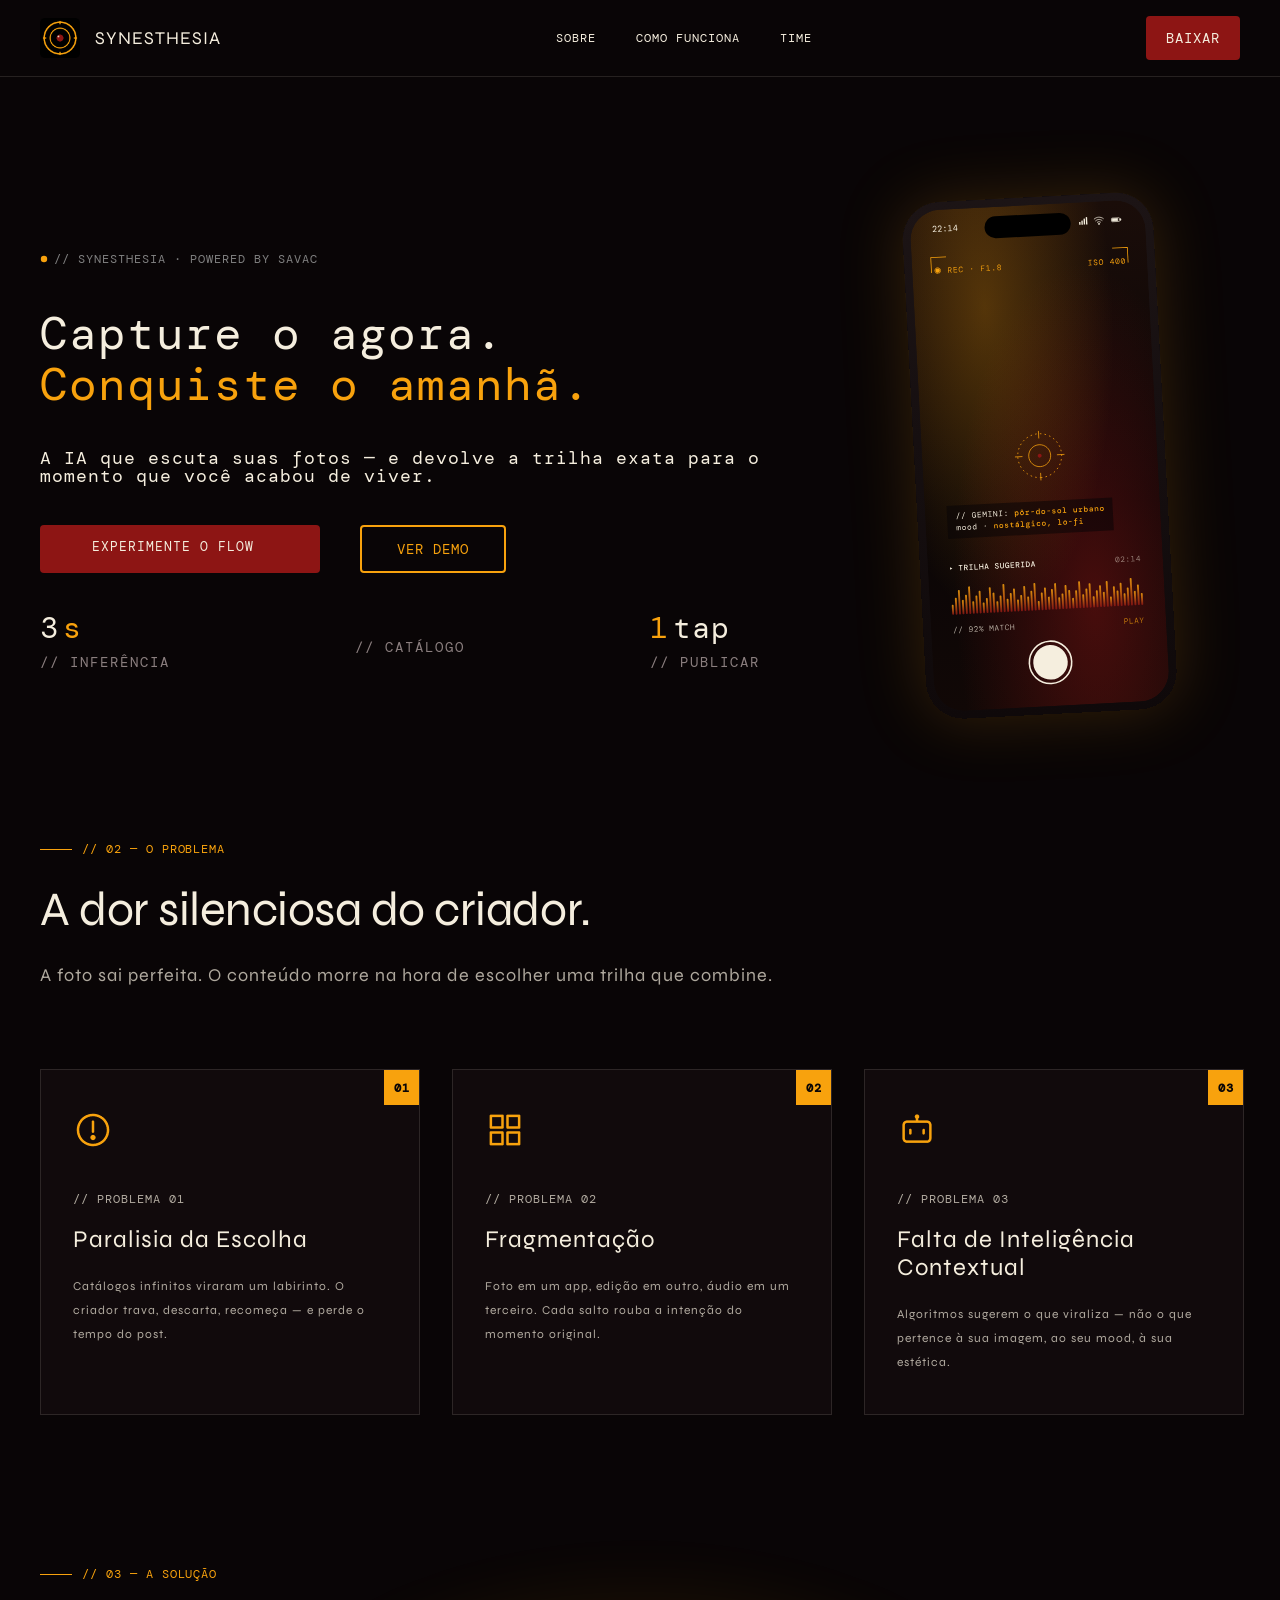
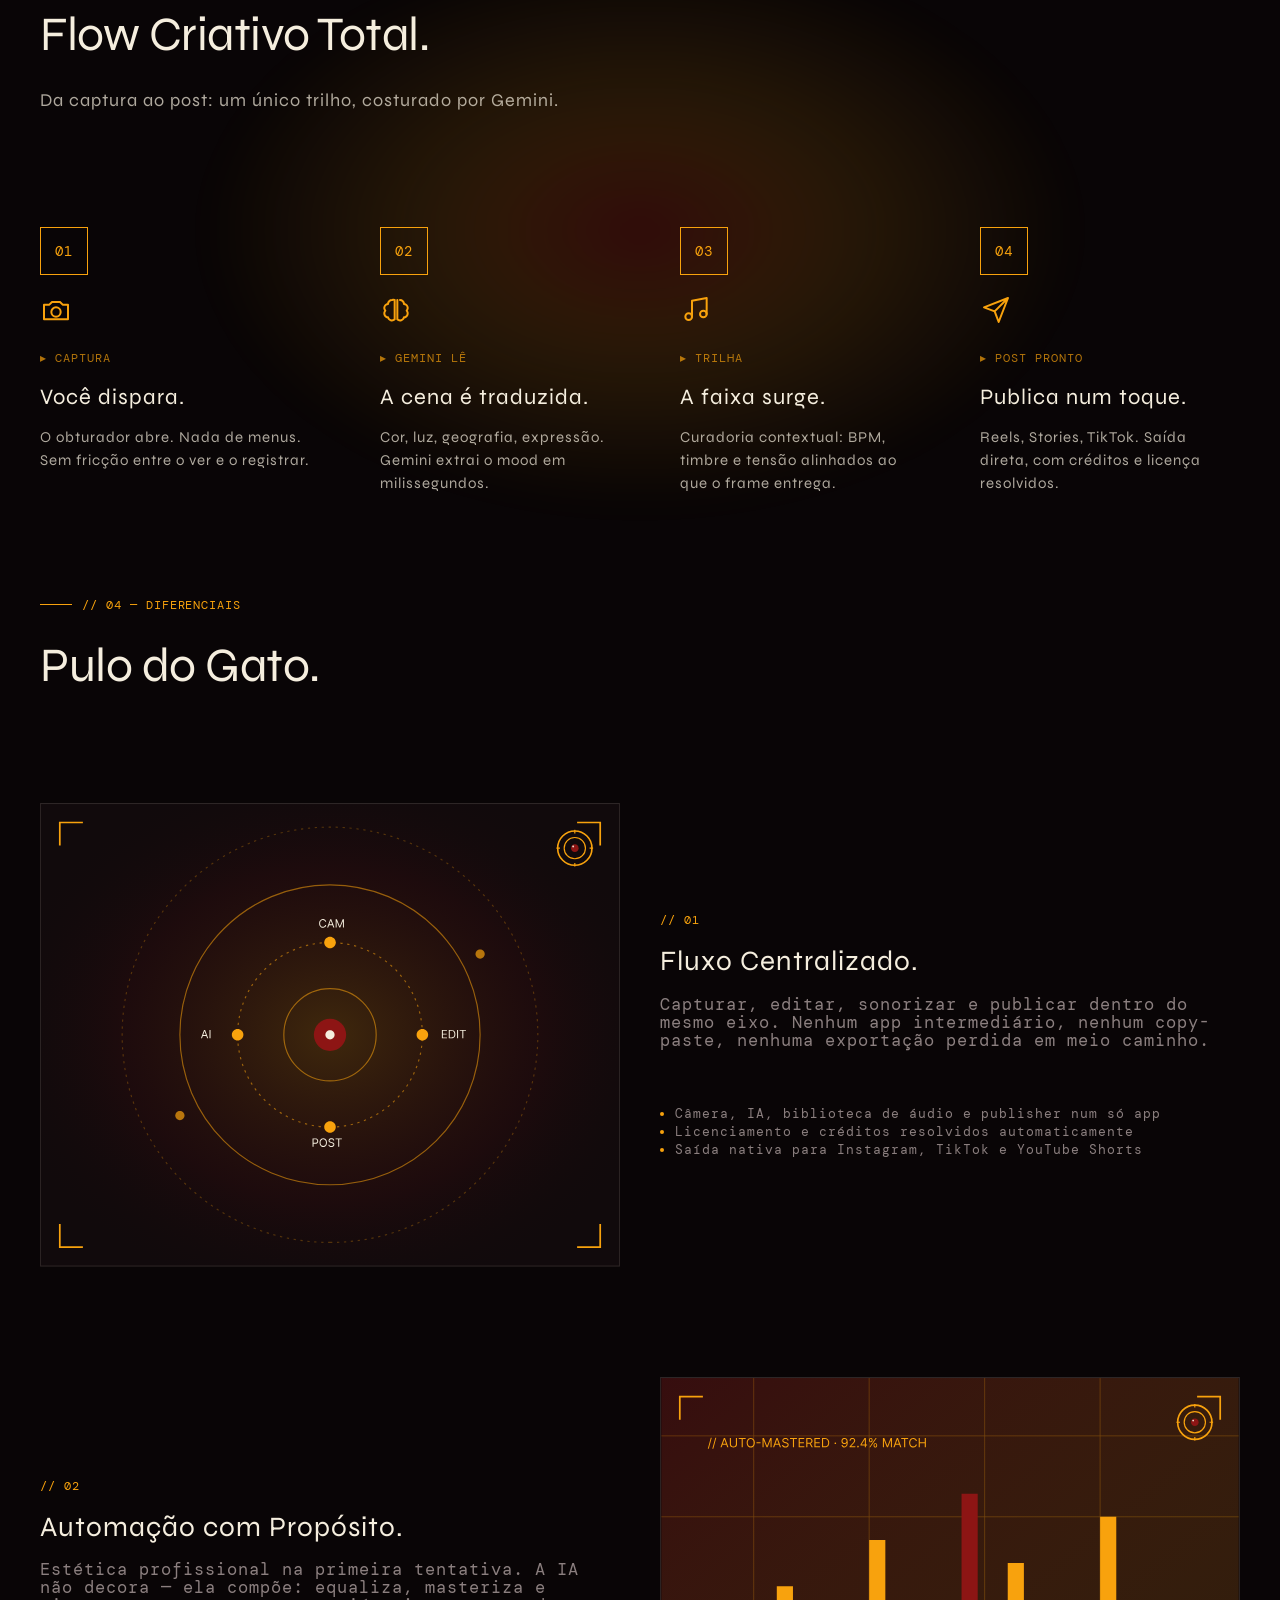
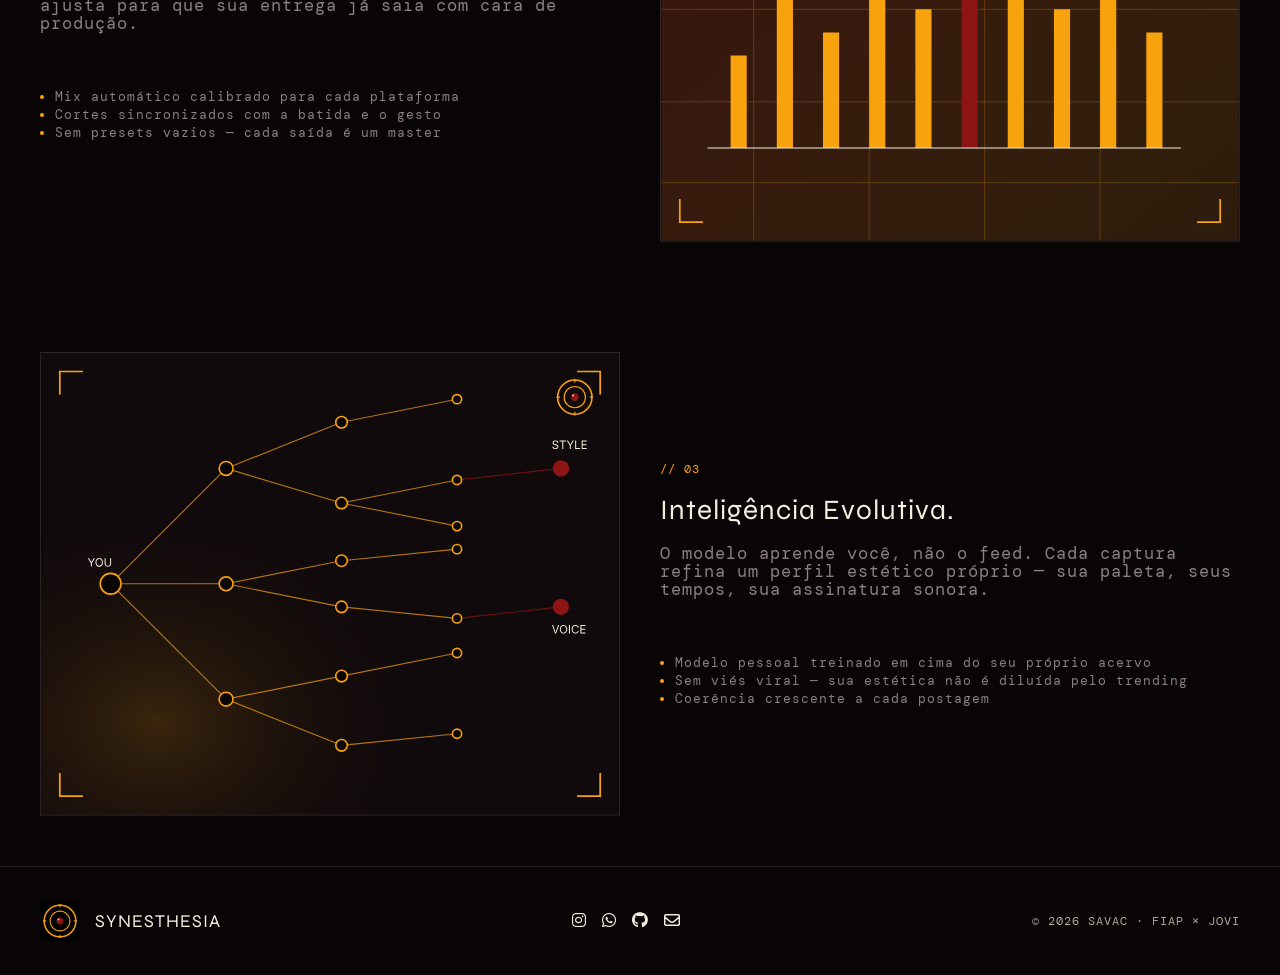
==== index.html @ b2ab94f3 "feat: criação section-2" ====
<!DOCTYPE html>
<html lang="pt-BR">

<head>
    <meta charset="UTF-8">
    <meta name="viewport" content="width=device-width, initial-scale=1.0">
    <link rel="stylesheet" href="./css/fonts.css">
    <link rel="stylesheet" href="./css/style.css">
    <link rel="stylesheet" href="./css/section-1.css">
    <link rel="stylesheet" href="./css/section-2.css">
    <link rel="stylesheet" href="./css/section-3.css">
    <link rel="stylesheet" href="./css/section-4.css">

    <link rel="shortcut icon" href="./imgs/favicon.ico" type="image/x-icon">


    <link rel="stylesheet" href="https://cdnjs.cloudflare.com/ajax/libs/font-awesome/6.0.0/css/all.min.css">

    <!-- Basic Icons -->
    <link href="https://cdn.boxicons.com/3.0.8/fonts/basic/boxicons.min.css" rel="stylesheet">
    <!-- Filled Icons -->
    <link href="https://cdn.boxicons.com/3.0.8/fonts/filled/boxicons-filled.min.css" rel="stylesheet">
    <!-- Brand Icons -->
    <link href="https://cdn.boxicons.com/3.0.8/fonts/brands/boxicons-brands.min.css" rel="stylesheet">

    <title>Synesthesia</title>

</head>

<body>

    <header class="cabecalho">
        <div class="navbar">
            <div class="synesthesia">
                <img src="./imgs/favicon.png" alt="Logo da Synesthesia" class="icon-target">
                <P>SYNESTHESIA</P>
            </div>
            <div class="alinhamento-meio">
                <a href="#">SOBRE</a>
                <a href="#">COMO FUNCIONA</a>
                <a href="#">TIME</a>
            </div>
            <div class="btn-vermelho">
                <p>BAIXAR</p>
            </div>
        </div>
    </header>

    <main class="principal">
        <section class="section section-1" id="sobre">
            <div class="container">
                <div class="home">
                    <div class="text">
                        <div class="texto-pequeno">
                            <p>
                                <svg class="dot-svg" viewBox="0 0 10 10">
                                    <circle class="center-dot2" cx="5" cy="5" r="4" />
                                </svg>
                                // SYNESTHESIA · POWERED BY SAVAC
                            </p>
                        </div>
                        <div class="texto-principal">
                            <p>Capture o agora.</p>
                            <p id="alternativo">Conquiste o amanhã.</p>
                        </div>
                        <div class="texto-secundario">
                            <p>A IA que escuta suas fotos — e devolve a trilha exata para o momento que você acabou de
                                viver.
                            </p>
                        </div>

                        <div class="buttons">
                            <div class="btn-vermelho">
                                <p>EXPERIMENTE O FLOW</p>
                                <i class="bx bx-arrow-right-stroke"></i>
                            </div>
                            <div class="btn-amarelo">
                                VER DEMO
                            </div>
                        </div>

                        <div class="topicos">
                            <div>
                                <div>
                                    <p>3</p>
                                    <p class="texto-amarelo">s</p>
                                </div>
                                <p class="texto-pequeno">// inferência</p>
                            </div>
                            <div>
                                <i class="bx bx-infinite"></i>
                                <p class="texto-pequeno">// catálogo</p>
                            </div>
                            <div>
                                <div>
                                    <p class="texto-amarelo">1</p>
                                    <p>tap</p>
                                </div>
                                <p class="texto-pequeno">// publicar</p>
                            </div>
                        </div>

                    </div>

                    <img src="./imgs/section-1/Phone mockup.svg" alt="Telephone">
                </div>
            </div>
        </section>

        <section class="section section-2" id="problema">
            <div class="container">
                <div class="content">
                    <p class="title-flag">
                        <img src="./imgs/horizontal-divider.svg" alt="barra horizontal">
                        <span>// 02 — O PROBLEMA</span>
                    </p>
                    <h2 class="title">
                        A dor silenciosa do criador.
                    </h2>
                    <h3 class="subtitle">
                        A foto sai perfeita. O conteúdo morre na hora de escolher uma trilha
                        que combine.
                    </h3>
                </div>

                <div class="cards">
                    <div class="card" data-number="01">
                        <img src="./imgs/section-2/i-exclamation.png">
                        <p class="card-label">// PROBLEMA 01</p>
                        <p class="title-card">Paralisia da Escolha</p>
                        <p class="subtitle-card">Catálogos infinitos viraram um labirinto. O
                            criador trava, descarta, recomeça — e perde
                            o tempo do post.
                        </p>
                    </div>

                    <div class="card" data-number="02">
                        <img src="./imgs/section-2/i-squares.png">
                        <p class="card-label">// PROBLEMA 02</p>
                        <p class="title-card">Fragmentação</p>
                        <p class="subtitle-card">Foto em um app, edição em outro, áudio em um terceiro. Cada salto rouba a        intenção do momento original.
                        </p>
                    </div>

                    <div class="card" data-number="03">
                        <img src="./imgs/section-2/i-robot.png">
                        <p class="card-label">// PROBLEMA 03</p>
                        <p class="title-card">Falta de Inteligência Contextual</p>
                        <p class="subtitle-card">Algoritmos sugerem o que viraliza — não o
                            que pertence à sua imagem, ao seu mood, à
                            sua estética.
                        </p>
                    </div>
                </div>      
            </div>
        </section>

        <section class="section section-3" id="solucao">
            <div class="container">
                <div class="content">
                    <p class="title-flag">
                        <img src="./imgs/horizontal-divider.svg" alt="barra horizontal">
                        <span>// 03 — A SOLUÇÃO</span>
                    </p>
                    <h2 class="title">
                        Flow Criativo Total.
                    </h2>
                    <h3 class="subtitle">
                        Da captura ao post: um único trilho, costurado por Gemini.
                    </h3>
                </div>
                <ul class="list-solution">
                    <li class="card">
                        <div class="number-box">01</div>
                        <img src="./imgs/section-3/i-camera.svg" alt="ícone de câmera">
                        <p class="card-label">▸ CAPTURA</p>
                        <p class="title-card">Você dispara.</p>
                        <p class="subtitle-card">O obturador abre. Nada de menus. Sem fricção entre o ver e o registrar.</p>
                    </li>
                    <li class="card card-connector">
                        <div class="number-box">02</div>
                        <img src="./imgs/section-3/i-brain.svg" alt="ícone de cérebro">
                        <p class="card-label">▸ GEMINI LÊ</p>
                        <p class="title-card">A cena é traduzida.</p>
                        <p class="subtitle-card">Cor, luz, geografia, expressão. Gemini extrai o mood em milissegundos.</p>
                    </li>
                    <li class="card card-connector">
                        <div class="number-box">03</div>
                        <img src="./imgs/section-3/i-music.svg" alt="ícone de música">
                        <p class="card-label">▸ TRILHA</p>
                        <p class="title-card">A faixa surge.</p>
                        <p class="subtitle-card">Curadoria contextual: BPM, timbre e tensão alinhados ao que o frame entrega.</p>
                    </li>
                    <li class="card card-connector">
                        <div class="number-box">04</div>
                        <img src="./imgs/section-3/i-send.svg" alt="ícone de enviar">
                        <p class="card-label">▸ POST PRONTO</p>
                        <p class="title-card">Publica num toque.</p>
                        <p class="subtitle-card">Reels, Stories, TikTok. Saída direta, com créditos e licença resolvidos.</p>
                    </li>
                </ul>
                <img src="./imgs/section-3/gradient-blur.svg" alt="backgound de degradê" class="gradient-blur">
            </div>
        </section>

        <section class="section section-4" id="diferenciais">
            <div class="container">
                <div class="diferenciais">
                    <div class="content">
                        <p class="title-flag">
                            <img src="./imgs/horizontal-divider.svg" alt="barra horizontal">
                            <span>// 04 — DIFERENCIAIS</span>
                        </p>
                        <h2 class="title">Pulo do Gato.</h2>
                    </div>

                    <div class="subcontainer">
                        <img src="./imgs/section-4/centralizado.svg" alt="Grafico centralizado">
                        <div class="texto">
                            <p class="titulo-pequeno">// 01</p>
                            <p class="texto-principal">Fluxo Centralizado.</p>
                            <p class="texto-secundario">Capturar, editar, sonorizar e publicar dentro do mesmo eixo.
                                Nenhum app intermediário, nenhum copy-paste, nenhuma
                                exportação perdida em meio caminho.</p>
                            <ul class="lista-diferenciais">
                                <li>Câmera, IA, biblioteca de áudio e publisher num só app</li>
                                <li>Licenciamento e créditos resolvidos automaticamente</li>
                                <li>Saída nativa para Instagram, TikTok e YouTube Shorts</li>
                            </ul>
                        </div>
                    </div>

                    <div class="subcontainer">
                        <div class="texto">
                            <p class="titulo-pequeno">// 02</p>
                            <p class="texto-principal">Automação com Propósito.</p>
                            <p class="texto-secundario">Estética profissional na primeira tentativa. A IA não decora —
                                ela compõe: equaliza, masteriza e ajusta para que sua
                                entrega já saia com cara de produção.</p>
                            <ul class="lista-diferenciais">
                                <li>Mix automático calibrado para cada plataforma</li>
                                <li>Cortes sincronizados com a batida e o gesto</li>
                                <li>Sem presets vazios — cada saída é um master</li>
                            </ul>
                        </div>
                        <img src="./imgs/section-4/proposito.svg" alt="Grafico proposito">
                    </div>

                    <div class="subcontainer">
                        <img src="./imgs/section-4/evolutiva.svg" alt="">
                        <div class="texto">
                            <p class="titulo-pequeno">// 03</p>
                            <p class="texto-principal">Inteligência Evolutiva.</p>
                            <p class="texto-secundario">O modelo aprende você, não o feed. Cada captura refina um
                                perfil estético próprio — sua paleta, seus tempos, sua
                                assinatura sonora.</p>
                            <ul class="lista-diferenciais">
                                <li>Modelo pessoal treinado em cima do seu próprio acervo</li>
                                <li>Sem viés viral — sua estética não é diluída pelo trending</li>
                                <li>Coerência crescente a cada postagem</li>
                            </ul>
                        </div>
                    </div>
                </div>
            </div>
        </section>

        <section class="section section-5" id="impacto">
            <div class="container">

            </div>
        </section>

        <section class="section section-6" id="time">
            <div class="container">

            </div>
        </section>

        <section class="section section-7" id="download">
            <div class="container">

            </div>
        </section>
    </main>

    <footer class="rodape">
        <div class="nav-rodape">
            <div class="synesthesia">
                <img src="./imgs/favicon.png" alt="logo do synesthesia" class="icon-target">

                <P>SYNESTHESIA</P>
            </div>

            <div class="redes-sociais">

                <a href="#">
                    <i class="fa-brands fa-instagram"></i>
                </a>
                <a href="#">
                    <i class="fa-brands fa-whatsapp"></i>
                </a>
                <a href="#">
                    <i class="fa-brands fa-github"></i>
                </a>
                <a href="#">
                    <i class="fa-regular fa-envelope"></i>
                </a>

            </div>

            <div class="apagadinho">
                <p>© 2026 SAVAC · FIAP × JOVI</p>
            </div>
        </div>
    </footer>

</body>

</html>
---- css/fonts.css ----
@font-face {
    font-family: 'Syne';
    src: url('../fonts/Syne-Medium.woff2') format('woff2');
    font-weight: 500;
    font-style: normal;
    font-display: swap;
}

@font-face {
    font-family: 'Syne';
    src: url('../fonts/Syne-ExtraBold.woff2') format('woff2');
    font-weight: bold;
    font-style: normal;
    font-display: swap;
}

@font-face {
    font-family: 'Syne';
    src: url('../fonts/Syne-Regular.woff2') format('woff2');
    font-weight: normal;
    font-style: normal;
    font-display: swap;
}

@font-face {
    font-family: 'Syne';
    src: url('../fonts/Syne-SemiBold.woff2') format('woff2');
    font-weight: 600;
    font-style: normal;
    font-display: swap;
}

@font-face {
    font-family: 'DM Mono';
    src: url('../fonts/DMMono-Light.woff2') format('woff2');
    font-weight: 300;
    font-style: normal;
    font-display: swap;
}

@font-face {
    font-family: 'DM Mono';
    src: url('../fonts/DMMono-LightItalic.woff2') format('woff2');
    font-weight: 300;
    font-style: italic;
    font-display: swap;
}

@font-face {
    font-family: 'DM Mono';
    src: url('../fonts/DMMono-Medium.woff2') format('woff2');
    font-weight: 500;
    font-style: normal;
    font-display: swap;
}

@font-face {
    font-family: 'DM Mono';
    src: url('../fonts/DMMono-MediumItalic.woff2') format('woff2');
    font-weight: 500;
    font-style: italic;
    font-display: swap;
}

@font-face {
    font-family: 'DM Mono';
    src: url('../fonts/DMMono-Regular.woff2') format('woff2');
    font-weight: normal;
    font-style: normal;
    font-display: swap;
}

@font-face {
    font-family: 'Syne';
    src: url('../fonts/../fonts/Syne-Bold.woff2') format('woff2');
    font-weight: bold;
    font-style: normal;
    font-display: swap;
}

:root {
    --font-syne: 'Syne', sans-serif;
    --font-mono: 'DM Mono', monospace;
}
---- css/style.css ----
:root {
    --color-primary: #8D1514;
    --color-second:  #F8A20D;
    --color-black:   #090506;
    --color-white:   #F5EEDE;
}

* {
    margin: 0;
    padding: 0;
    box-sizing: border-box;
}

body {
    font-family: var(--font-mono);
    font-weight: 400;
    font-size: 12px;
    color: var(--color-white);
    background-color: var(--color-black);
    line-height: 18px;
    letter-spacing: 1px;
}

/* Header e footer alinhados ao grid de 1200px das sections */
header {
    border-bottom: 1px solid #F5EEDE1F;
    background-color: var(--color-black);
    position: fixed;
    top: 0;
    width: 100%;
    z-index: 1000;
    padding: 16px 24px;
}

header .navbar {
    display: flex;
    justify-content: space-between;
    align-items: center;
    max-width: 1200px;
    width: 100%;
    margin: 0 auto;
}

footer {
    border-top: 1px solid #F5EEDE1F;
    padding: 34px 24px;
}

footer .nav-rodape {
    display: flex;
    justify-content: space-between;
    align-items: center;
    max-width: 1200px;
    width: 100%;
    margin: 0 auto;
}

/* Sections: mesmo padding lateral e container centralizado a 1200px */
.section {
    width: 100%;
    padding: 0 24px;
    display: flex;
    flex-direction: column;
}

.section .container {
    max-width: 1200px;
    width: 100%;
    margin: 0 auto;
}

/* Ícone próprio */
.icon-target {
    width: 40px;
    height: 40px;
    fill: none;
    stroke: var(--color-second);
    stroke-width: 4;
}

.inner-ring  { stroke-width: 3; }
.center-dot  { fill: var(--color-primary); stroke: none; }
.center-dot2 { fill: var(--color-second); stroke: none; }

.synesthesia {
    display: flex;
    align-items: center;
    gap: 15px;
    font-family: var(--font-syne);
    font-size: 18px;
}

a {
    text-decoration: none;
    color: var(--color-white);
    transition: 1s;
}

a:hover {
    color: var(--color-second);
}

.btn-vermelho {
    background-color: var(--color-primary);
    padding: 13px 20px;
    border-radius: 4px;
    font-size: 14px;
    cursor: pointer;
    transition: 0.3s;
}

.btn-vermelho:hover {
    background-color: #ae0d0d;
}

.btn-amarelo {
    color: var(--color-second);
    background-color: transparent;
    padding: 13px 20px;
    border-radius: 4px;
    font-size: 14px;
    cursor: pointer;
    transition: 0.3s ease;
    border: solid var(--color-second) 2px;
    width: 146px;
    text-align: center;
    margin-left: 40px;
}

.btn-amarelo:hover {
    background-color: var(--color-second);
    color: var(--color-black);
}

.alinhamento-meio {
    display: flex;
    gap: 40px;
    align-items: center;
}

.redes-sociais {
    display: flex;
    gap: 15px;
    font-size: 16px;
}

.apagadinho {
    opacity: 0.7;
}

.texto-amarelo {
    color: var(--color-second);
}

/* Cabeçalho padrão de section (.content) */
.content {
    display: flex;
    flex-direction: column;
    justify-content: flex-start;
    gap: 24px;
}

.content .title-flag {
    color: var(--color-second);
    font-family: var(--font-mono);
    font-size: 12px;
    font-weight: 400;
    line-height: 18px;
    letter-spacing: 0.96px;
    text-transform: uppercase;
    display: flex;
    align-items: center;
    gap: 10px;
}

.content .title {
    color: var(--color-white);
    font-family: var(--font-syne);
    font-size: 48px;
    font-weight: 400;
    line-height: 55.2px;
    letter-spacing: -0.48px;
}

.content .subtitle {
    color: rgba(245, 238, 222, 0.70);
    font-family: var(--font-syne);
    font-size: 18px;
    font-weight: 400;
    line-height: 27.9px;
}
---- css/section-1.css ----
.section-1{
    padding-top: 80px;
}

.section-1 .container {
    padding: 50px 0;
}

.section-1 .home {
    width: 100%;
    display: flex;
    justify-content: center;
}

.section-1 .home > img {
    width: 400px;
}

.section-1 .home > .text {
    margin-top: 120px;
}

.section-1 .text {
    margin-right: 80px;
}

.section-1 .texto-pequeno p {
    display: flex;
    align-items: center;
    gap: 6px;
    color: gray;
    margin: 0;
}

.section-1 .texto-pequeno svg {
    flex-shrink: 0;
}

.section-1 .dot-svg {
    width: 8px;
    height: 8px;
    display: block;
    flex-shrink: 0;
}

.section-1 .texto-principal {
    margin-top: 40px;
    font-size: 46px;
    line-height: 1.1;
    margin-bottom: 40px;
}

.section-1 #alternativo {
    color: var(--color-second);
}

.section-1 .texto-secundario {
    font-size: 18px;
}

.section-1 .buttons {
    display: flex;
    margin-top: 40px;
}

.section-1 .buttons > .btn-vermelho {
    font-size: 13px;
    width: 280px;
    display: flex;
    justify-content: center;

    i {
        font-size: 20px;
        margin-left: 15px;
    }
}

.section-1 .topicos {
    display: flex;
    justify-content: space-between;
    align-items: center;
    margin-top: 40px;
    width: 100%;
}

.section-1 .topicos > div {
    display: flex;
    flex-direction: column;
    gap: 10px;
}

.section-1 .topicos > div > div {
    display: flex;
    align-items: baseline;
    gap: 4px;
}   

.section-1 .topicos p {
    margin: 0;
}

.section-1 .topicos .texto-pequeno {
    text-transform: uppercase;
    letter-spacing: 2px;
    color: #8b7f7f;
    font-size: 14px;
}

.section-1 .topicos i {
    font-size: 48px;
    color: var(--color-white);
}

.section-1 .topicos > div > div p {
    font-size: 30px;
    line-height: 1;
}
---- css/section-2.css ----
.section-2 {
    font-family: var(--font-syne);
}

.section-2 .card-label, .title-flag {
    font-family: var(--font-mono);
}

.section-2 .cards {
    display: flex;
    margin-top: 80px;
    margin-bottom: 100px;
    gap: 32px;
}

.section-2 .card {
    border: 1px solid #F5EEDE1F;
    background: #110A0C;
    min-width: 380px;
    min-height: 330px;
    padding: 40px 32px;
    position: relative;
}

.section-2 .card::after {
    content: attr(data-number);
    position: absolute;
    top: 0;
    right: 0;
    min-width:  35px;
    min-height: 35px;
    background: var(--color-second);
    color: var(--color-black);
    display: flex;
    align-items: center;
    justify-content: center;
    font-family: var(--font-mono);
    font-size: 12px;
    font-weight: bold;
    
}

.section-2 .card-label {
    margin-top: 32px;
    margin-bottom: 15px;
}

.section-2 .title-card {
    font-size: 24px;
    line-height: 28px;
    padding-bottom: 20px;
}

.section-2 .subtitle-card, .card-label{
    opacity: 0.7;
    line-height: 24px;
}
---- css/section-3.css ----
.section-3 .container {
    padding: 50px 0;
    display: flex;
    flex-direction: column;
    position: relative;
    gap: 80px;
}

.section-3 .container .gradient-blur {
    position: absolute;
    top: 0;
    left: 0;
    width: 100%;
    height: 100%;
    z-index: -1;
}

/* Grid de 4 colunas igual ao Figma */
.section-3 .list-solution {
    list-style: none;
    display: grid;
    grid-template-columns: repeat(4, 1fr);
}

/* Card base */
.section-3 .list-solution .card {
    position: relative;
    display: flex;
    flex-direction: column;
    padding-top: 32px;
    padding-right: 24px;
    gap: 4px;
}

/* Número com borda laranja */
.section-3 .list-solution .card .number-box {
    width: 48px;
    height: 48px;
    border: 1px solid var(--color-second);
    display: flex;
    align-items: center;
    justify-content: center;
    color: var(--color-second);
    font-family: var(--font-mono);
    font-size: 14px;
    margin-left: 40px;
    margin-bottom: 15px;
    flex-shrink: 0;
}

/* Primeiro card não tem offset lateral */
.section-3 .list-solution .card:first-child .number-box {
    margin-left: 0;
}

/* Ícone */
.section-3 .list-solution .card img {
    width: 32px;
    height: 32px;
    margin-left: 40px;
    margin-bottom: 16px;
    flex-shrink: 0;
}

.section-3 .list-solution .card:first-child img {
    margin-left: 0;
}

/* Label de categoria */
.section-3 .list-solution .card .card-label {
    color: var(--color-second);
    font-family: var(--font-mono);
    font-size: 12px;
    letter-spacing: 0.96px;
    text-transform: uppercase;
    margin-left: 40px;
    margin-bottom: 10px;
}

.section-3 .list-solution .card:first-child .card-label {
    margin-left: 0;
}

/* Título do card */
.section-3 .list-solution .card .title-card {
    color: var(--color-white);
    font-family: var(--font-syne);
    font-size: 22px;
    font-weight: 400;
    line-height: 26.4px;
    margin-left: 40px;
    margin-bottom: 12px;
}

.section-3 .list-solution .card:first-child .title-card {
    margin-left: 0;
}

/* Subtítulo do card */
.section-3 .list-solution .card .subtitle-card {
    color: rgba(245, 238, 222, 0.70);
    font-family: var(--font-syne);
    font-size: 15px;
    font-weight: 400;
    line-height: 23.25px;
    margin-left: 40px;
}

.section-3 .list-solution .card:first-child .subtitle-card {
    margin-left: 0;
}
---- css/section-4.css ----
.section-4 .container {
    padding: 50px 0;
    display: flex;
    flex-direction: column;
    gap: 110px;
}

.section-4 .diferenciais {
    display: flex;
    flex-direction: column;
    gap: 110px;
}

.section-4 .subcontainer {
    width: 100%;
    display: flex;
    align-items: center;
    gap: 40px;
}

.section-4 .subcontainer > * {
    flex: 1;
}

.section-4 .subcontainer .texto {
    display: flex;
    flex-direction: column;
    gap: 16px;
}

.section-4 .subcontainer img {
    max-width: 100%;
}

.section-4 .texto .titulo-pequeno {
    color: var(--color-second);
    font-family: var(--font-mono);
    font-size: 12px;
    letter-spacing: 0.96px;
    text-transform: uppercase;
}

.section-4 .texto .texto-principal {
    color: var(--color-white);
    font-family: var(--font-syne);
    font-size: 28px;
    font-weight: 400;
    line-height: 1.2;
}

.section-4 .texto .texto-secundario {
    color: #8b7f7f;
    font-size: 17px;
}

.section-4 .lista-diferenciais {
    margin-top: 40px;
    color: #8b7f7f;
    padding-left: 15px;
    font-size: 13px;
    font-family: var(--font-mono);
}

.section-4 .lista-diferenciais li::marker {
    color: var(--color-second);
}
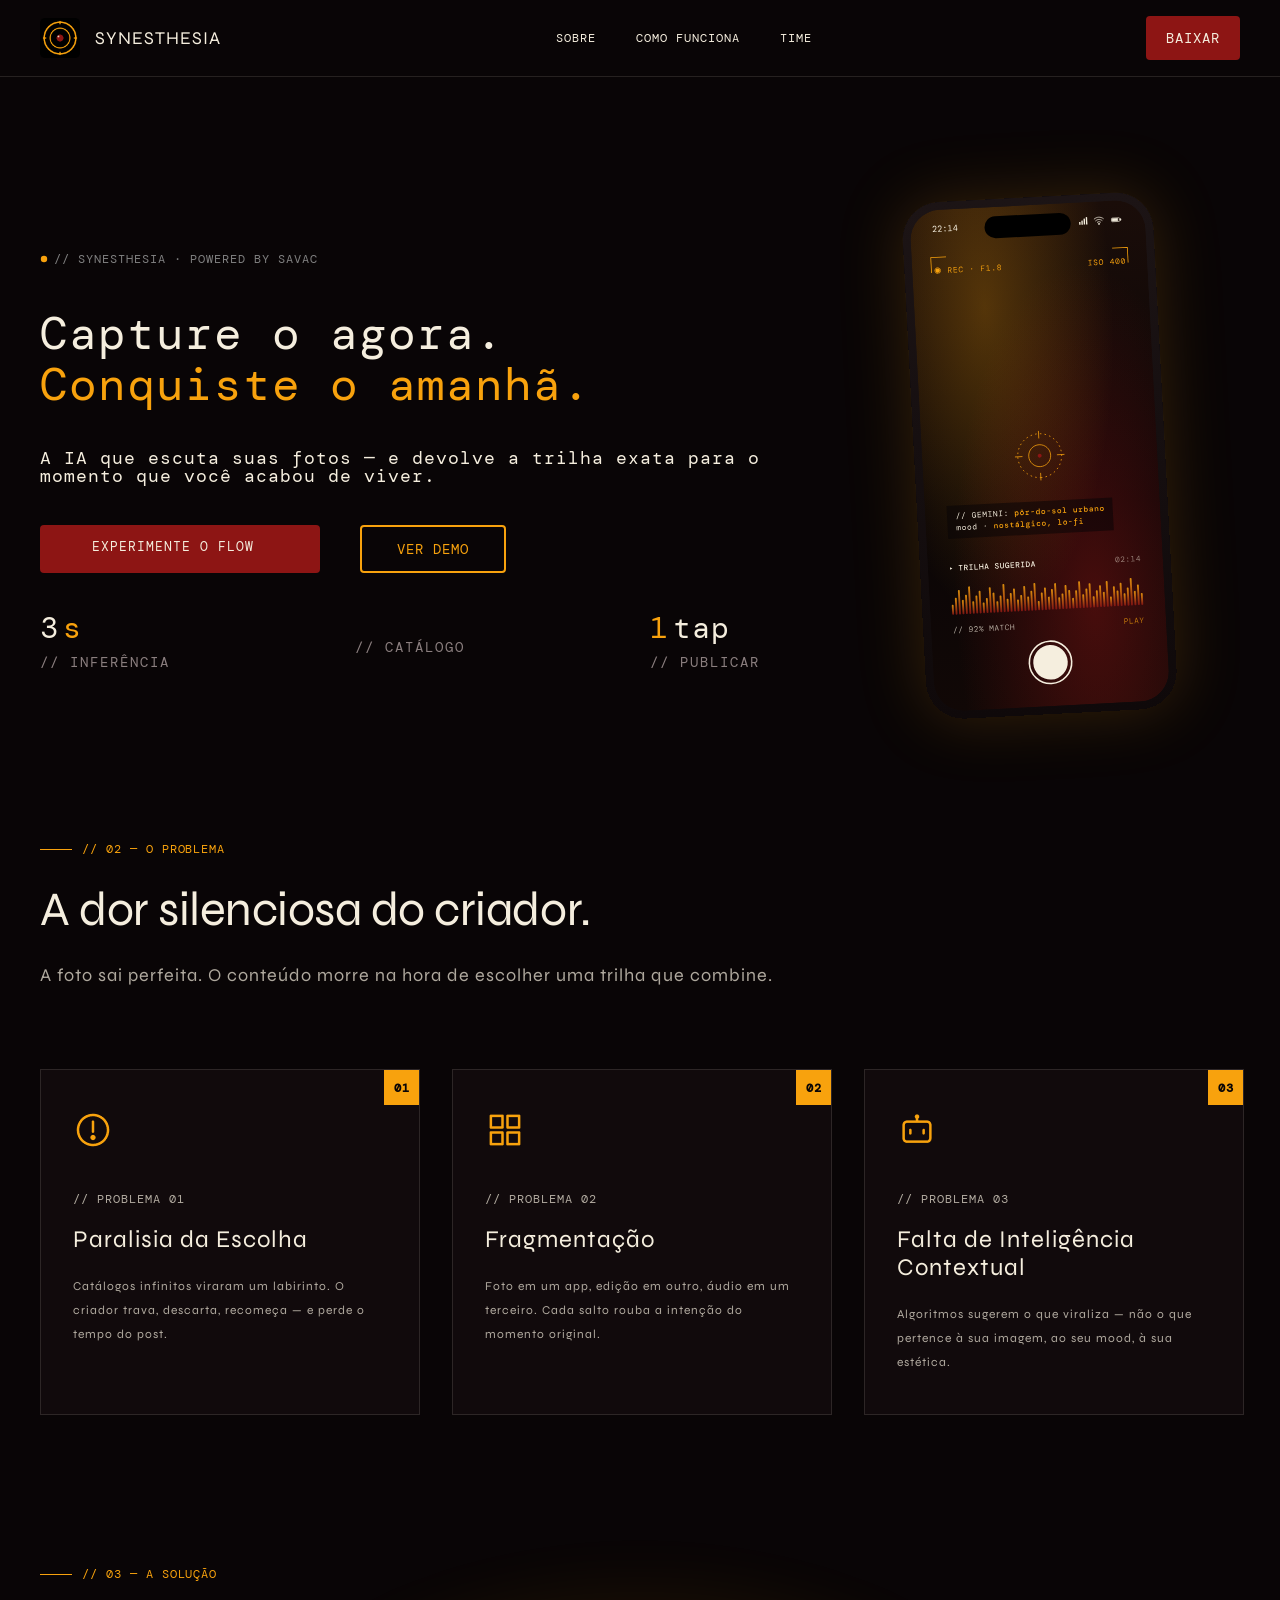
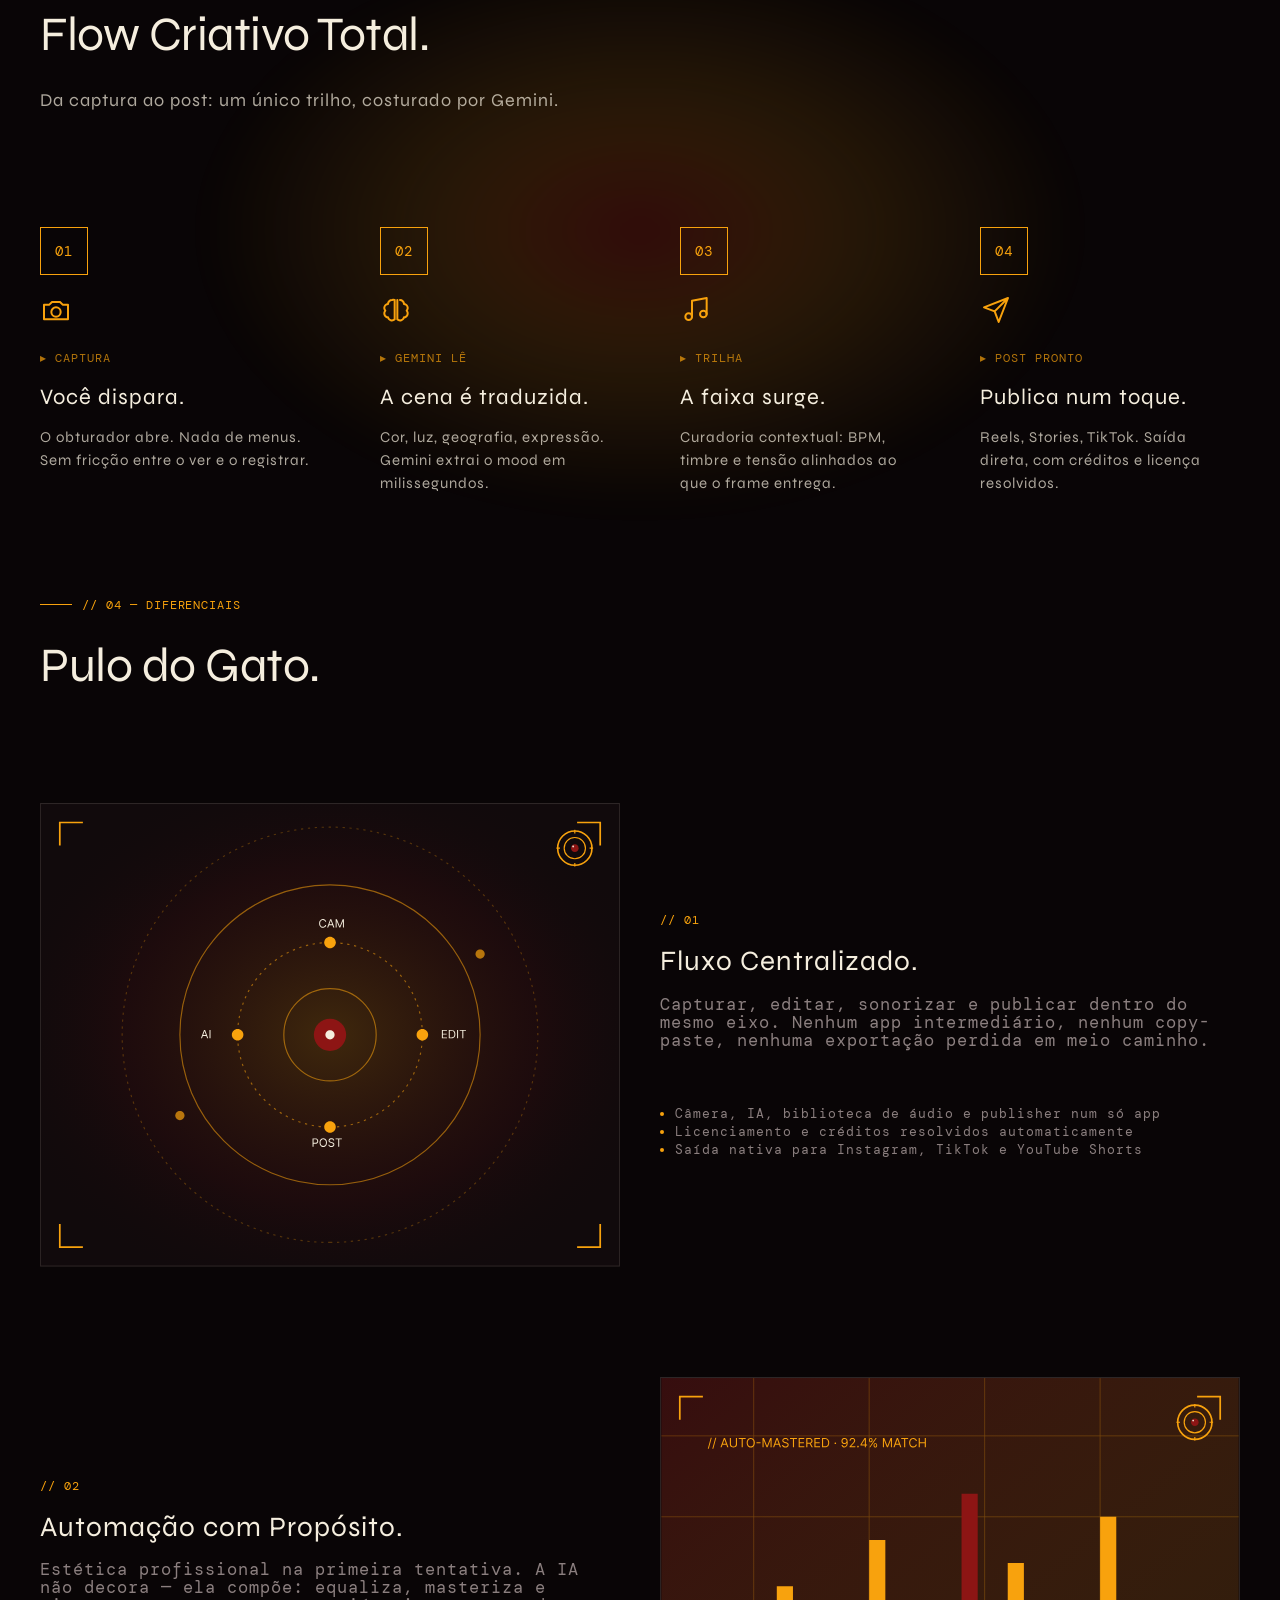
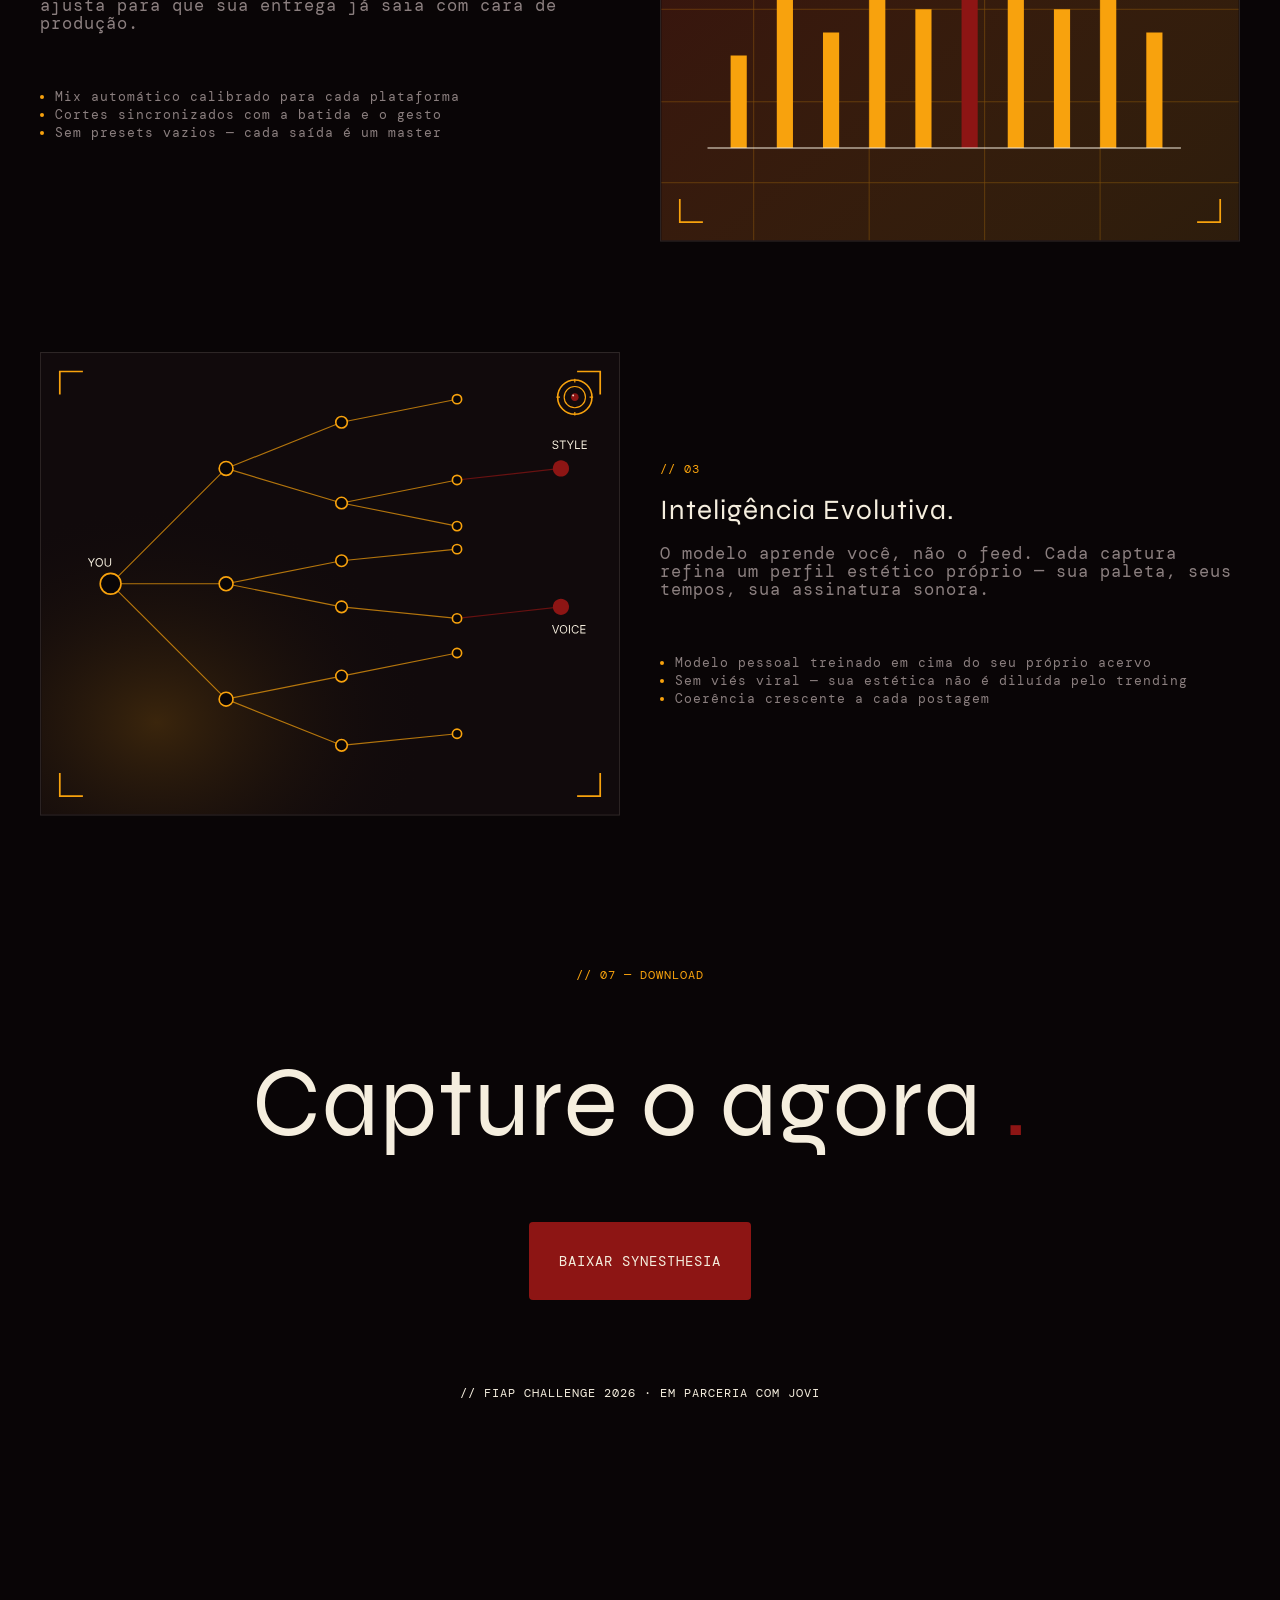
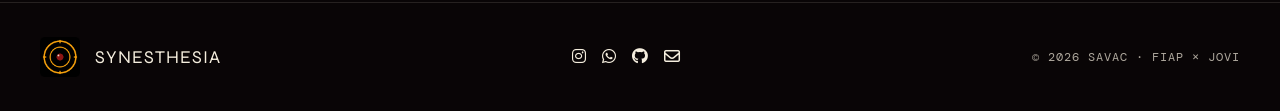
==== commit 636fcb73: "Merge pull request #9 from SAVAC-Challenge-FIAP/feature/section-2 feat: criação section-2" ====
--- a/index.html
+++ b/index.html
@@ -10,6 +10,7 @@
     <link rel="stylesheet" href="./css/section-2.css">
     <link rel="stylesheet" href="./css/section-3.css">
     <link rel="stylesheet" href="./css/section-4.css">
+    <link rel="stylesheet" href="./css/section-7.css">
 
     <link rel="shortcut icon" href="./imgs/favicon.ico" type="image/x-icon">
 
@@ -279,6 +280,28 @@
 
         <section class="section section-7" id="download">
             <div class="container">
+                <div class="content">
+                    <p class="title-flag">
+                        <span>// 07 — DOWNLOAD</span>
+                    </p>
+                    <p class="texto-grande">
+                        Capture o agora                         
+                    </p>                       
+                                      
+                       
+                    <div class="buttons">
+                        <div class="btn-vermelho">
+                            <p>BAIXAR SYNESTHESIA </p>
+                            <i class="bx bx-arrow-down-stroke"></i>
+                        </div>
+                    </div>
+
+                    <p class="challenge">
+                        // FIAP CHALLENGE 2026 · EM PARCERIA COM JOVI
+                    </p>
+
+                    
+                </div>
 
             </div>
         </section>
--- a/css/section-7.css
+++ b/css/section-7.css
@@ -0,0 +1,34 @@
+.section-7 .content{
+    align-items: center;
+    margin-top: 100px;
+}
+
+.section-7 .texto-grande {
+    color: var(--color-white);
+    margin-top: 40px;
+    font-size: 100px;
+    line-height: 1.1;
+    margin-bottom: 40px;
+    font-family: 'Syne';
+}
+
+.section-7 .texto-grande::after {
+  content:".";           /* O conteúdo que será adicionado */
+  color: #8D1514;             /* A cor específica para o ponto */
+}
+
+
+/* Não preciso colocar novamente as configurações do btn-vermelho, pois ele já vai usar. Neste caso, coloco a alteração adicional / diferença do principal */
+.section-7 .btn-vermelho {  
+    display:flex;
+    margin-bottom: 60px;
+    padding: 30px;
+}
+
+/* O mesmo se repete aqui */
+.section-7 .challenge {
+    margin-bottom: 200px;
+}
+
+
+
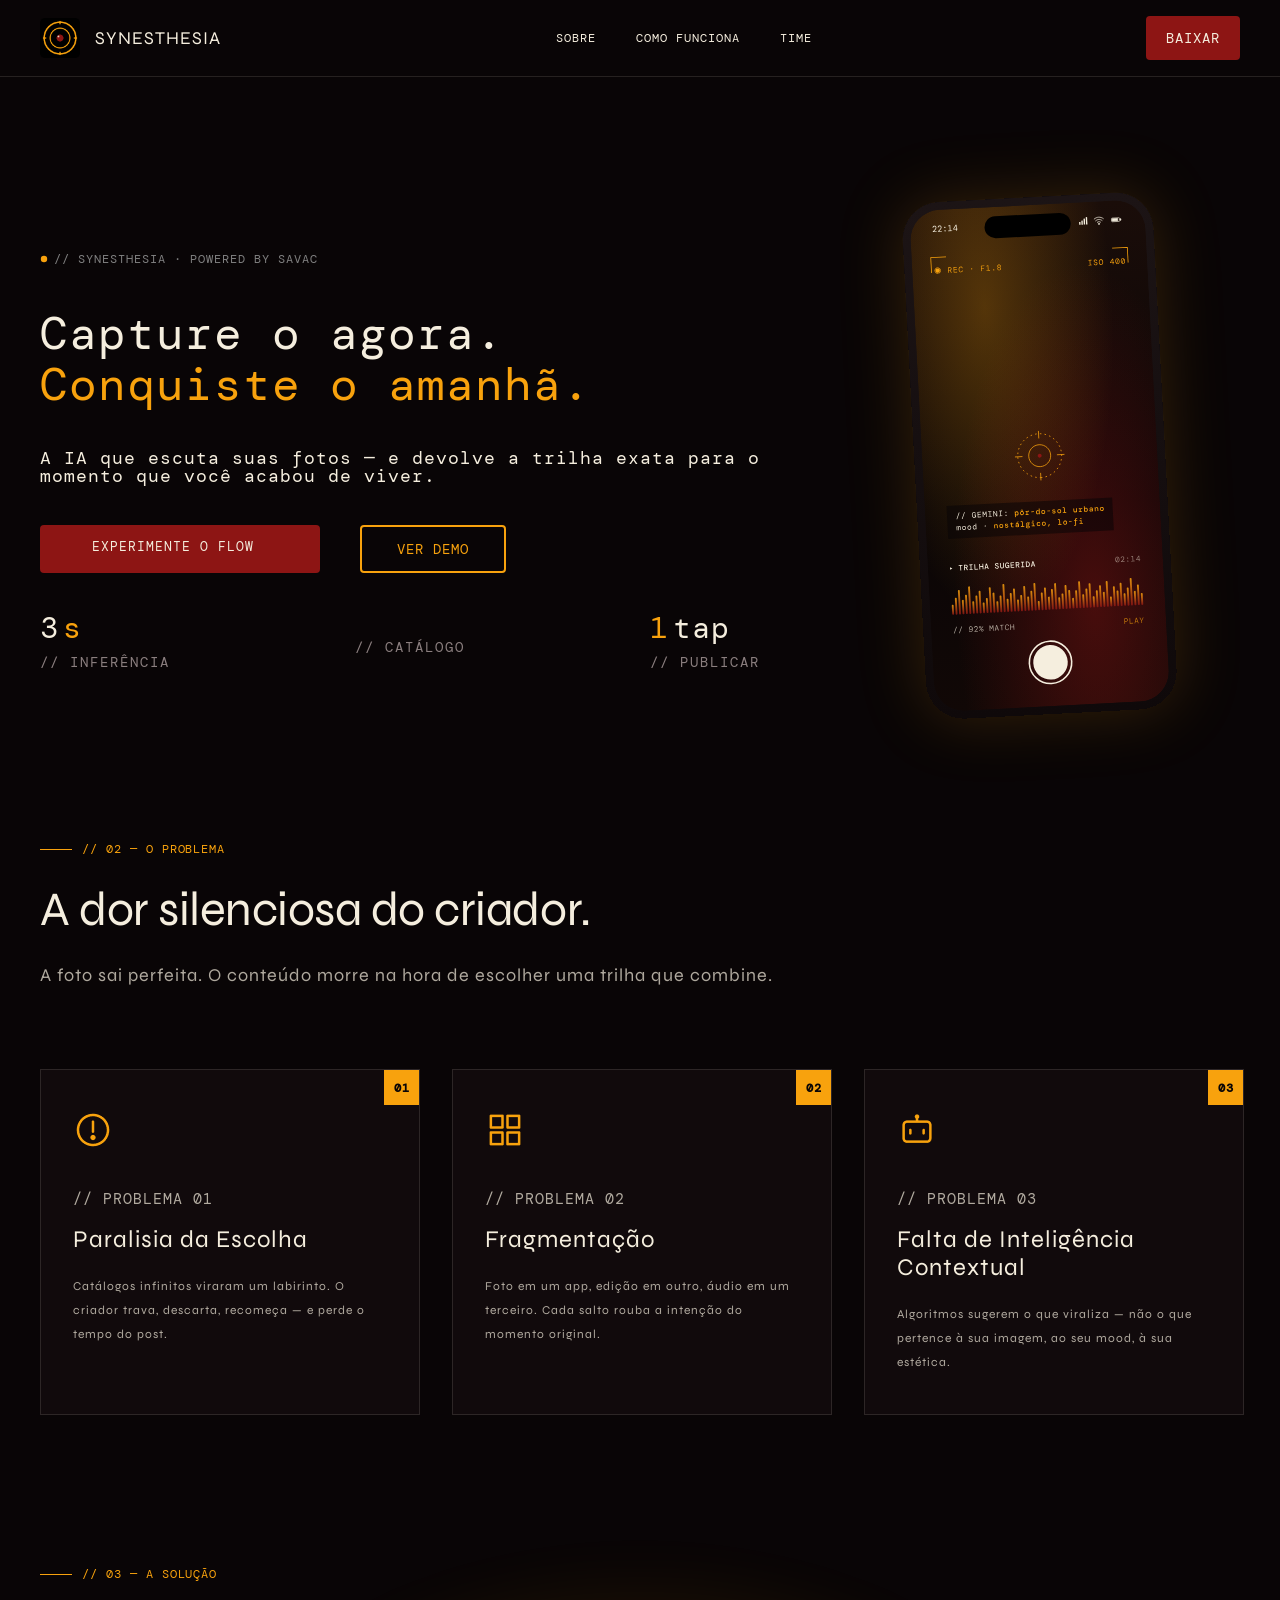
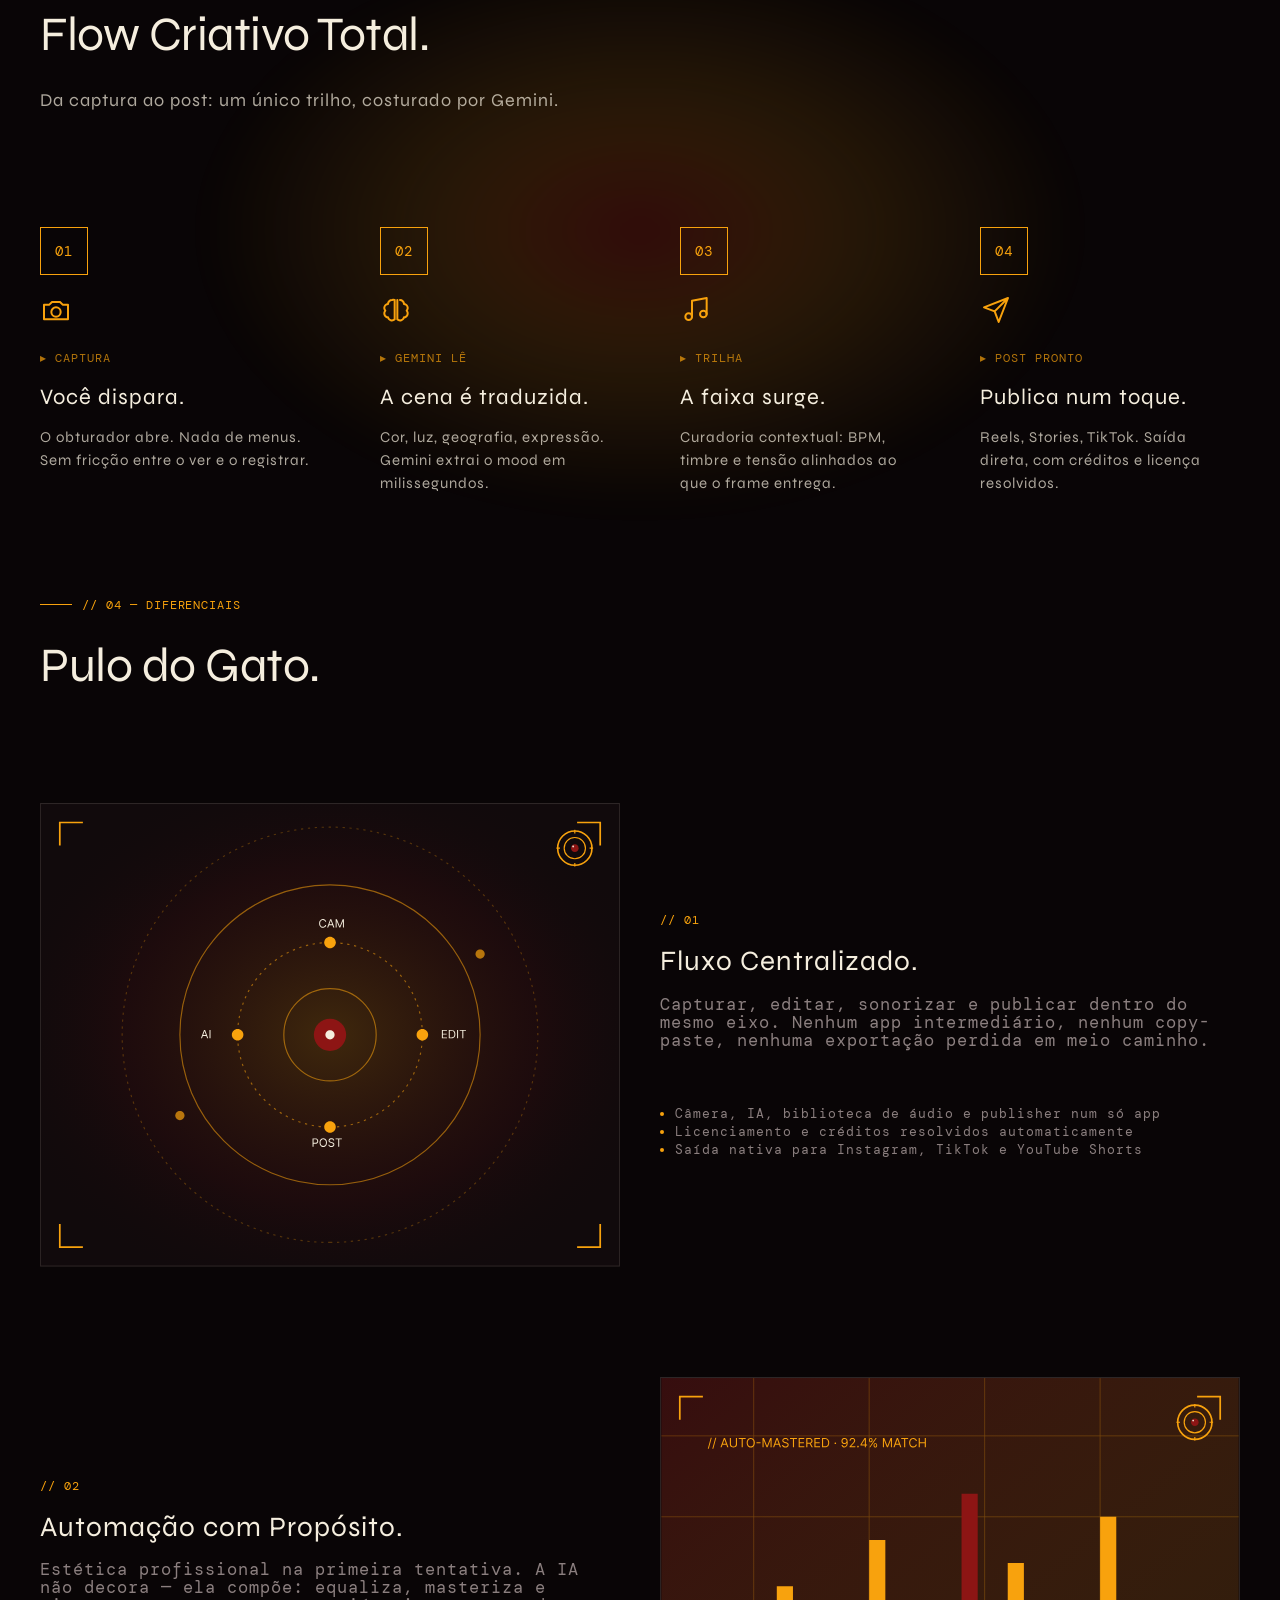
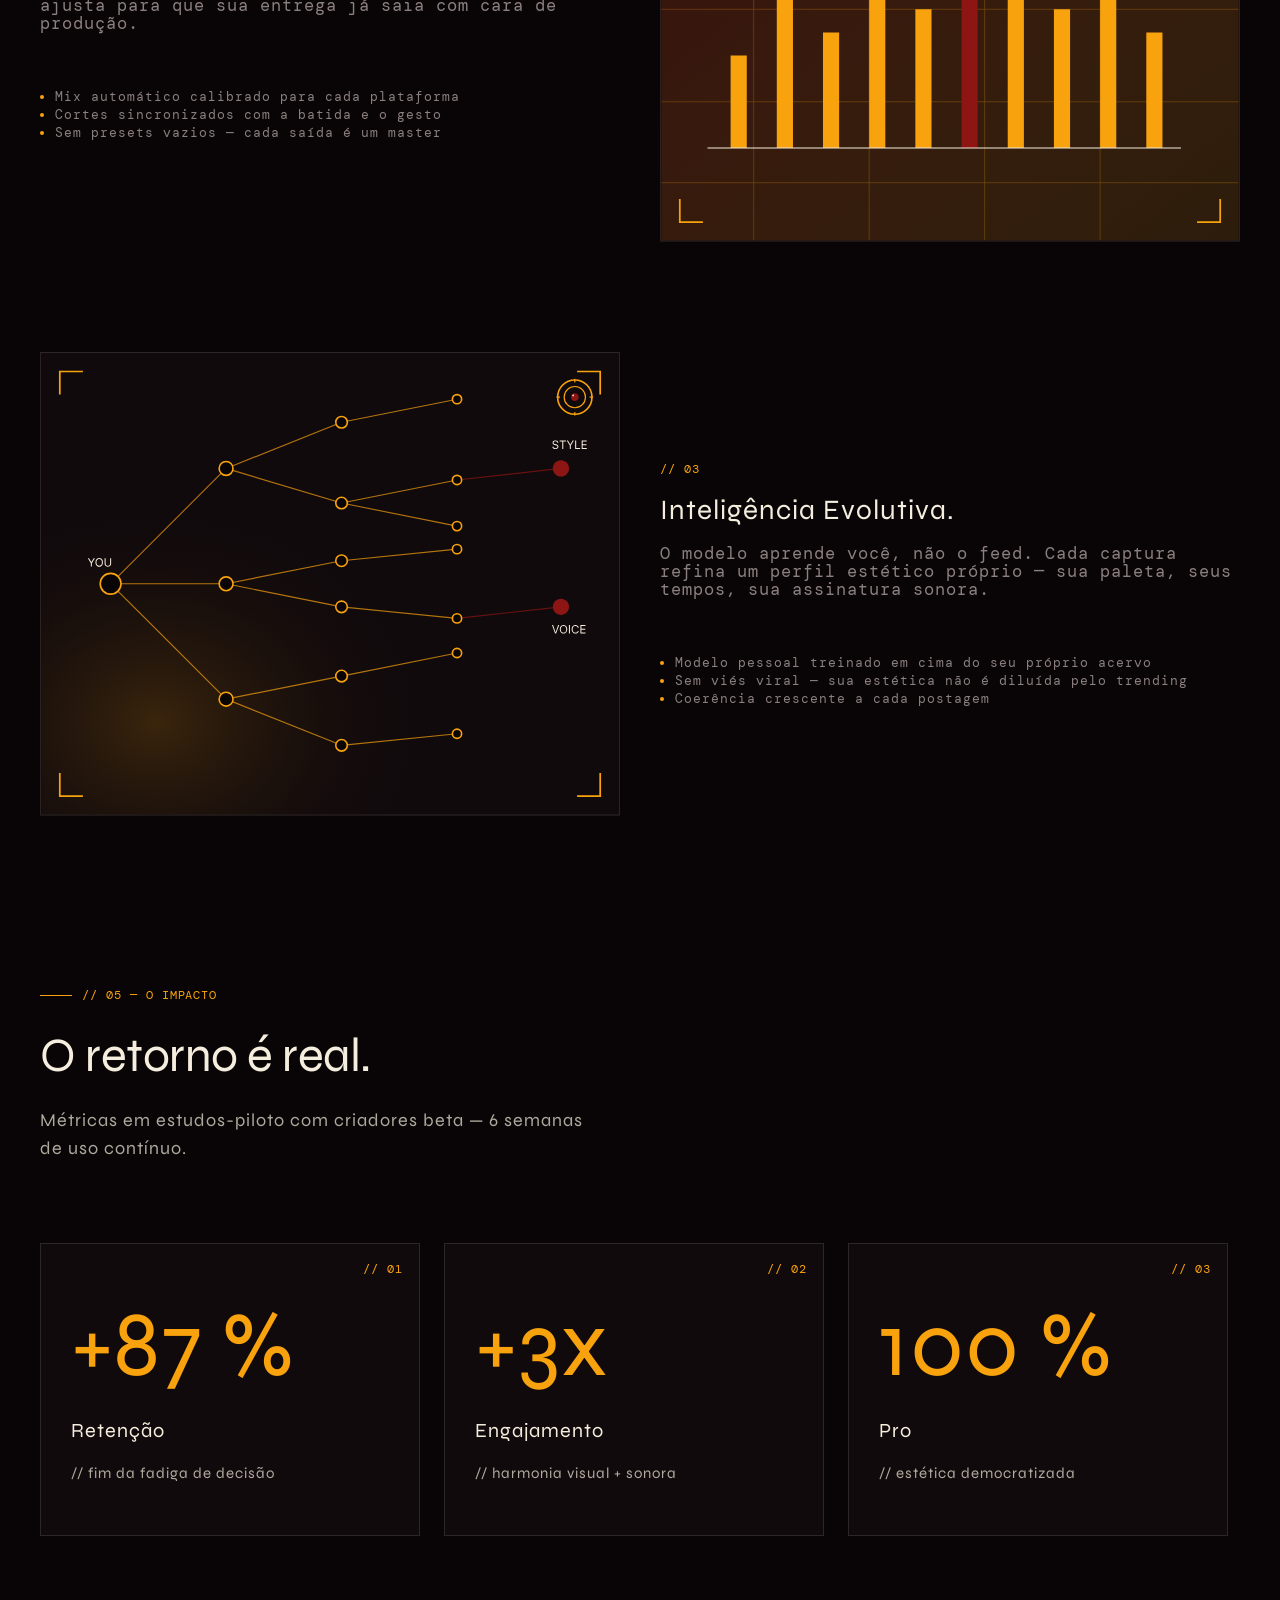
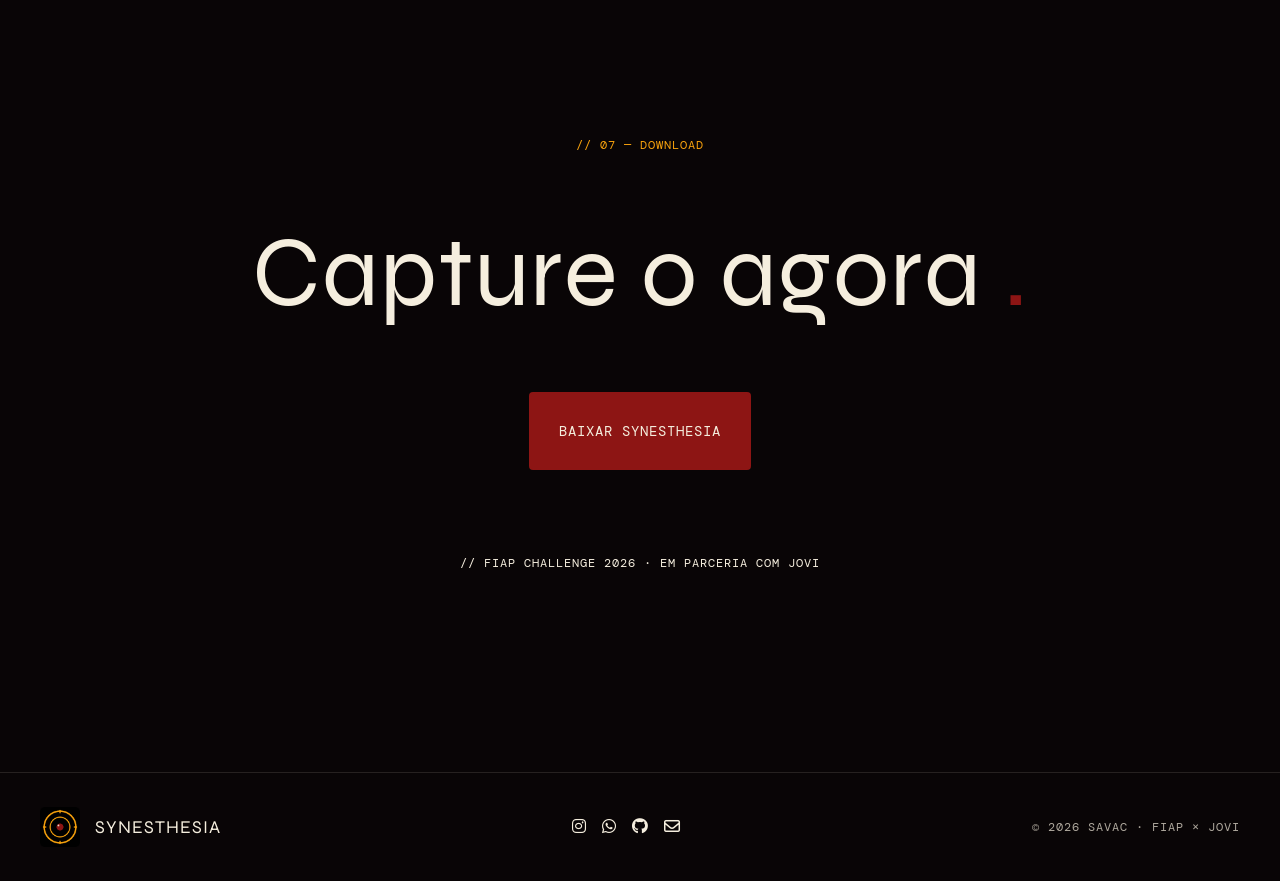
==== commit b06391b6: "feat: criação section-5" ====
--- a/index.html
+++ b/index.html
@@ -10,6 +10,7 @@
     <link rel="stylesheet" href="./css/section-2.css">
     <link rel="stylesheet" href="./css/section-3.css">
     <link rel="stylesheet" href="./css/section-4.css">
+    <link rel="stylesheet" href="./css/section-5.css">
     <link rel="stylesheet" href="./css/section-7.css">
 
     <link rel="shortcut icon" href="./imgs/favicon.ico" type="image/x-icon">
@@ -268,7 +269,37 @@
 
         <section class="section section-5" id="impacto">
             <div class="container">
-
+                <div class="content">
+                    <p class="title-flag">
+                        <img src="./imgs/horizontal-divider.svg" alt="barra horizontal">
+                        <span>// 05 — O IMPACTO</span>
+                    </p>
+                    <h2 class="title">
+                        O retorno é real.
+                    </h2>
+                    <h3 class="subtitle">
+                        Métricas em estudos-piloto com criadores beta — 6 semanas de
+                        uso contínuo.
+                    </h3>
+                </div>
+
+                <div class="cards">
+                    <div class="card" data-number="// 01">
+                        <p class="amarelo">+87 %</p>
+                        <p class="title-card">Retenção</p>
+                        <p class="subtitle-card">// fim da fadiga de decisão</p>        
+                    </div>
+                    <div class="card" data-number="// 02">
+                        <p class="amarelo">+3x</p>
+                        <p class="title-card">Engajamento</p>
+                        <p class="subtitle-card">// harmonia visual + sonora</p>    
+                    </div>
+                    <div class="card" data-number="// 03">
+                        <p class="amarelo">100 %</p>
+                        <p class="title-card">Pro</p>
+                        <p class="subtitle-card">// estética democratizada</p>    
+                    </div>
+                </div>
             </div>
         </section>
 
--- a/css/section-5.css
+++ b/css/section-5.css
@@ -0,0 +1,64 @@
+.section-5 {
+    margin-top: 120px;
+    font-family: var(--font-syne);
+}
+
+.section-5 .title-flag {
+    font-family: var(--font-mono);
+}
+
+.section-5 .subtitle {
+    max-width: 550px;
+}
+
+.section-5 .cards {
+    display: flex;
+    margin-top: 80px;
+    margin-bottom: 100px;
+    gap: 24px;
+}
+
+.section-5 .card {
+    border: 1px solid #F5EEDE1F;
+    background: linear-gradient(0deg, #110A0C, #110A0C),
+    linear-gradient(180deg, rgba(248, 162, 13, 0.04) 0%, rgba(248, 162, 13, 0) 60%);
+    min-width: 380px;
+    min-height: 290px;
+    padding: 55px 30px 50px;
+    position: relative;
+}
+
+.section-5 .card::after {
+    content: attr(data-number);
+    position: absolute;
+    top: 16px;
+    right: 16px;
+    min-width:  38px;
+    min-height: 17px;
+    color: var(--color-second);
+    display: flex;
+    align-items: center;
+    justify-content: center;
+    font-family: var(--font-mono);
+    font-size: 12px;   
+}
+
+.section-5 .amarelo {
+    font-size: 92px;
+    line-height: 92px;
+    color: var(--color-second);
+    margin-bottom: 25px;
+}
+
+.section-5 .title-card {
+    font-size: 20px;
+    line-height: 30px;
+    padding-bottom: 15px;
+}
+
+.section-5 .subtitle-card, .card-label{
+    opacity: 0.7;
+    font-size: 15px;
+    line-height: 24px;
+}
+
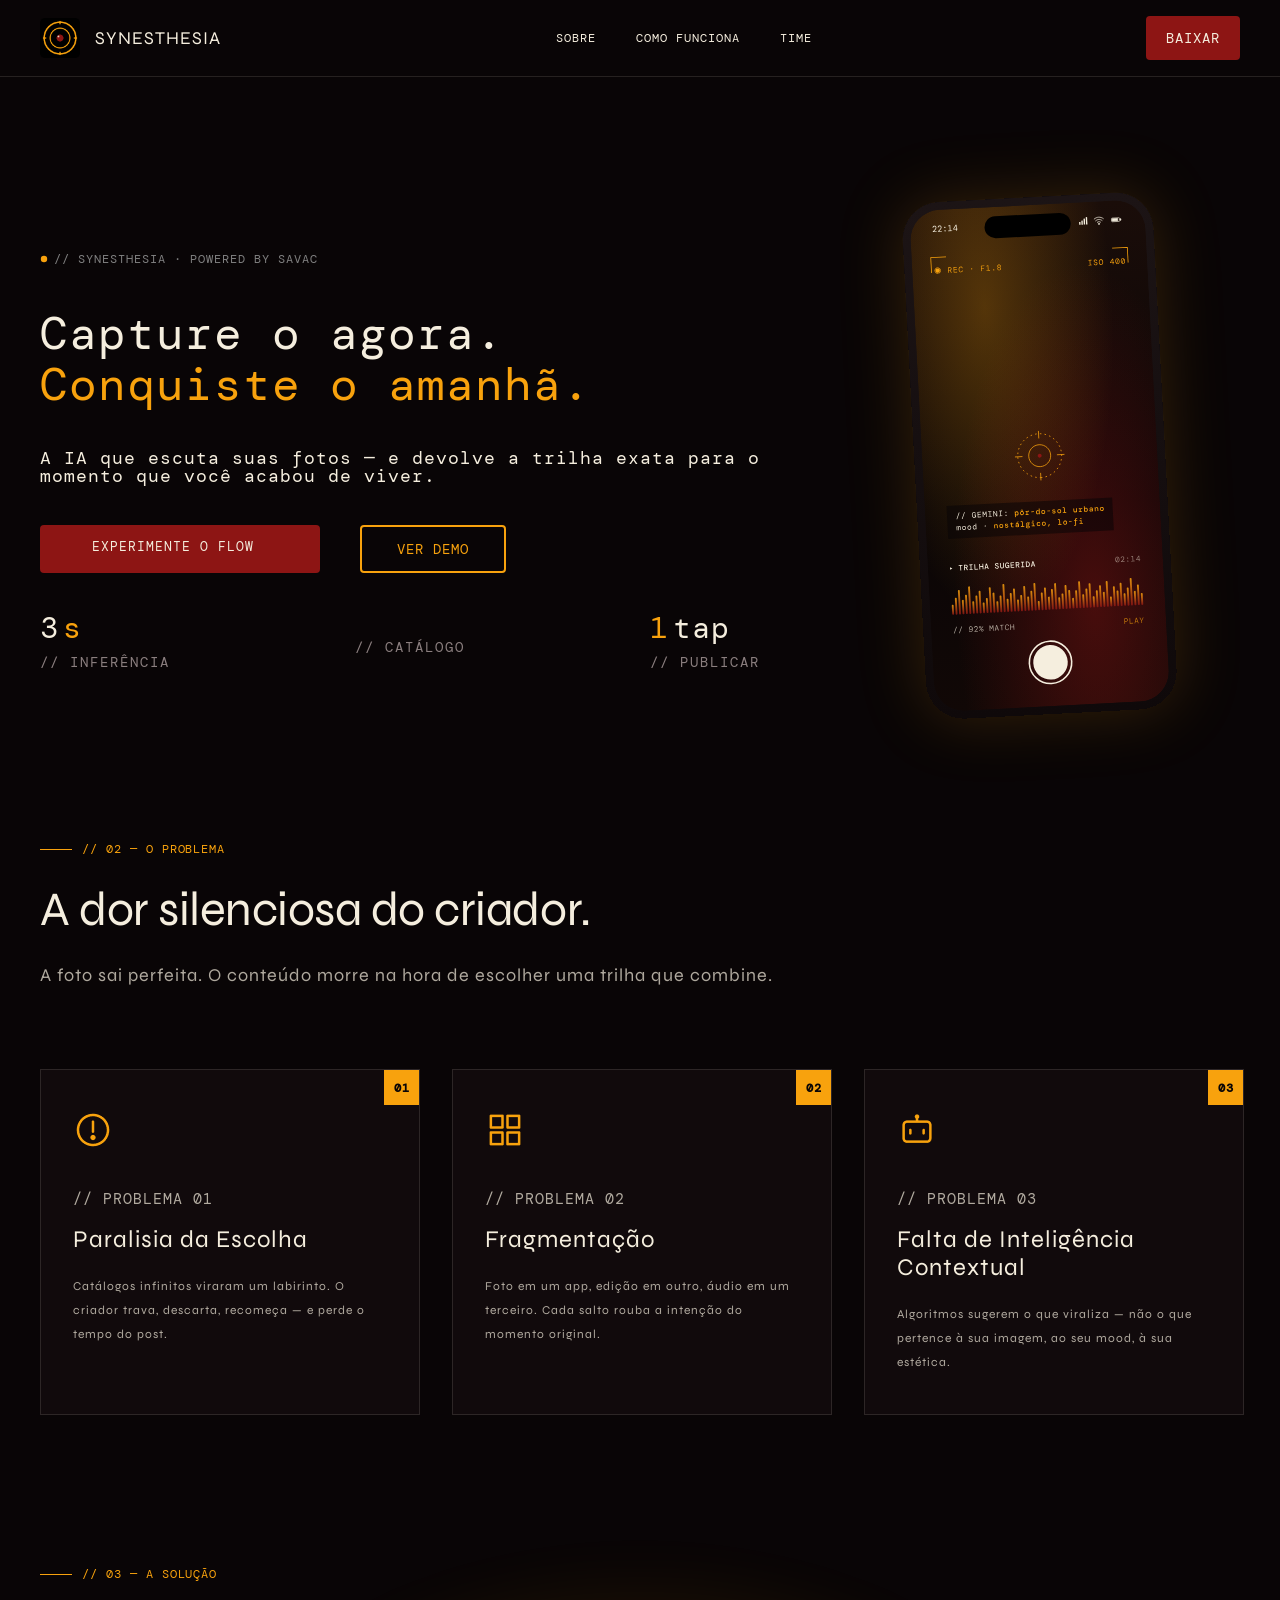
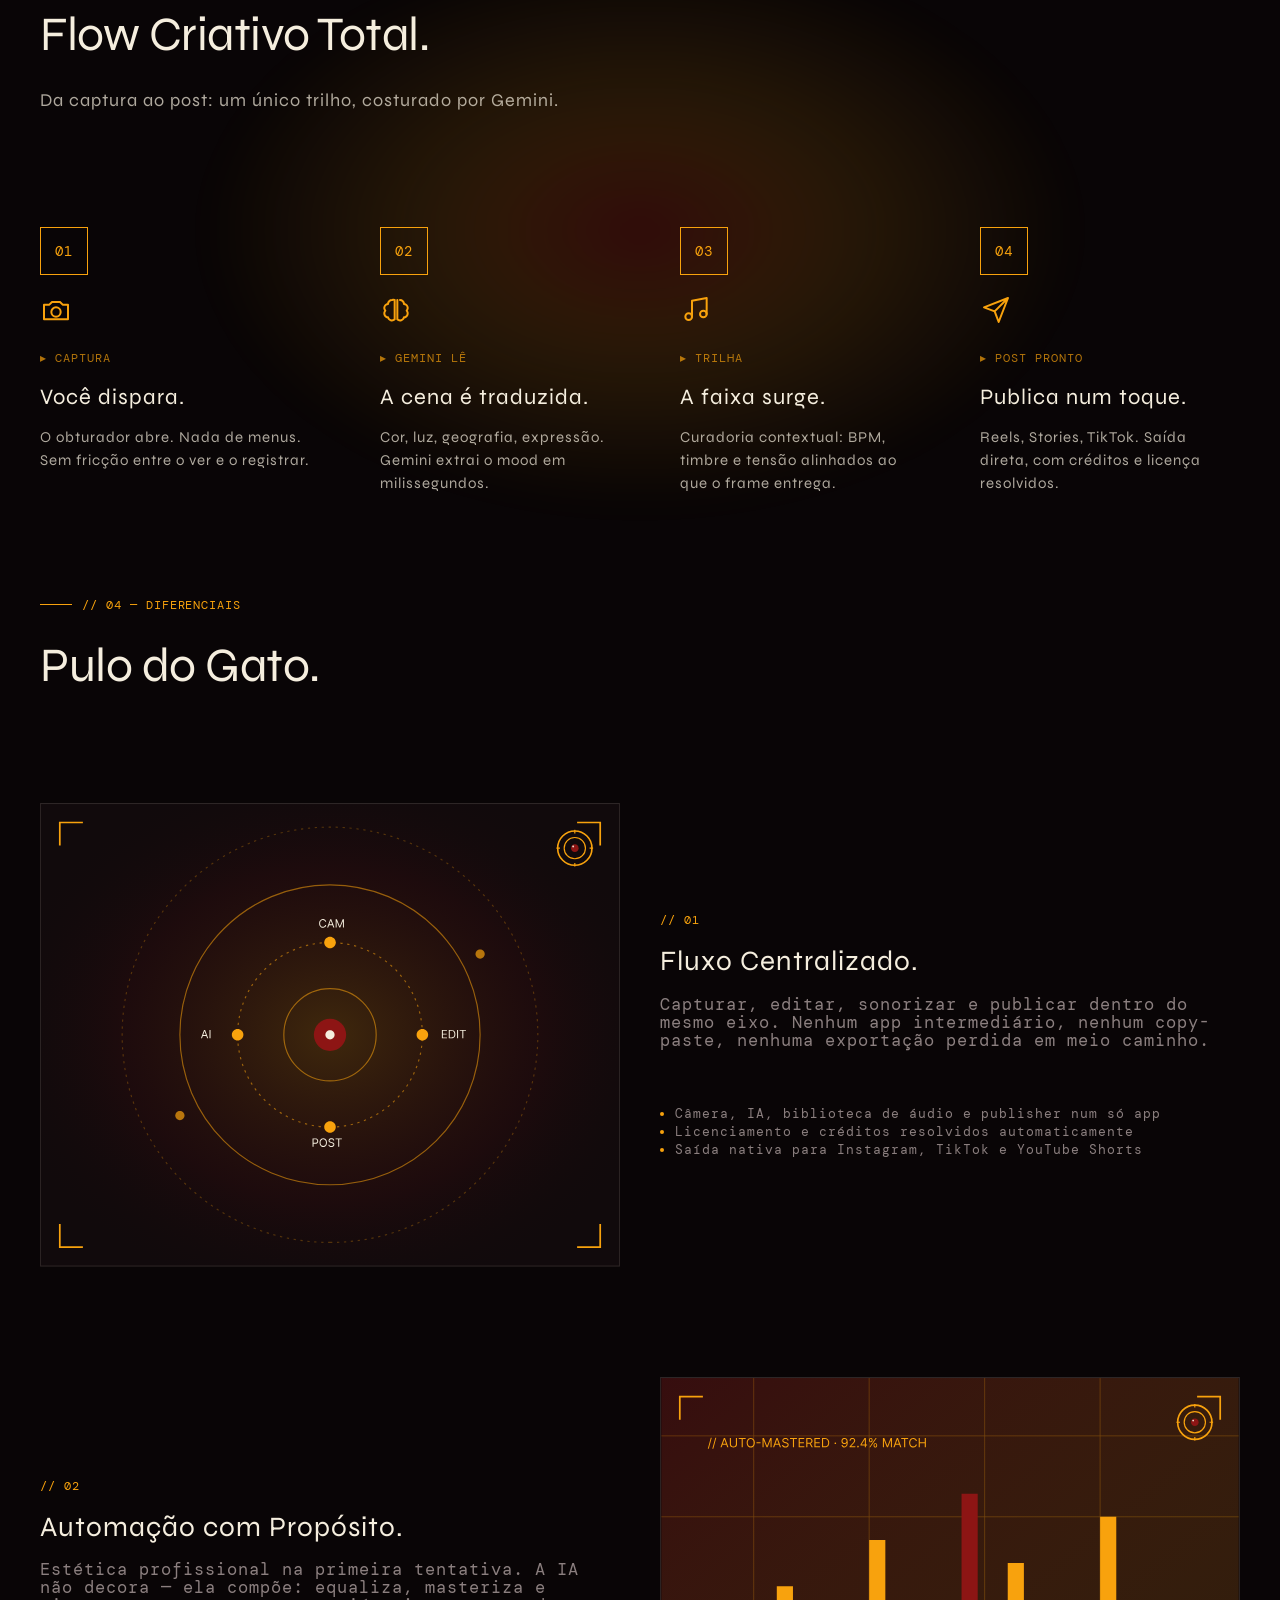
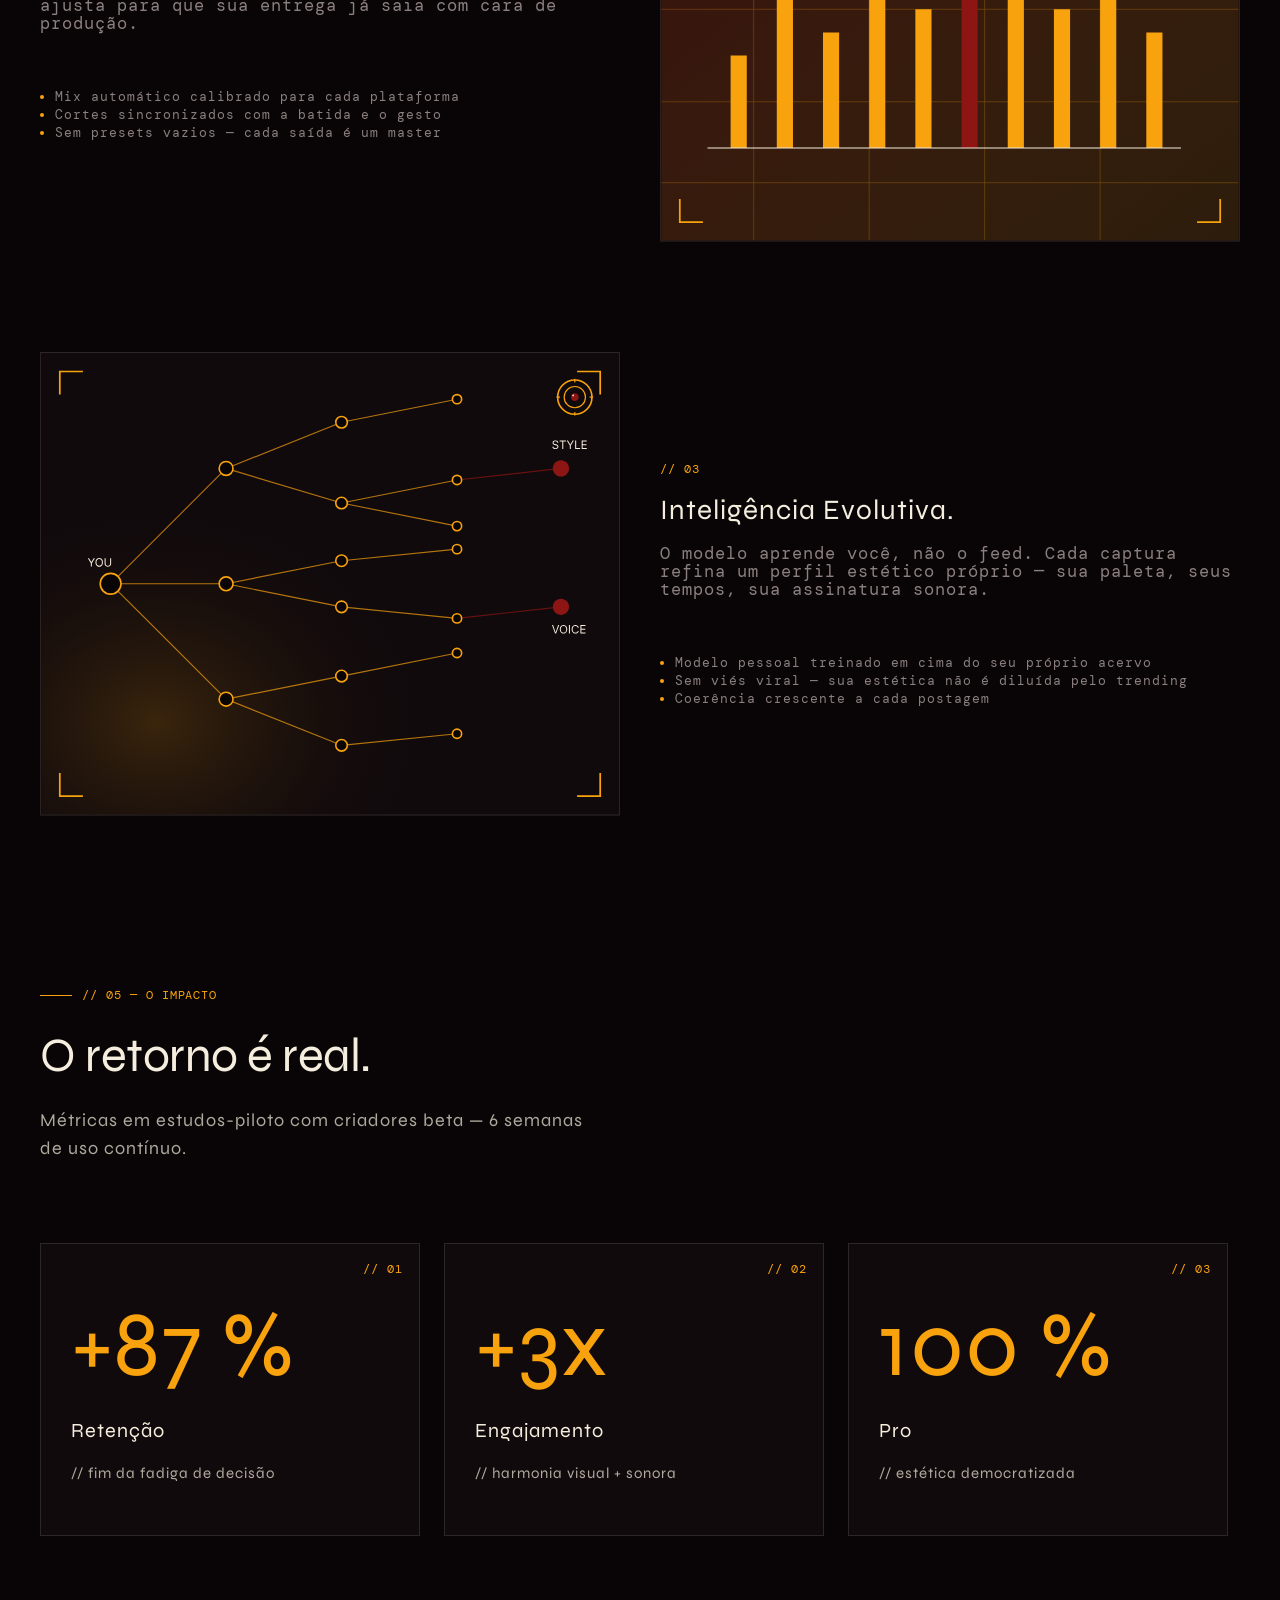
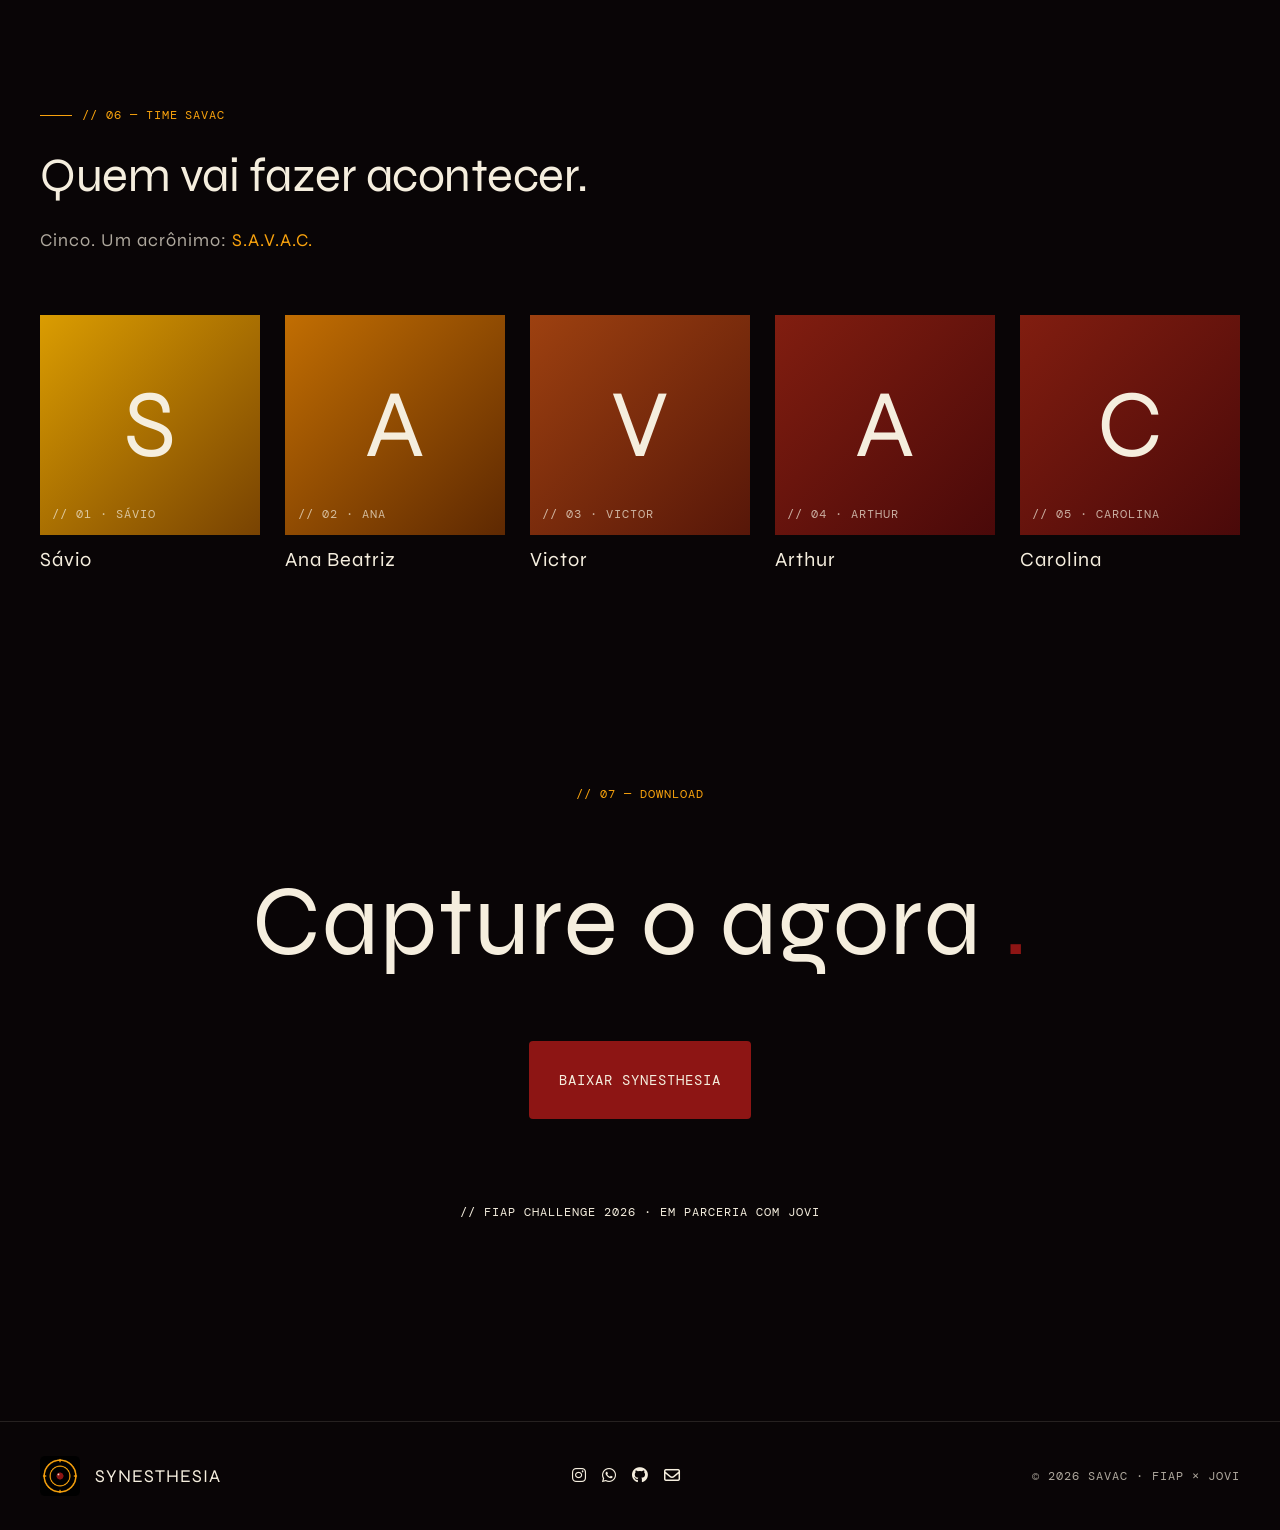
==== commit 2cc5fe43: "feat: criação section-6" ====
--- a/index.html
+++ b/index.html
@@ -11,6 +11,7 @@
     <link rel="stylesheet" href="./css/section-3.css">
     <link rel="stylesheet" href="./css/section-4.css">
     <link rel="stylesheet" href="./css/section-5.css">
+    <link rel="stylesheet" href="./css/section-6.css">
     <link rel="stylesheet" href="./css/section-7.css">
 
     <link rel="shortcut icon" href="./imgs/favicon.ico" type="image/x-icon">
@@ -305,7 +306,55 @@
 
         <section class="section section-6" id="time">
             <div class="container">
-
+                <div class="content">
+                    <p class="title-flag">
+                        <img src="./imgs/horizontal-divider.svg" alt="barra horizontal">
+                        <span>// 06 — TIME SAVAC</span>
+                    </p>
+                    <h2 class="title">
+                        Quem vai fazer acontecer.
+                    </h2>
+                    <h3 class="subtitle">
+                        Cinco. Um acrônimo: 
+                    </h3>
+                </div>
+
+                <div class="cards">
+                    <div class="card">
+                        <div class="quadrado" id="card1" data-number="// 01 · SÁVIO">
+                            <p>S</p>
+                        </div>
+                        <p>Sávio</p>        
+                    </div>
+                    
+                    <div class="card">
+                        <div class="quadrado" id="card2"data-number="// 02 · ANA">
+                            <p>A</p>
+                        </div>
+                        <p>Ana Beatriz</p>        
+                    </div>
+                    
+                    <div class="card">
+                        <div class="quadrado" id="card3" data-number="// 03 · VICTOR">
+                            <p>V</p>
+                        </div>
+                        <p>Victor</p>        
+                    </div>
+                    
+                    <div class="card">
+                        <div class="quadrado" id="card4" data-number="// 04 · ARTHUR">
+                            <p>A</p>
+                        </div>
+                        <p>Arthur</p>        
+                    </div>
+                    
+                    <div class="card">
+                        <div class="quadrado" id="card5" data-number="// 05 · CAROLINA">
+                            <p>C</p>
+                        </div>
+                        <p>Carolina</p>        
+                    </div>                   
+                </div>
             </div>
         </section>
 
--- a/css/section-6.css
+++ b/css/section-6.css
@@ -0,0 +1,92 @@
+.section-6 {
+    margin-top: 70px;
+    font-family: var(--font-syne);
+}
+
+.section-6 .title-flag {
+    font-family: var(--font-mono);
+}
+
+.section-6 .cards {
+    display: flex;
+    margin-top: 60px;
+    gap: 25px;
+}
+
+.section-6 .subtitle::after {
+  content:"S.A.V.A.C.";       
+  color: var(--color-second);  
+}
+
+.section-6 .card {
+    min-width: 220px;
+    min-height: 260px;
+    font-size: 20px;
+    margin-bottom: 110px;
+}
+
+.section-6 .quadrado {
+    min-height: 220px;
+    font-size: 96px;
+    position: relative;
+    margin-bottom: 16px;
+    display: flex;
+    align-items: center;
+    justify-content: center;
+}
+
+.section-6 .quadrado::after {
+    content: attr(data-number);
+    position: absolute;
+    bottom: 12px;
+    left: 12px;
+    min-width: 90px;
+    min-height: 15px;
+    color: var(--color-white);
+    display: flex;
+    align-items: center;
+    justify-content: center;
+    font-family: var(--font-mono);
+    font-size: 12px;   
+    opacity: 0.7;
+}
+
+#card1 {
+    background: linear-gradient(
+    135deg,
+    rgba(255, 183, 0, 0.85),
+    rgba(180, 100, 0, 0.65)
+  );
+}
+
+#card2 {
+    background: linear-gradient(
+    135deg,
+    rgba(255, 145, 0, 0.75),
+    rgba(140, 60, 0, 0.65)
+  );
+}
+
+#card3 {
+    background: linear-gradient(
+    135deg,
+    rgba(220, 90, 20, 0.7),
+    rgba(120, 30, 10, 0.7)
+  );
+}
+
+#card4 {
+    background: linear-gradient(
+    135deg,
+    rgba(180, 40, 20, 0.7),
+    rgba(90, 10, 10, 0.8)
+  );
+}
+
+#card5 {
+    background: linear-gradient(
+    135deg,
+    rgba(180, 40, 20, 0.7),
+    rgba(90, 10, 10, 0.8)
+  );
+}
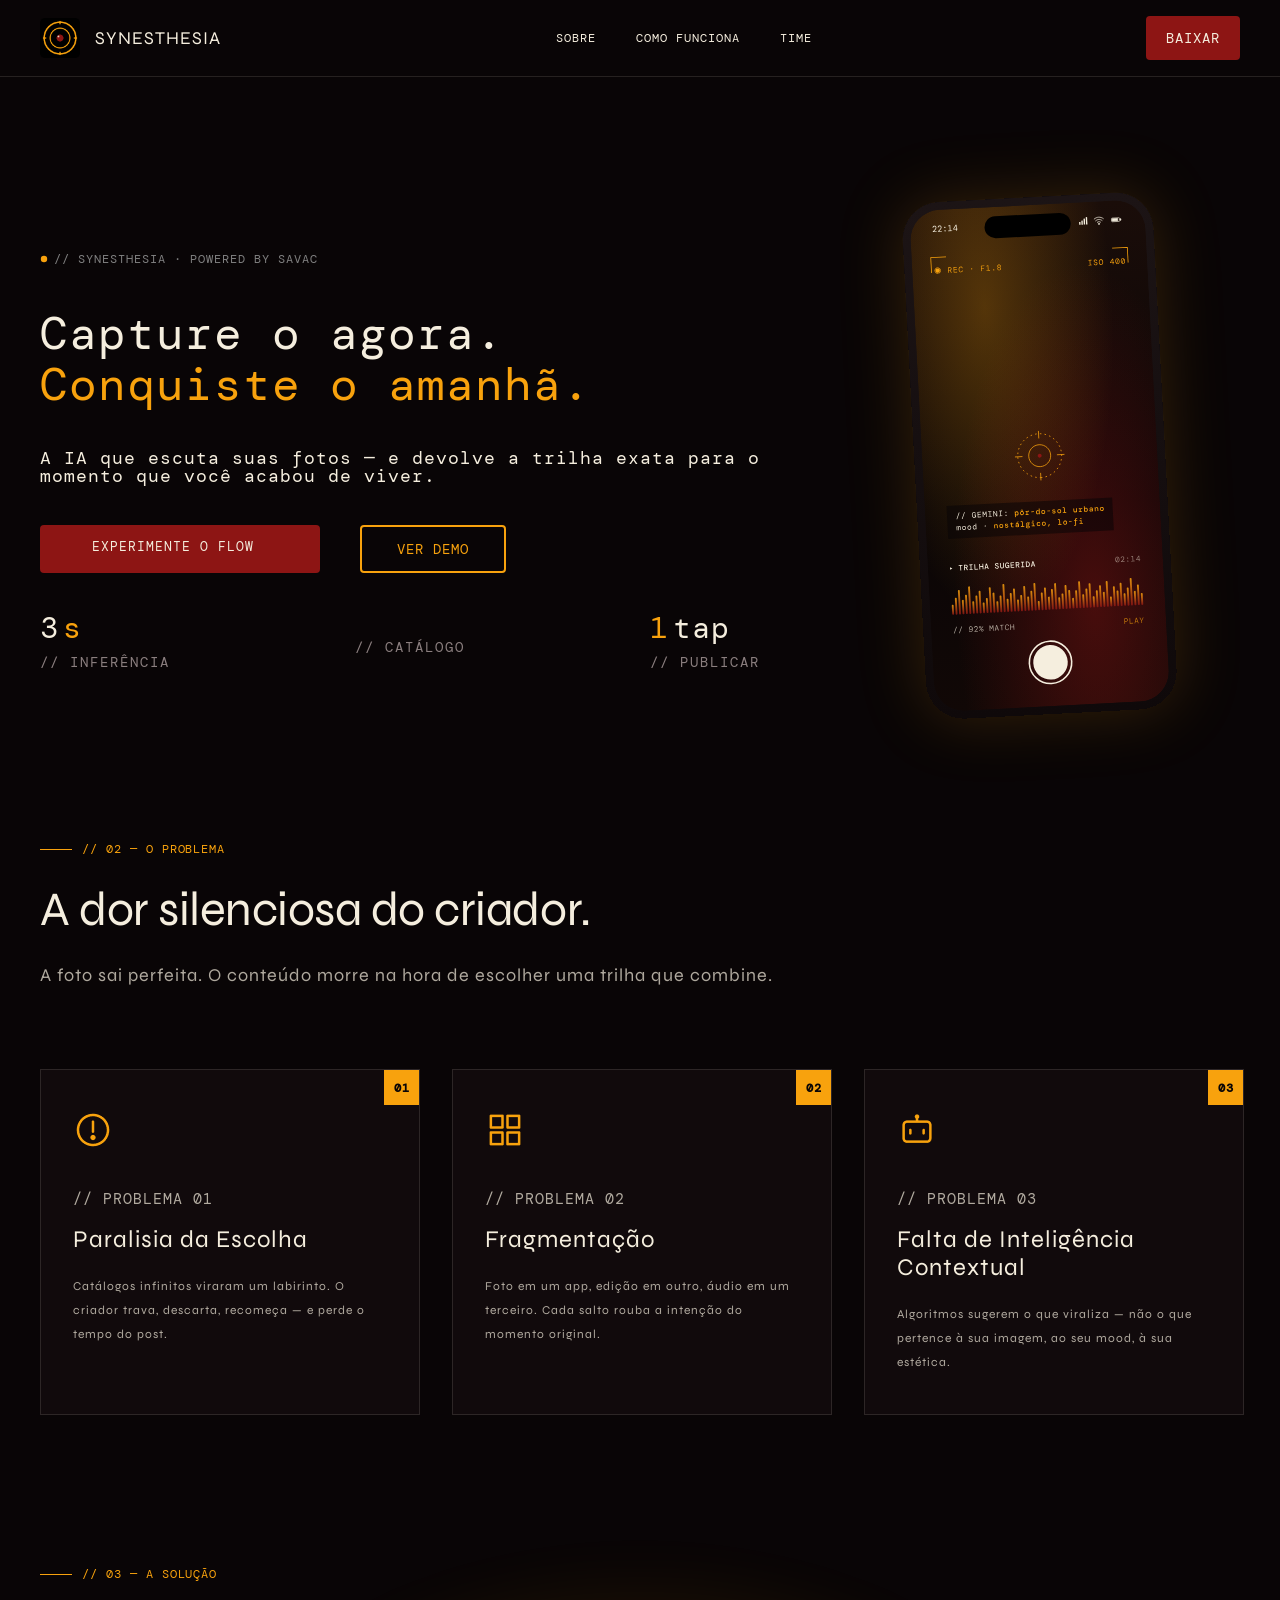
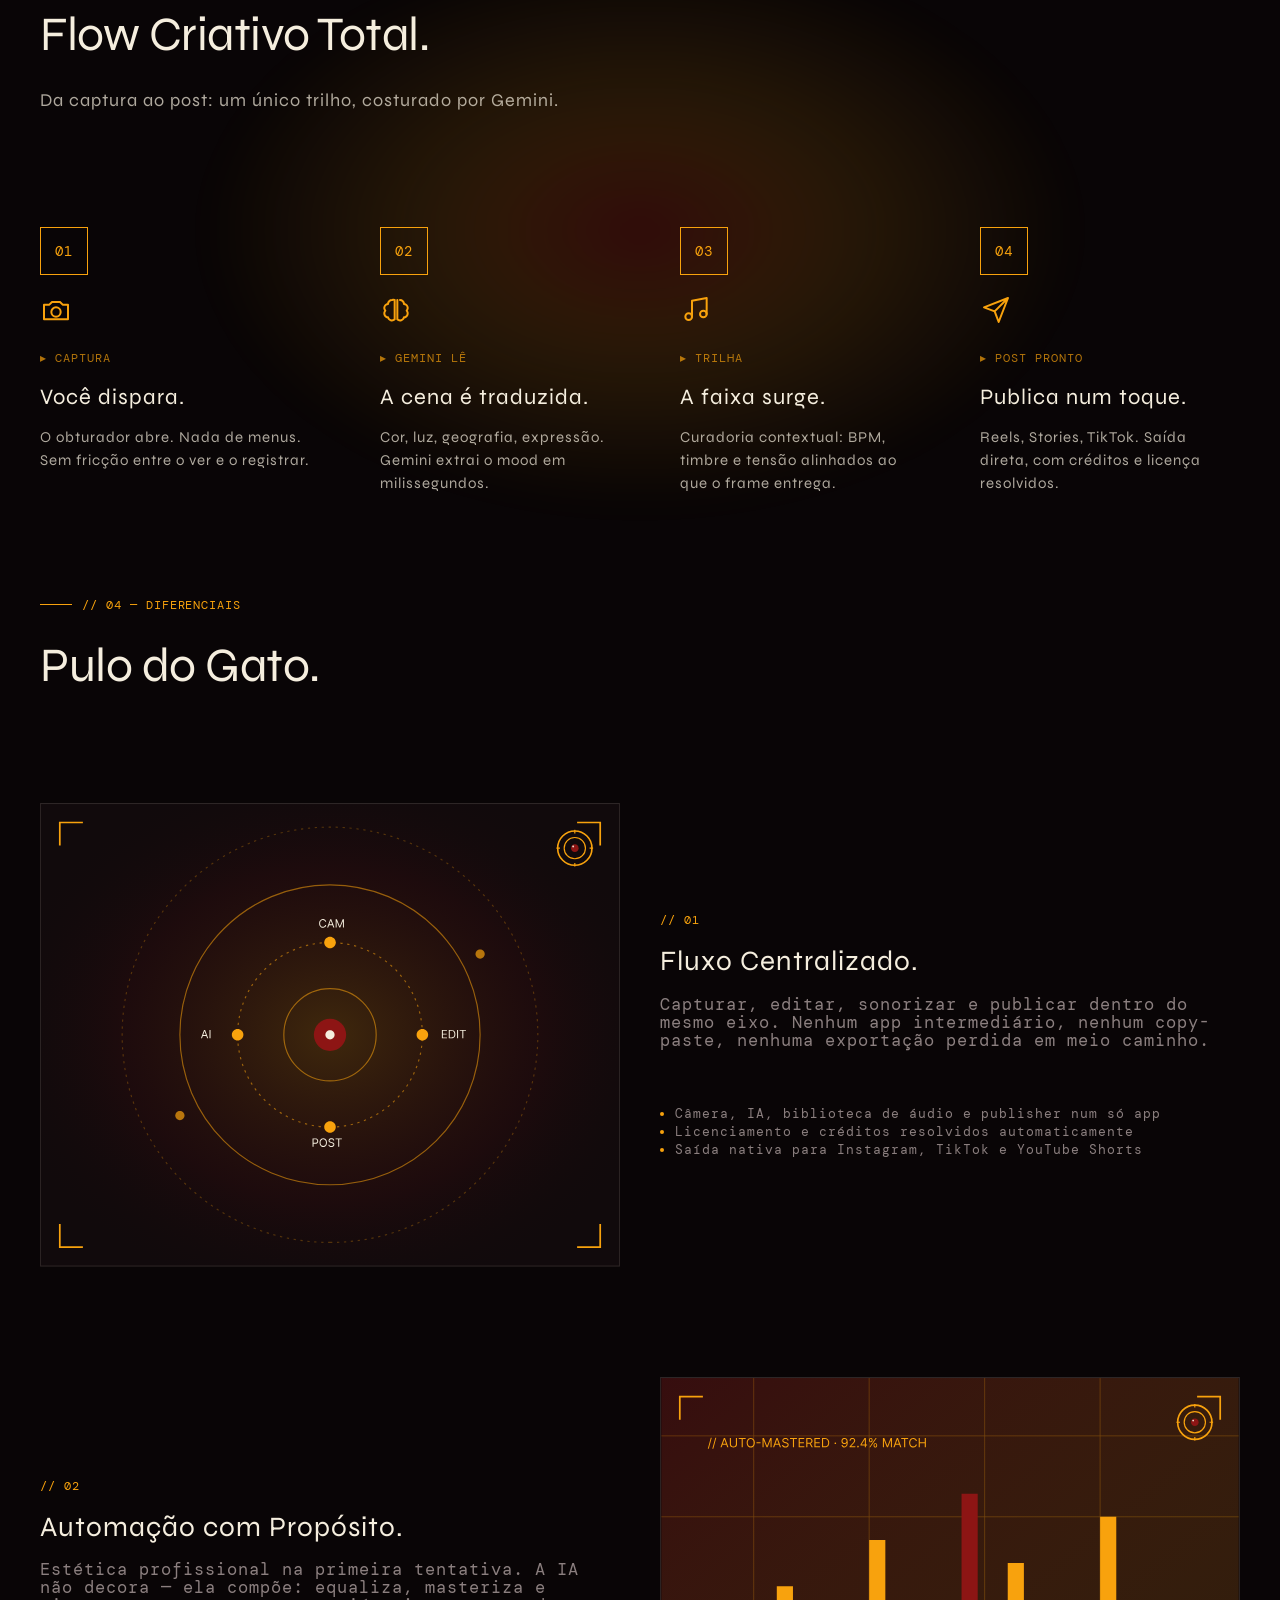
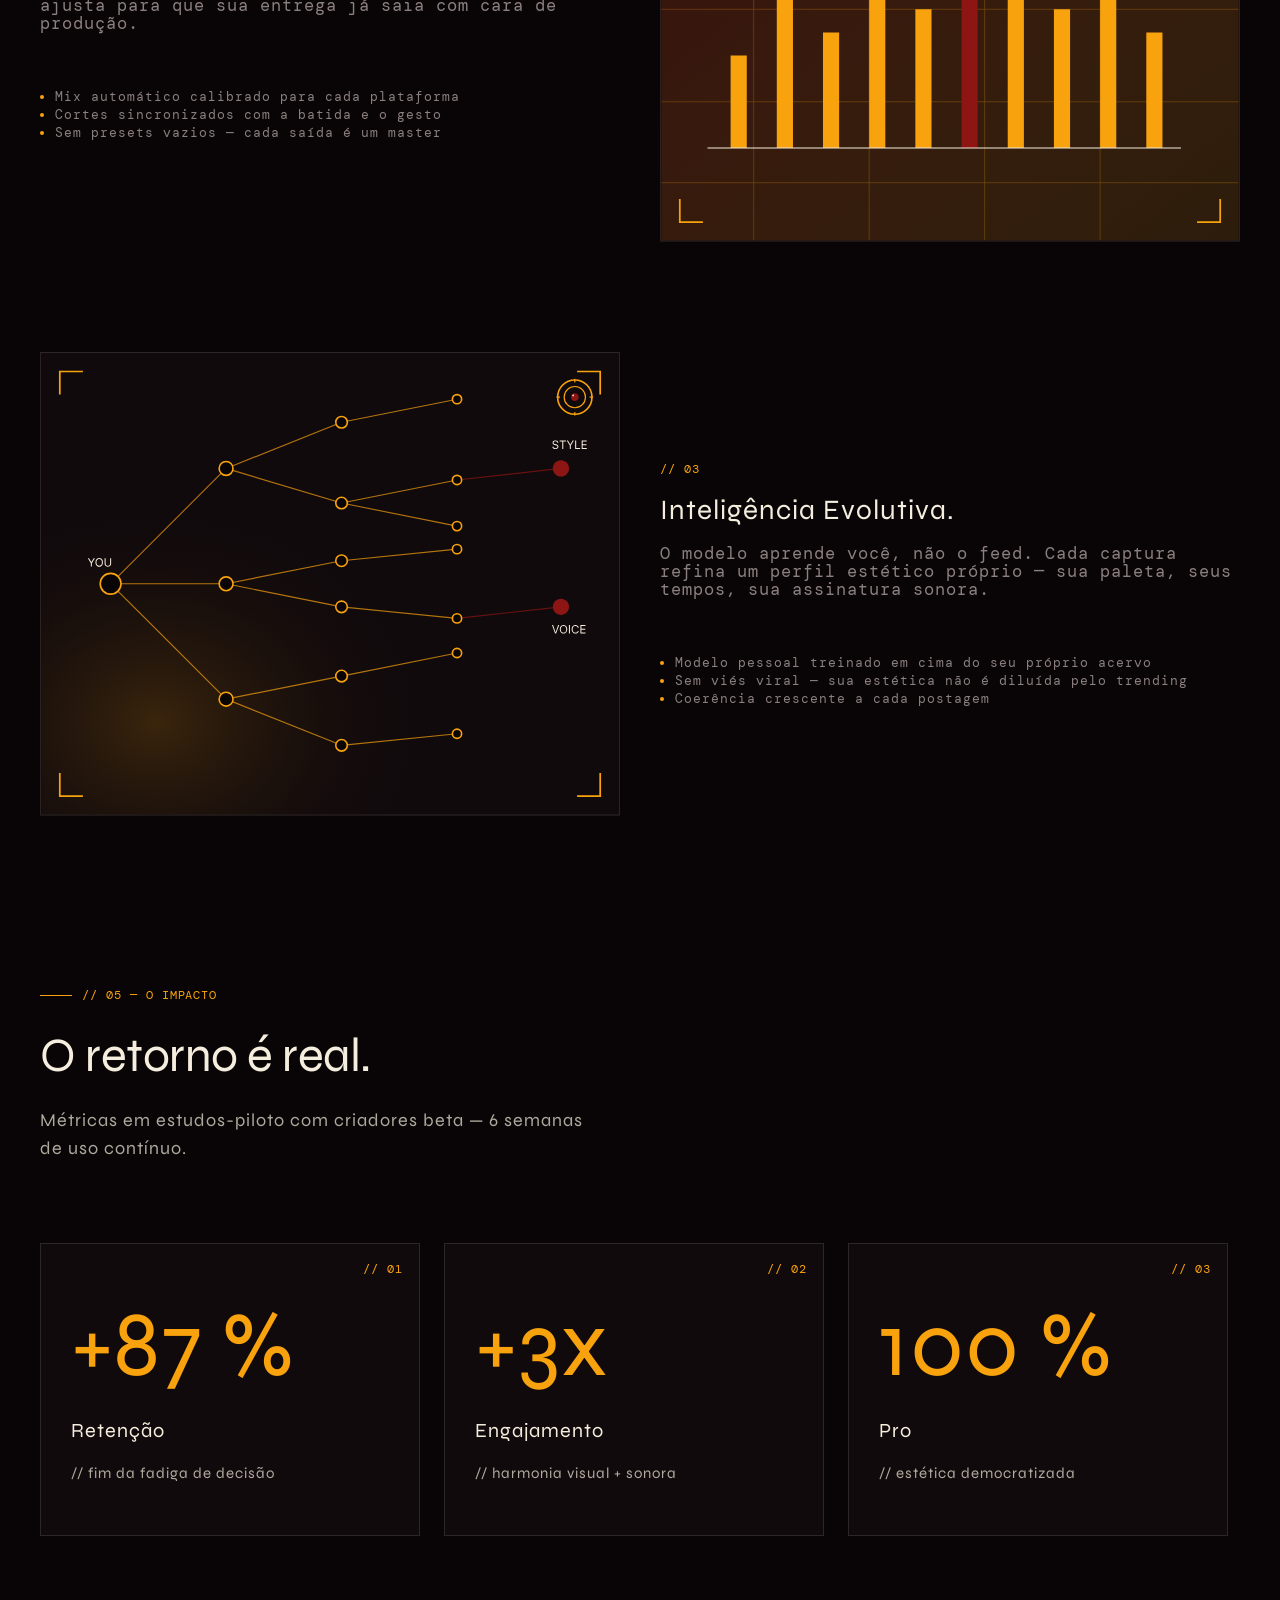
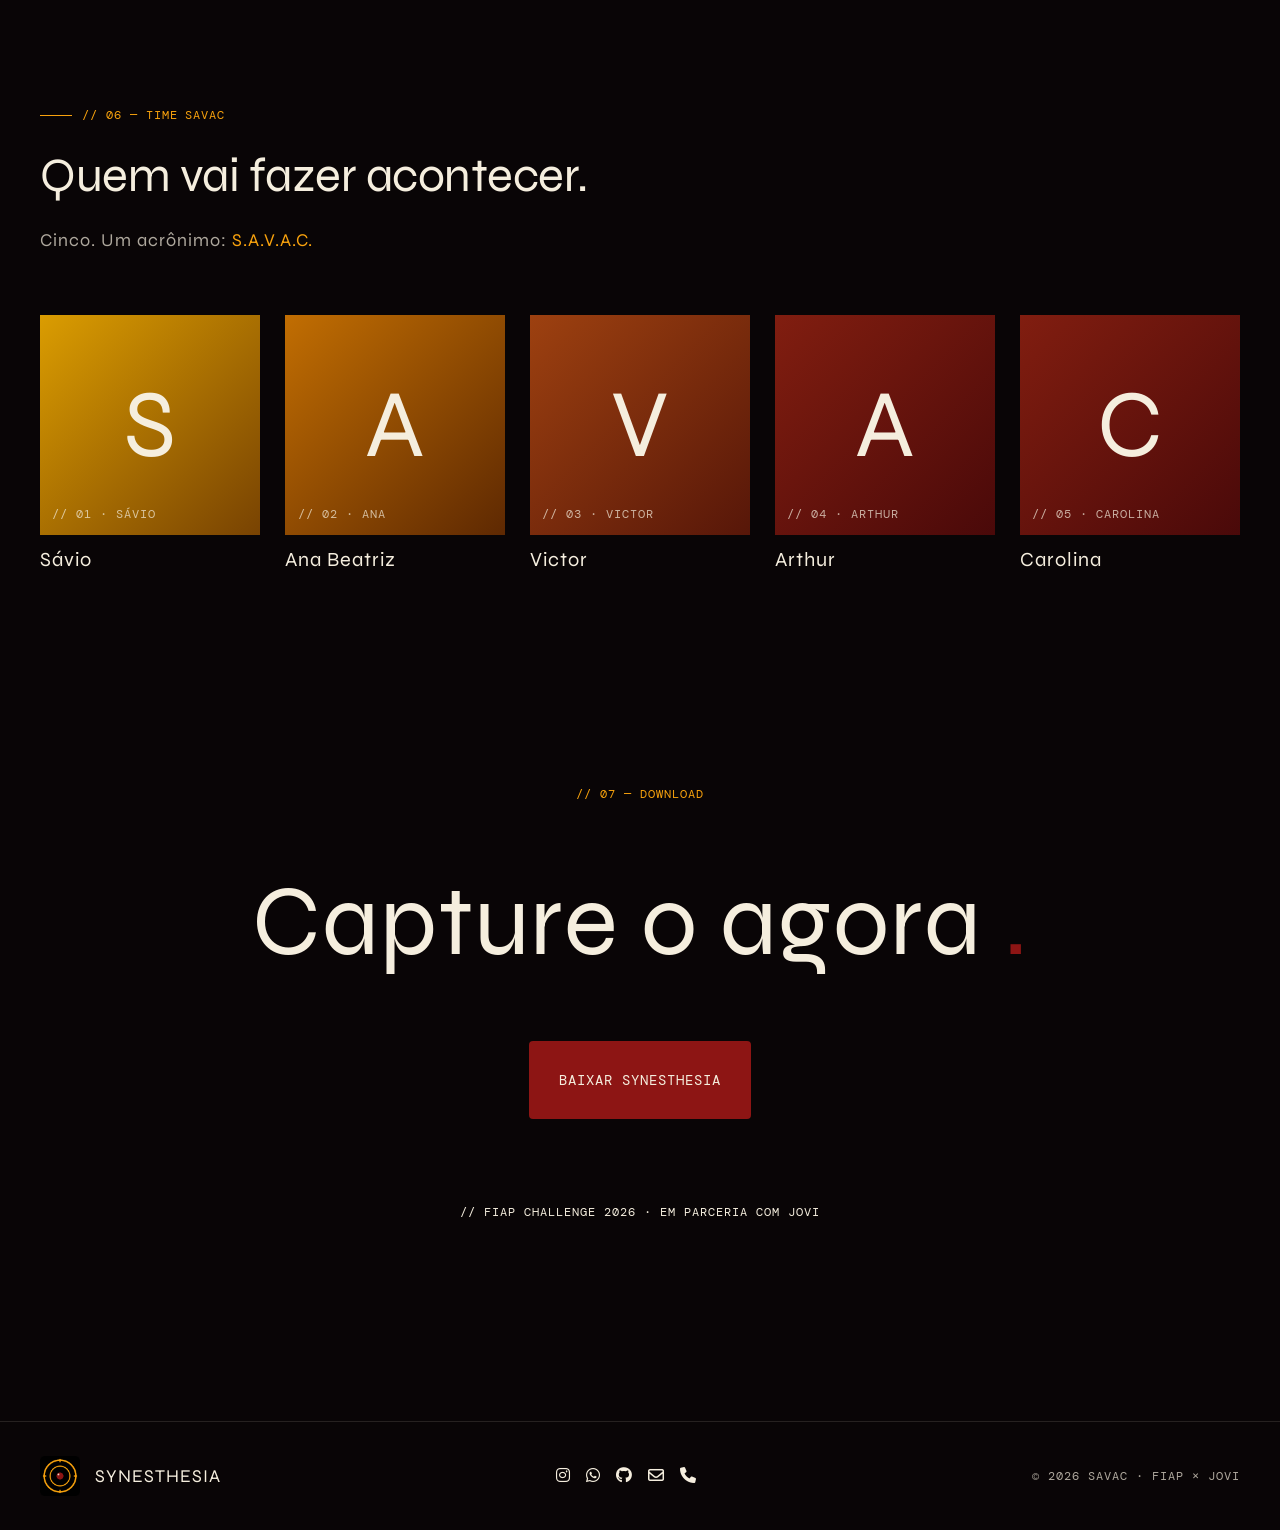
==== commit 64739c51: "feat: ícone telefone" ====
--- a/index.html
+++ b/index.html
@@ -141,7 +141,7 @@
                         <img src="./imgs/section-2/i-squares.png">
                         <p class="card-label">// PROBLEMA 02</p>
                         <p class="title-card">Fragmentação</p>
-                        <p class="subtitle-card">Foto em um app, edição em outro, áudio em um terceiro. Cada salto rouba a        intenção do momento original.
+                        <p class="subtitle-card">Foto em um app, edição em outro, áudio em um terceiro. Cada salto rouba a intenção do momento original.
                         </p>
                     </div>
 
@@ -409,7 +409,10 @@
                 <a href="#">
                     <i class="fa-regular fa-envelope"></i>
                 </a>
-
+                
+                <a href="#">
+                     <i class="fa-solid fa-phone"></i>
+                </a>
             </div>
 
             <div class="apagadinho">
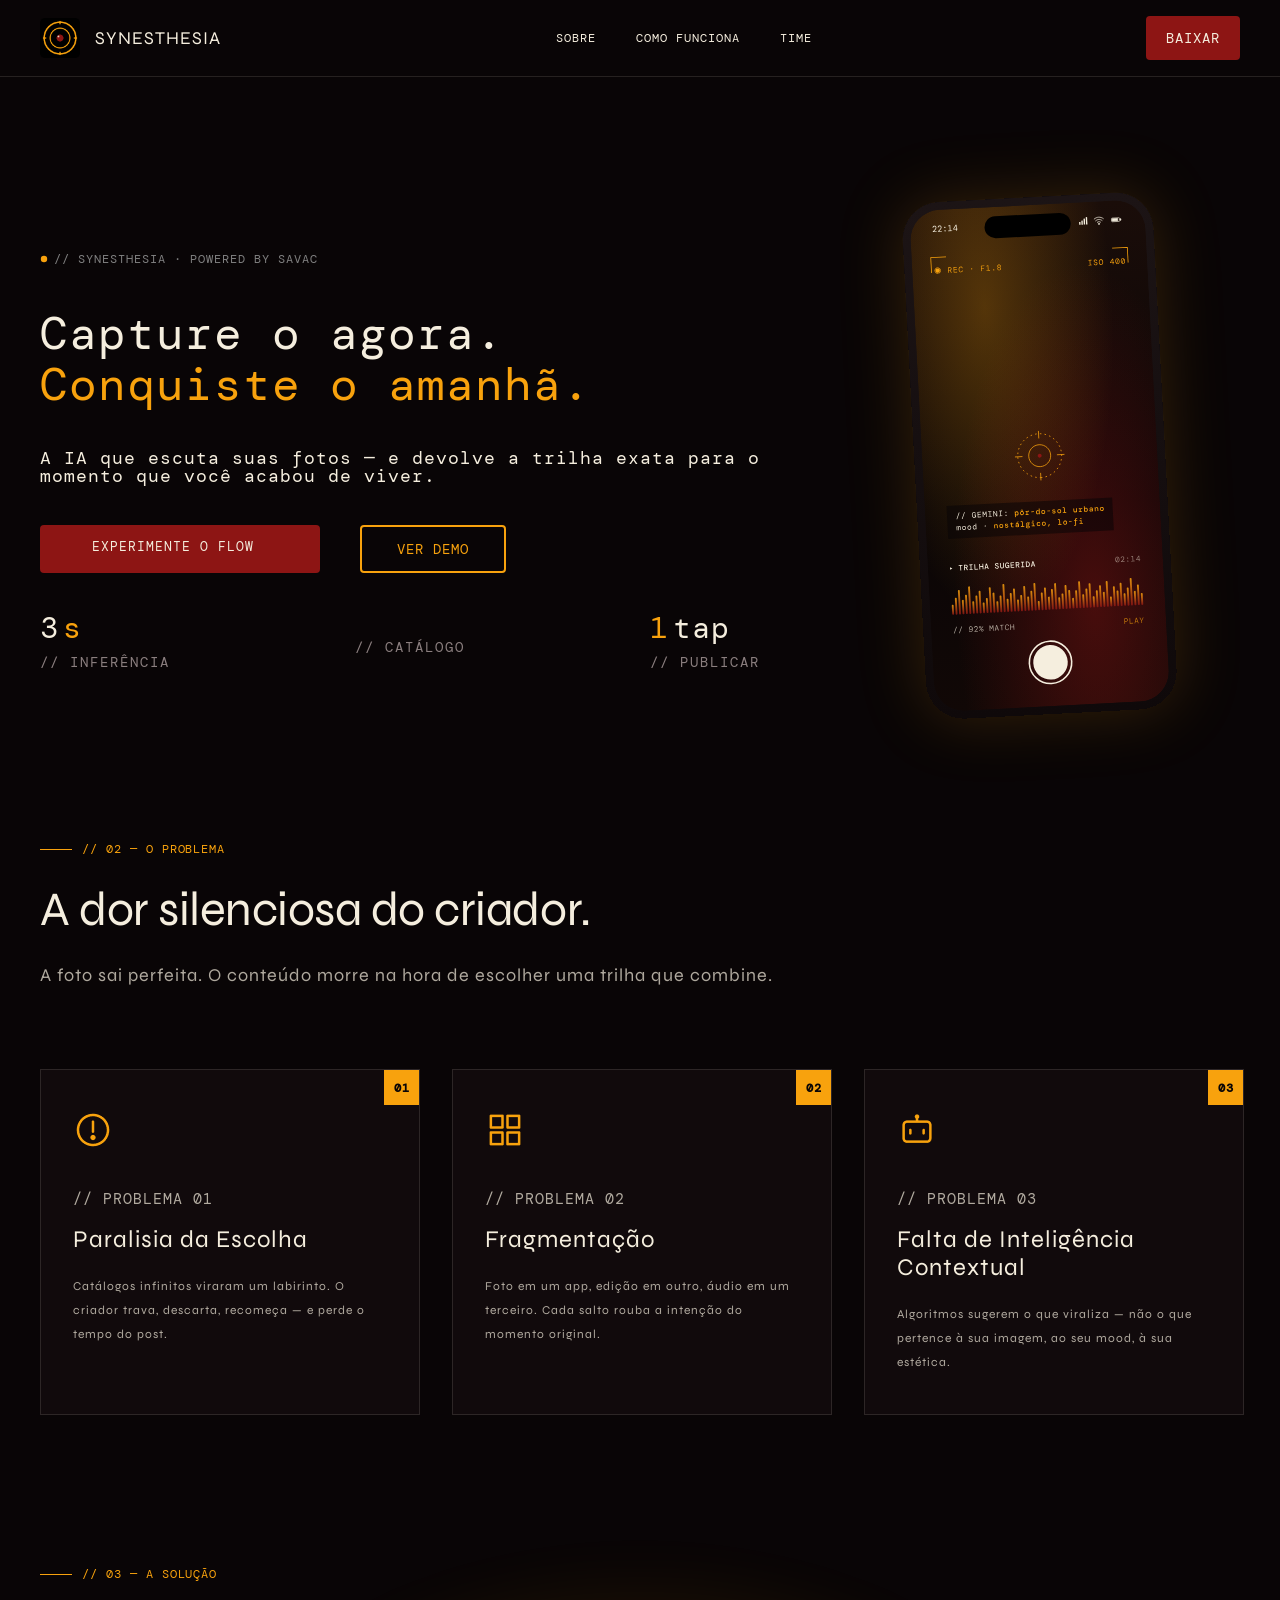
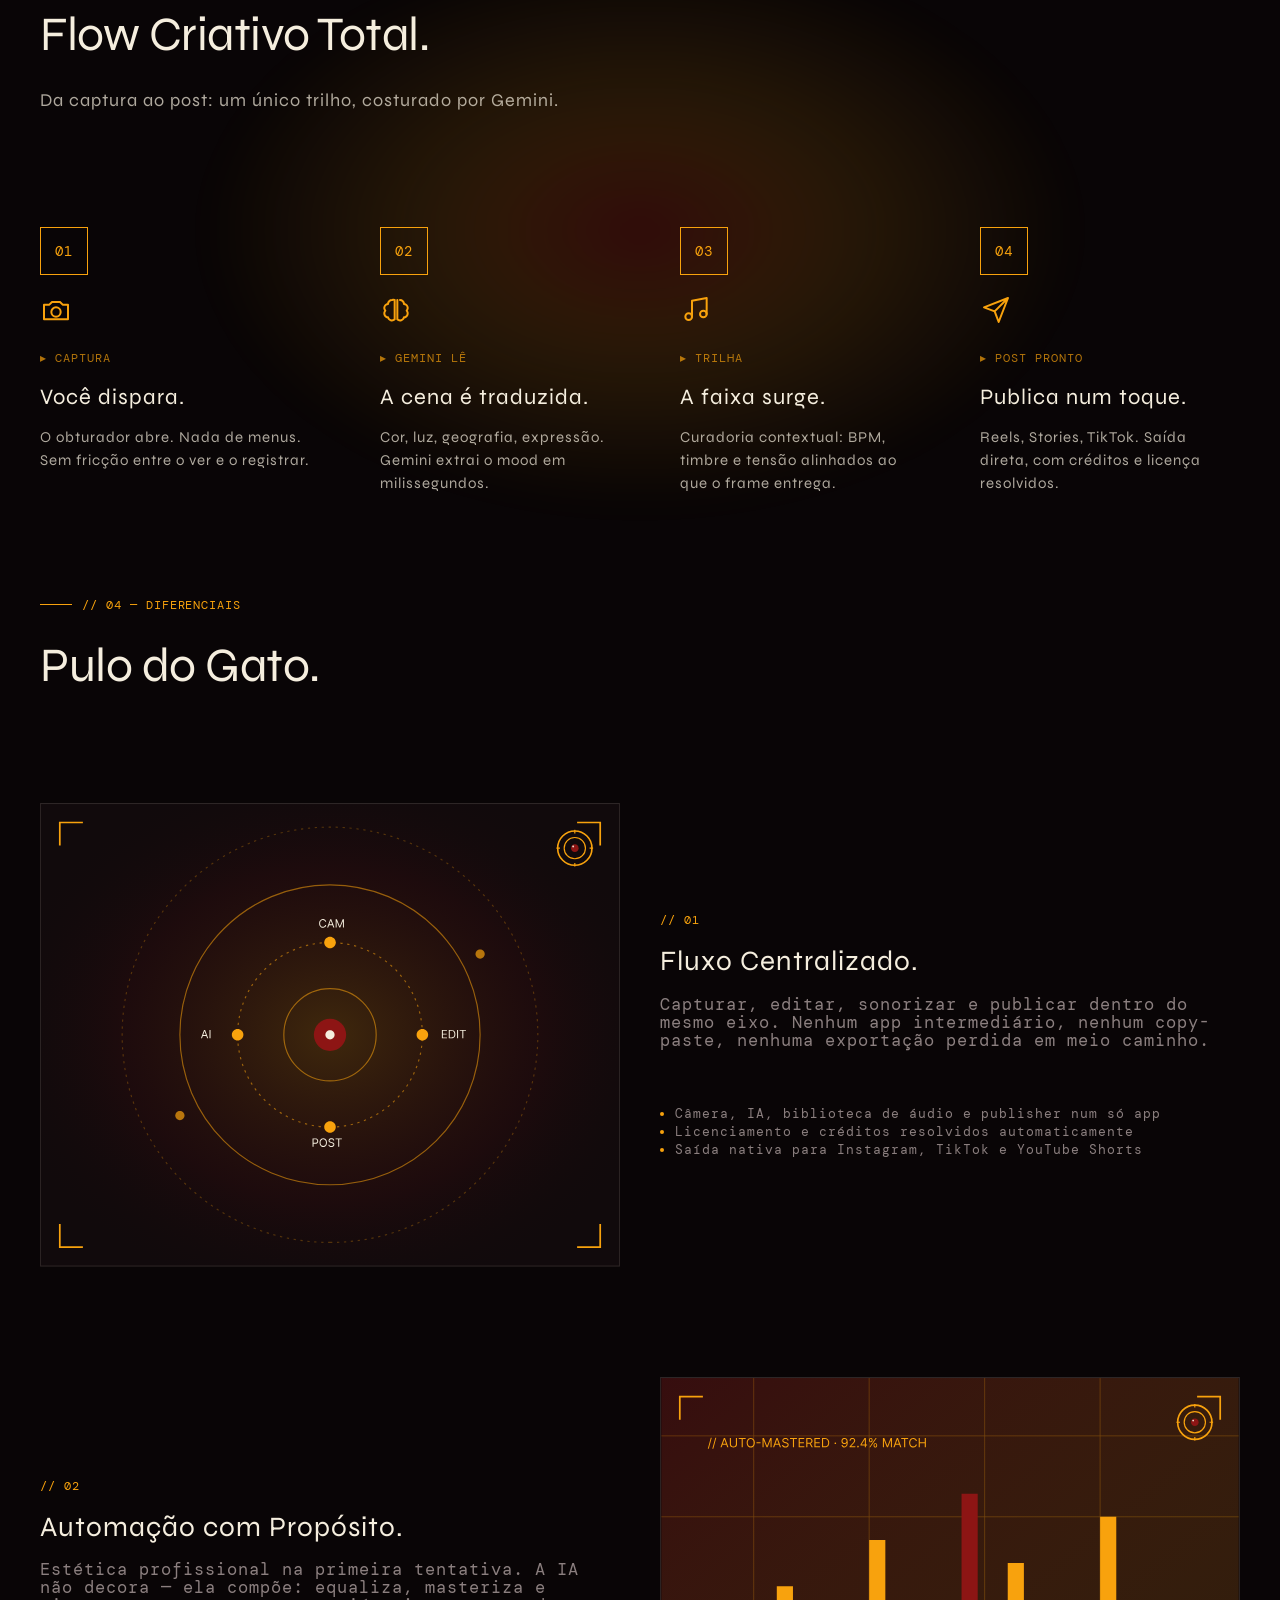
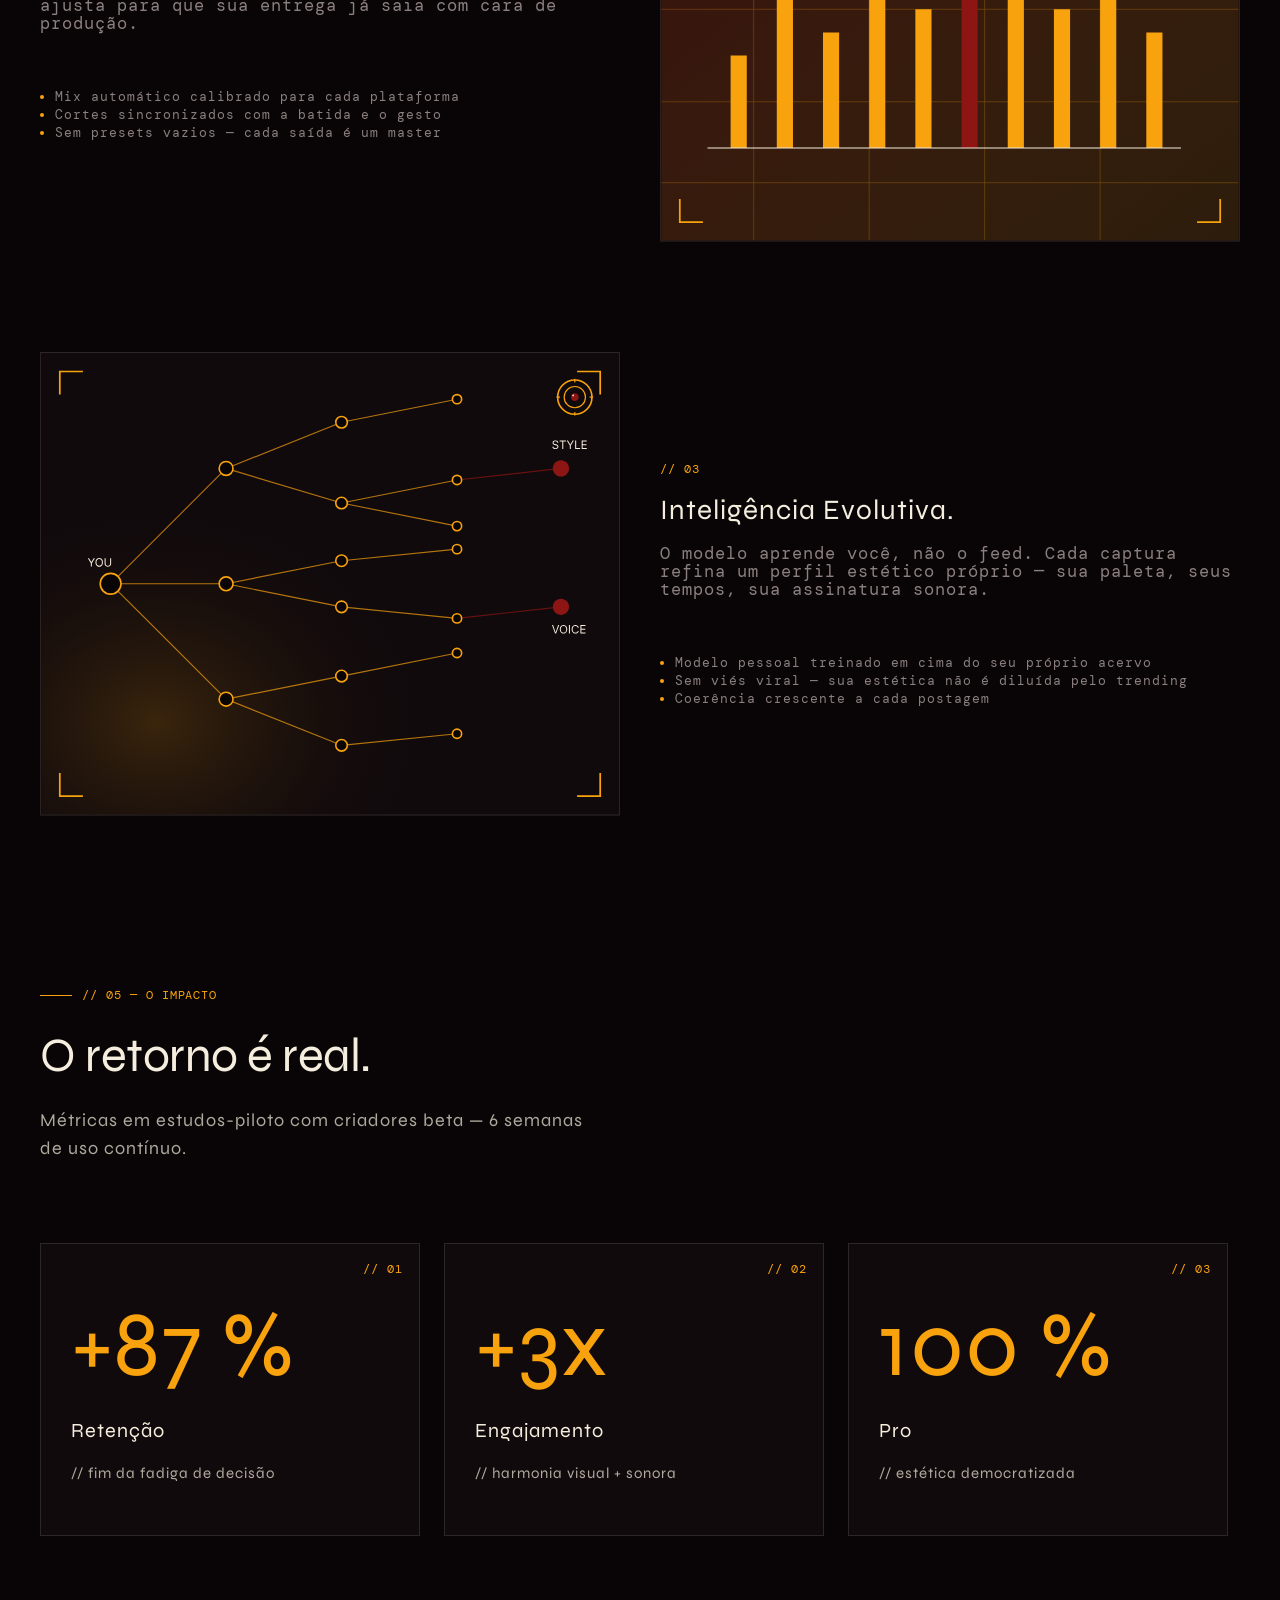
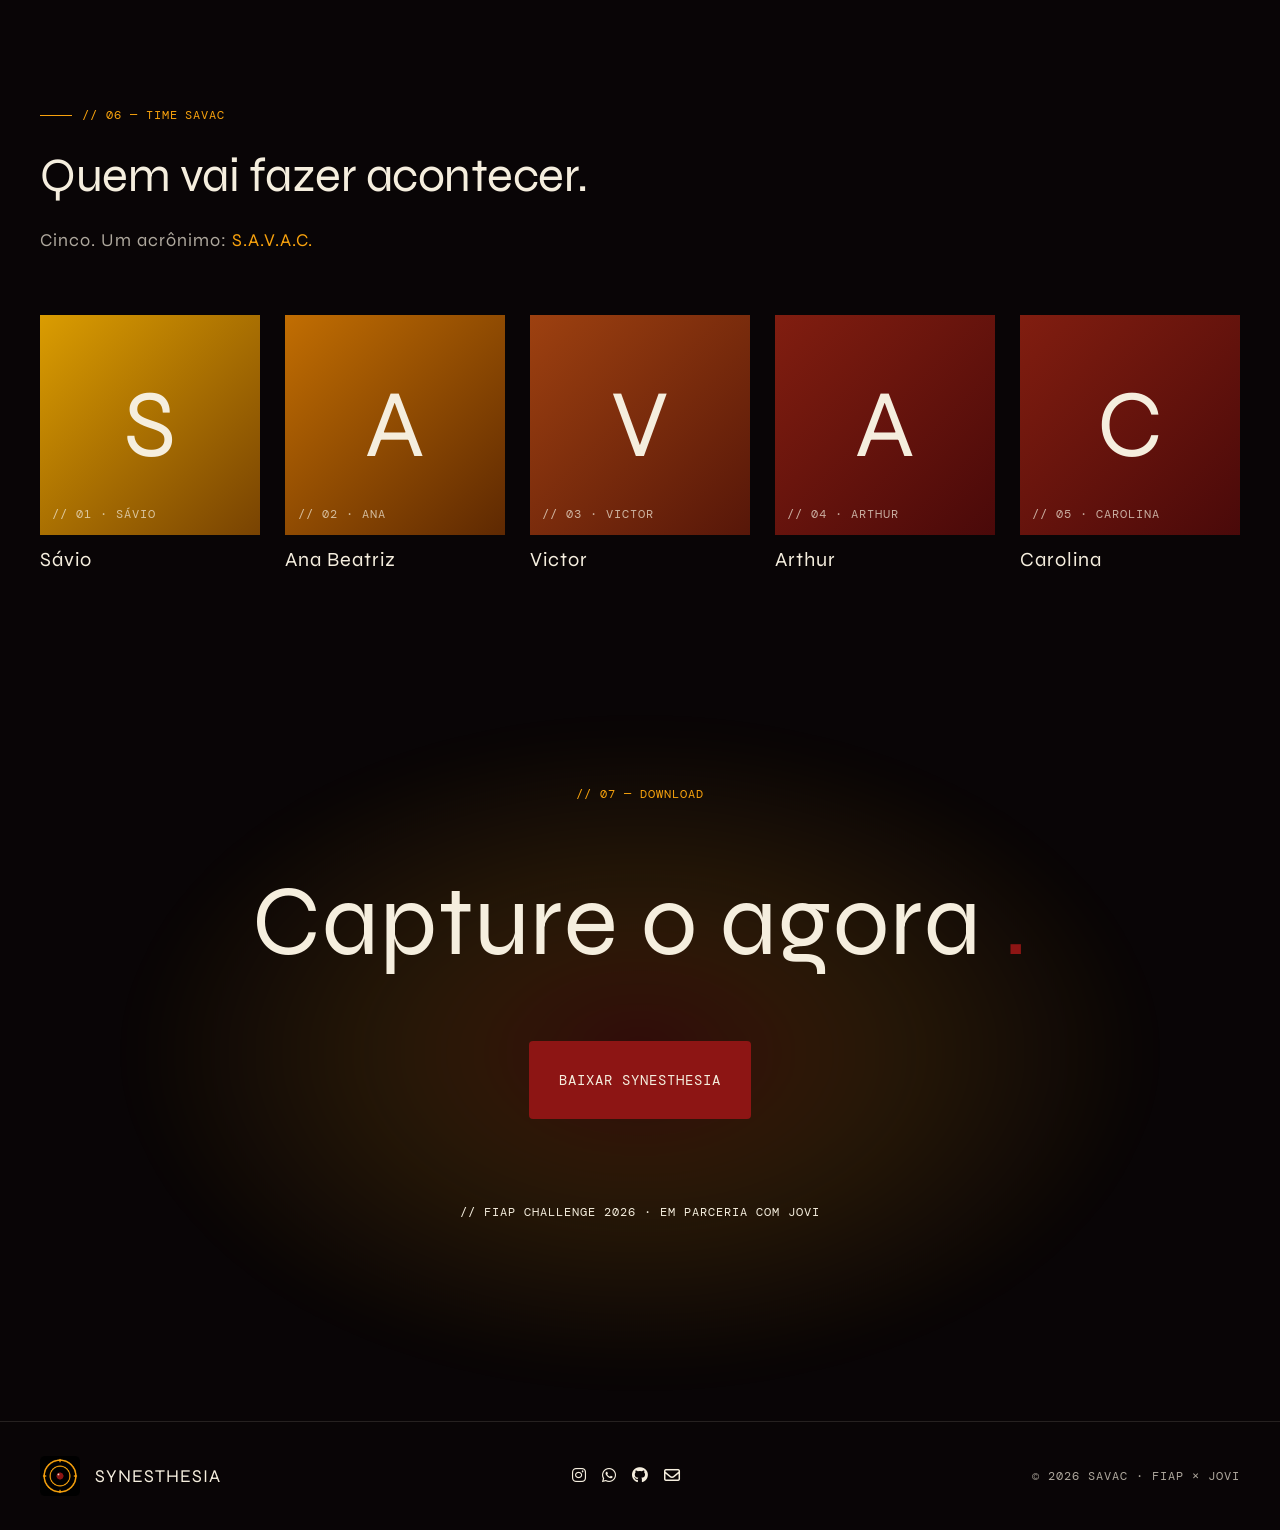
==== commit 1beb1730: "feat: imagem da seção 7" ====
--- a/index.html
+++ b/index.html
@@ -141,7 +141,7 @@
                         <img src="./imgs/section-2/i-squares.png">
                         <p class="card-label">// PROBLEMA 02</p>
                         <p class="title-card">Fragmentação</p>
-                        <p class="subtitle-card">Foto em um app, edição em outro, áudio em um terceiro. Cada salto rouba a intenção do momento original.
+                        <p class="subtitle-card">Foto em um app, edição em outro, áudio em um terceiro. Cada salto rouba a        intenção do momento original.
                         </p>
                     </div>
 
@@ -382,6 +382,7 @@
 
                     
                 </div>
+                <img src="./imgs/section-3/gradient-blur.svg" alt="backgound de degradê" class="gradient-blur">
 
             </div>
         </section>
@@ -409,10 +410,7 @@
                 <a href="#">
                     <i class="fa-regular fa-envelope"></i>
                 </a>
-                
-                <a href="#">
-                     <i class="fa-solid fa-phone"></i>
-                </a>
+
             </div>
 
             <div class="apagadinho">
--- a/css/section-7.css
+++ b/css/section-7.css
@@ -1,6 +1,10 @@
 .section-7 .content{
     align-items: center;
     margin-top: 100px;
+}
+
+.section-7 .container {
+    position: relative;
 }
 
 .section-7 .texto-grande {
@@ -21,6 +25,7 @@
 /* Não preciso colocar novamente as configurações do btn-vermelho, pois ele já vai usar. Neste caso, coloco a alteração adicional / diferença do principal */
 .section-7 .btn-vermelho {  
     display:flex;
+    align-items: center;
     margin-bottom: 60px;
     padding: 30px;
 }
@@ -31,4 +36,13 @@
 }
 
 
+.section-7 .container .gradient-blur {
+    position: absolute;
+    top: 0;
+    left: 0;
+    width: 100%;
+    height: 100%;
+    z-index: -1;
+}
 
+
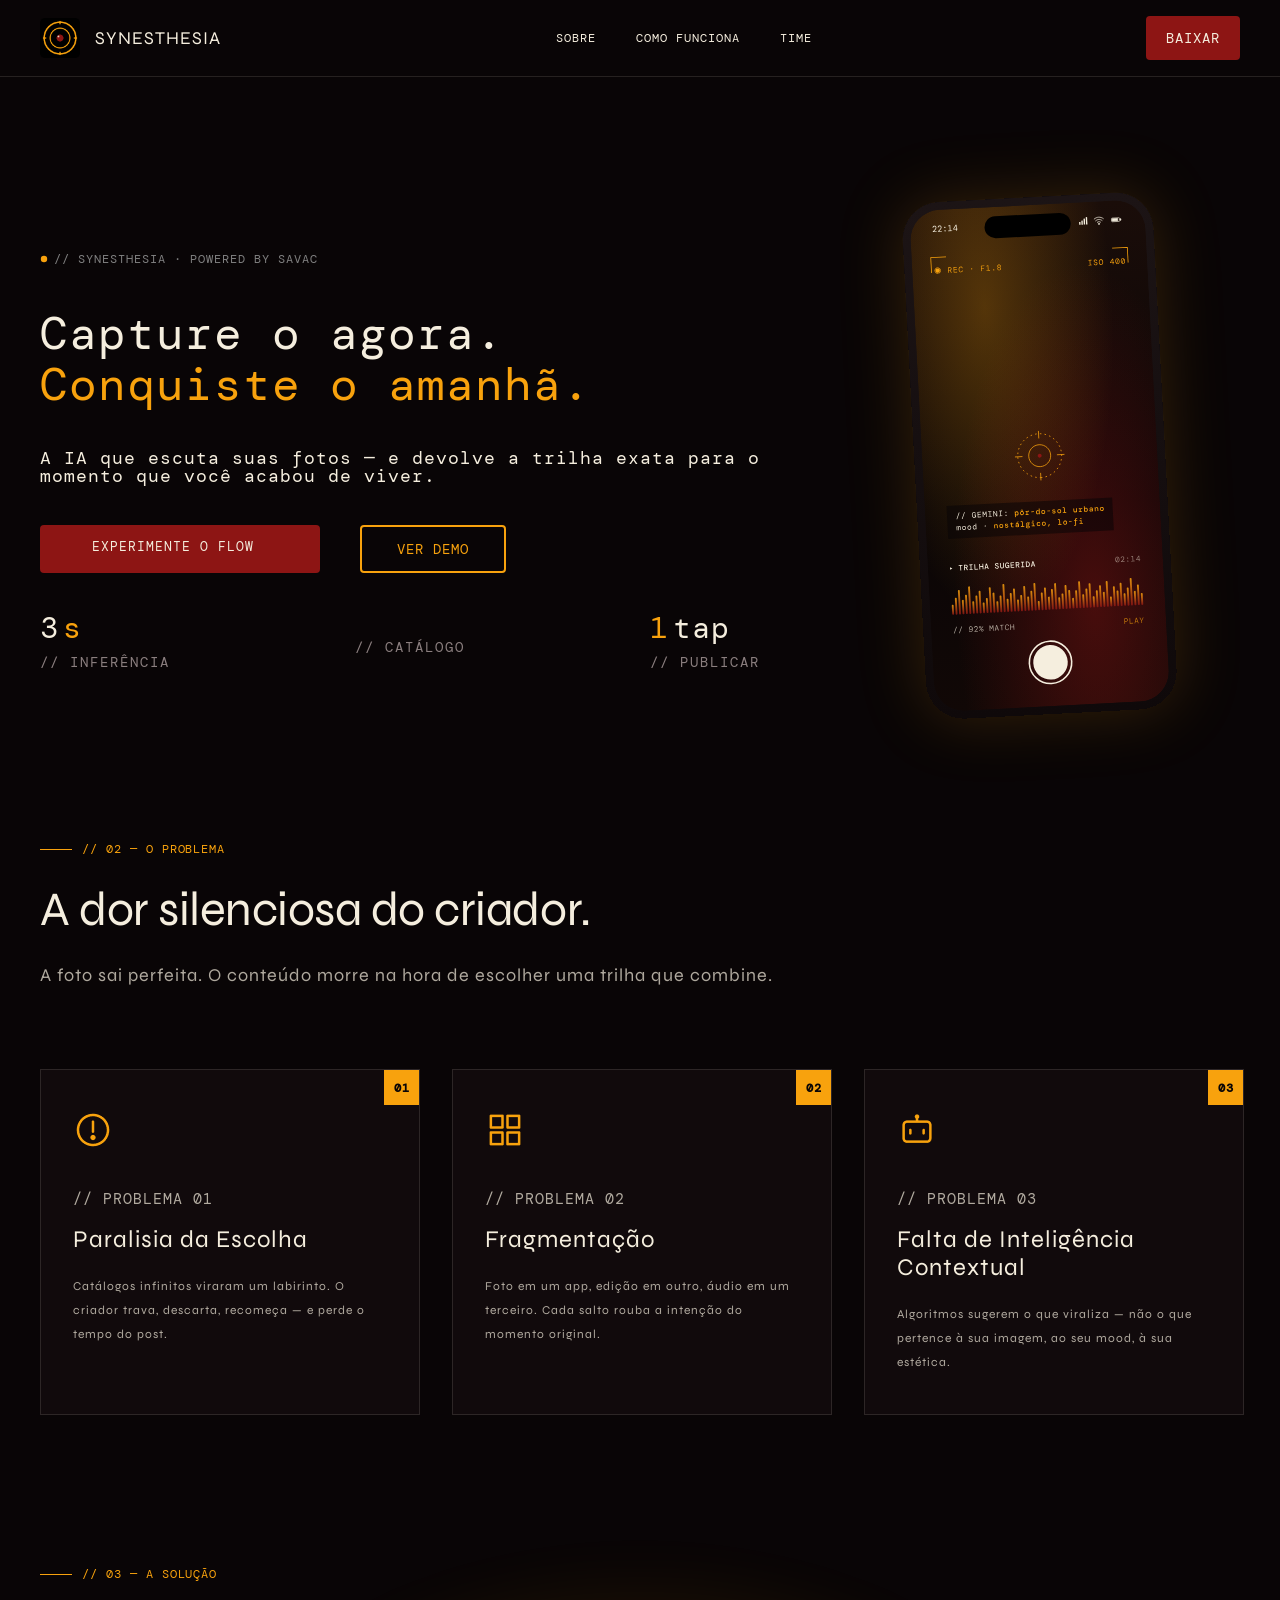
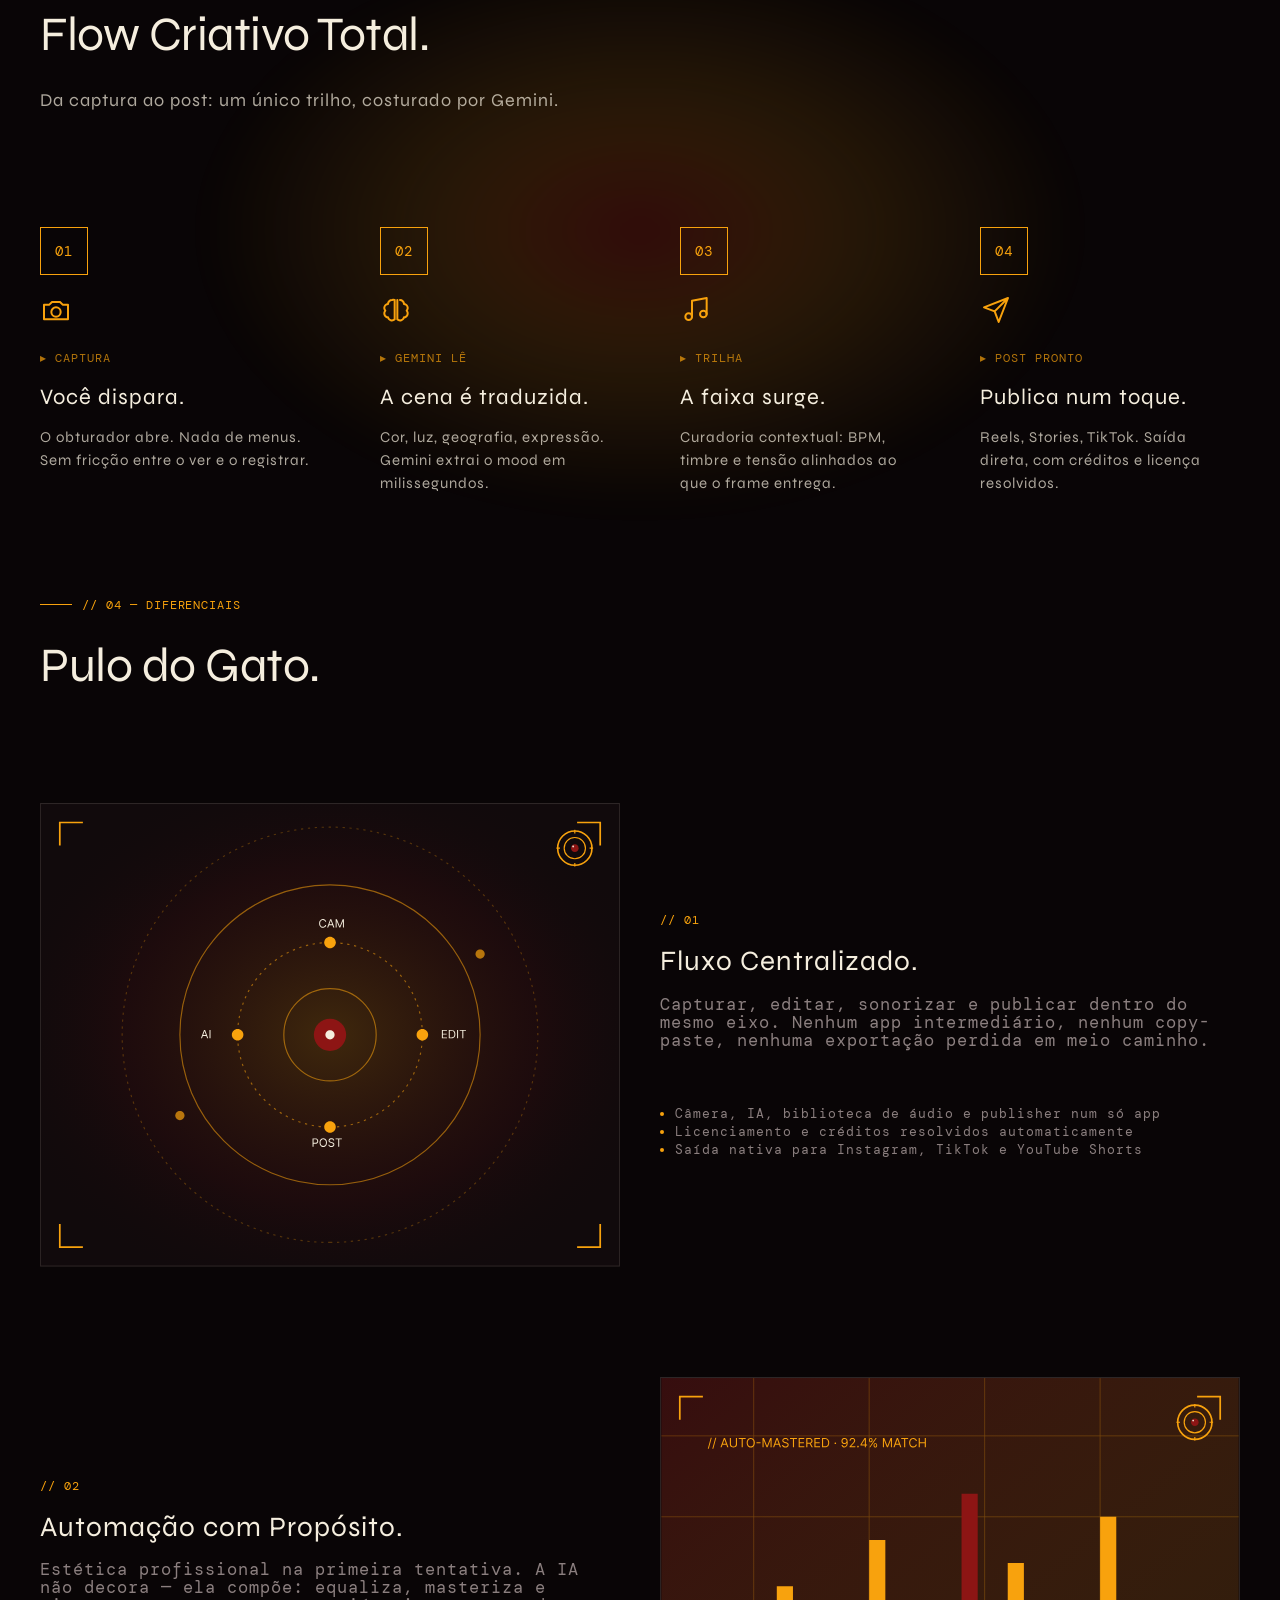
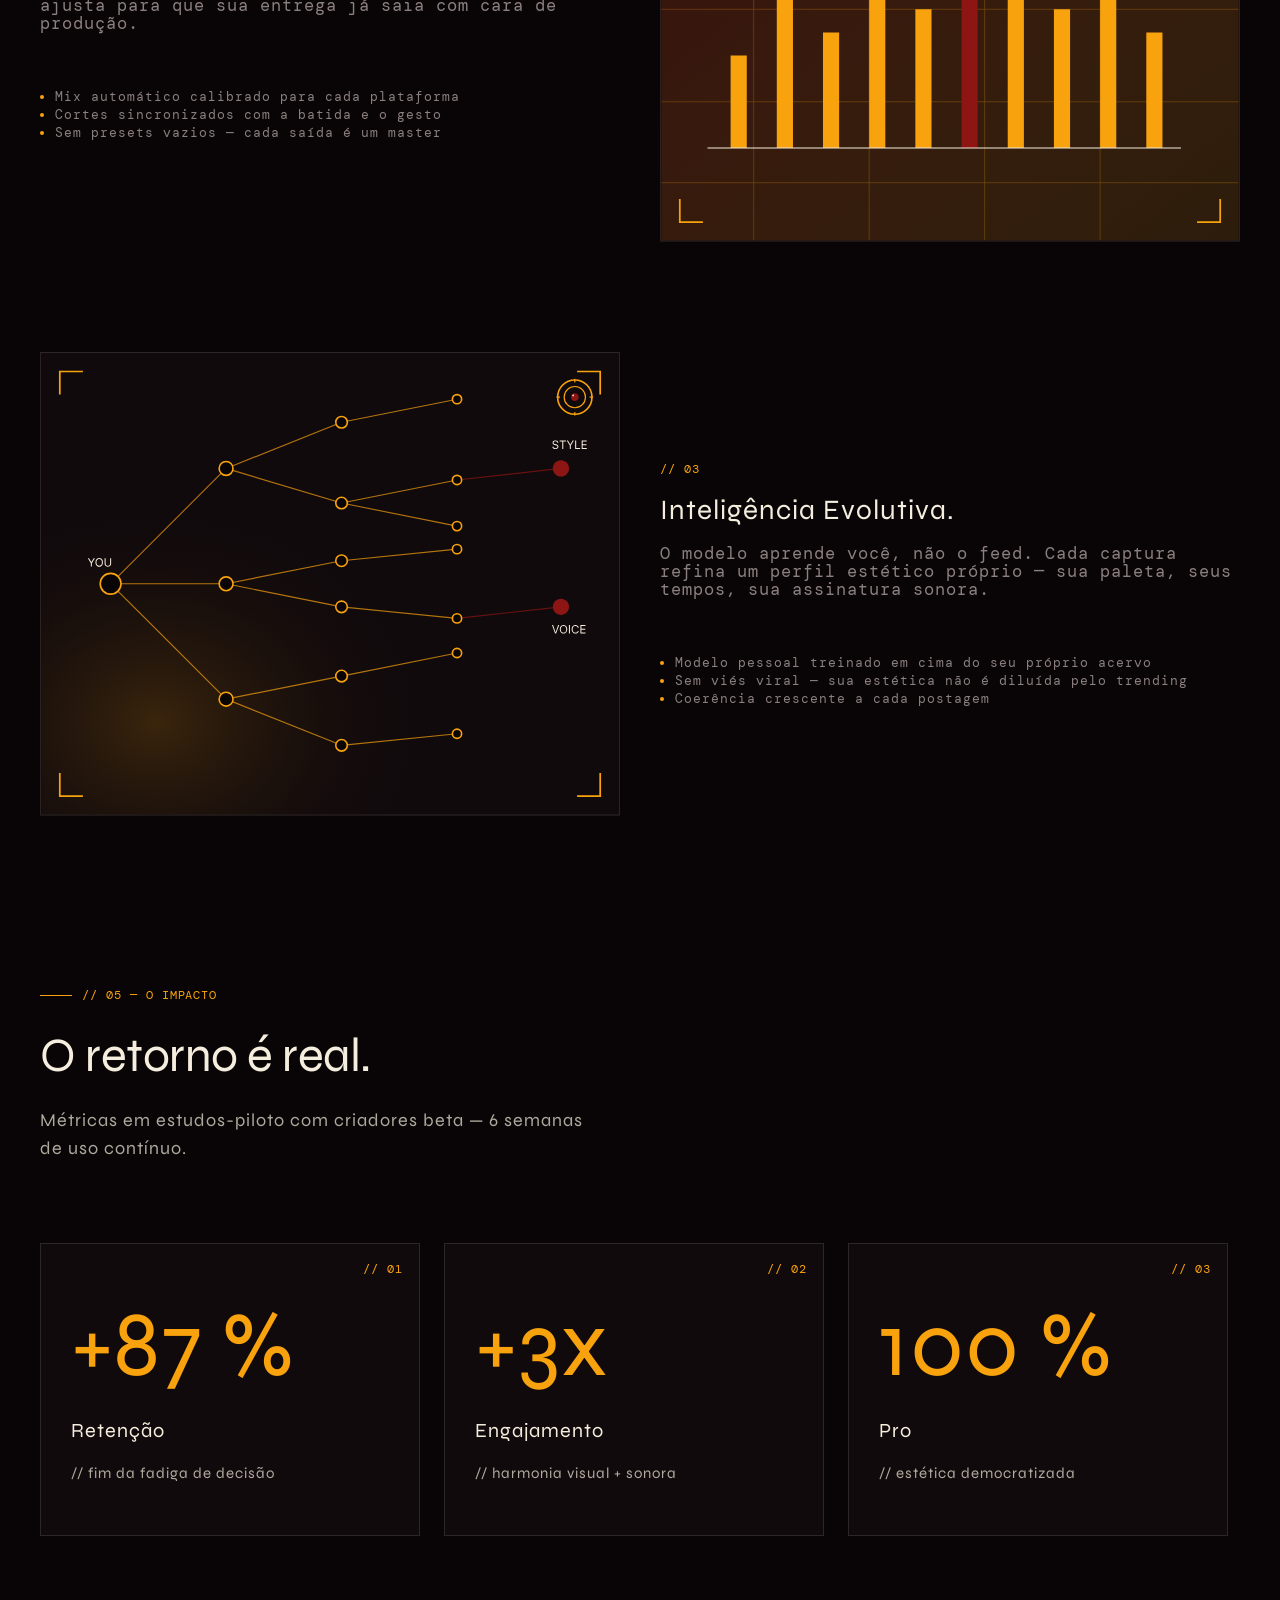
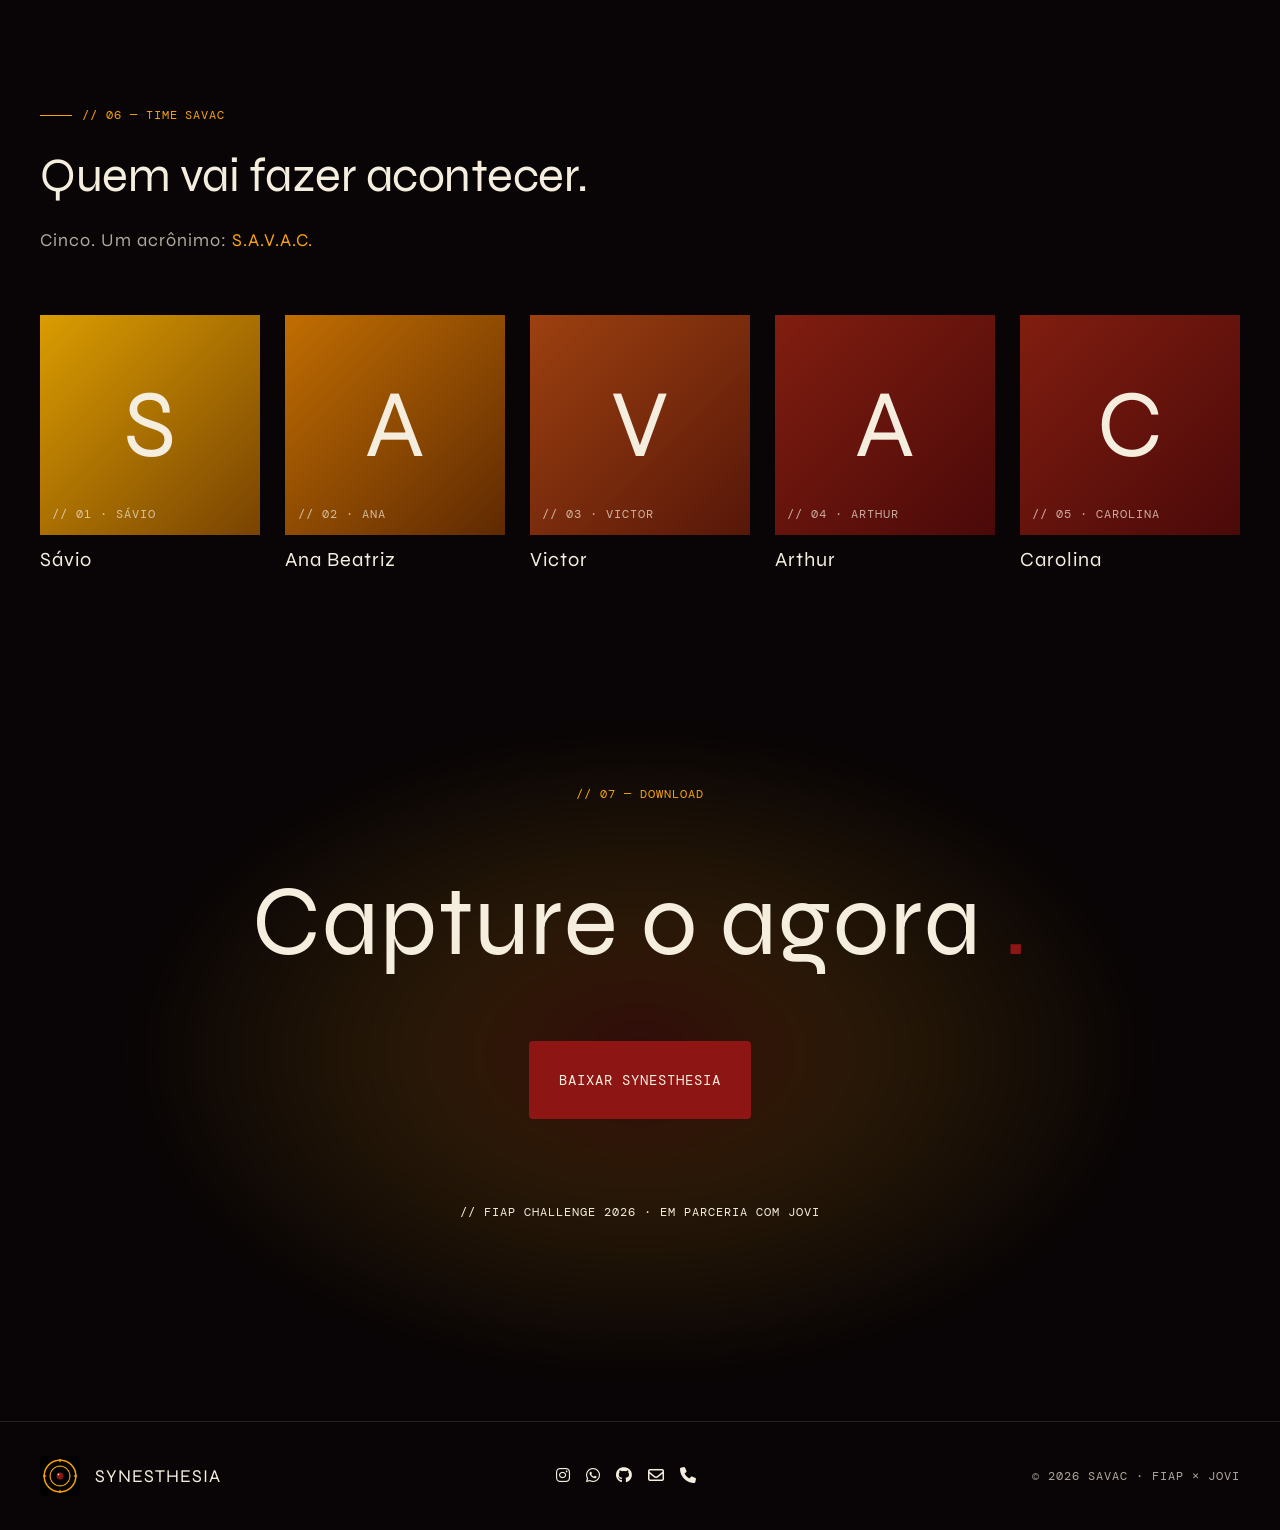
==== commit fd4e6f5b: "Merge branch 'main' of https://github.com/SAVAC-Challenge-FIAP/CP2-Frontend" ====
--- a/index.html
+++ b/index.html
@@ -141,7 +141,7 @@
                         <img src="./imgs/section-2/i-squares.png">
                         <p class="card-label">// PROBLEMA 02</p>
                         <p class="title-card">Fragmentação</p>
-                        <p class="subtitle-card">Foto em um app, edição em outro, áudio em um terceiro. Cada salto rouba a        intenção do momento original.
+                        <p class="subtitle-card">Foto em um app, edição em outro, áudio em um terceiro. Cada salto rouba a intenção do momento original.
                         </p>
                     </div>
 
@@ -410,7 +410,10 @@
                 <a href="#">
                     <i class="fa-regular fa-envelope"></i>
                 </a>
-
+                
+                <a href="#">
+                     <i class="fa-solid fa-phone"></i>
+                </a>
             </div>
 
             <div class="apagadinho">
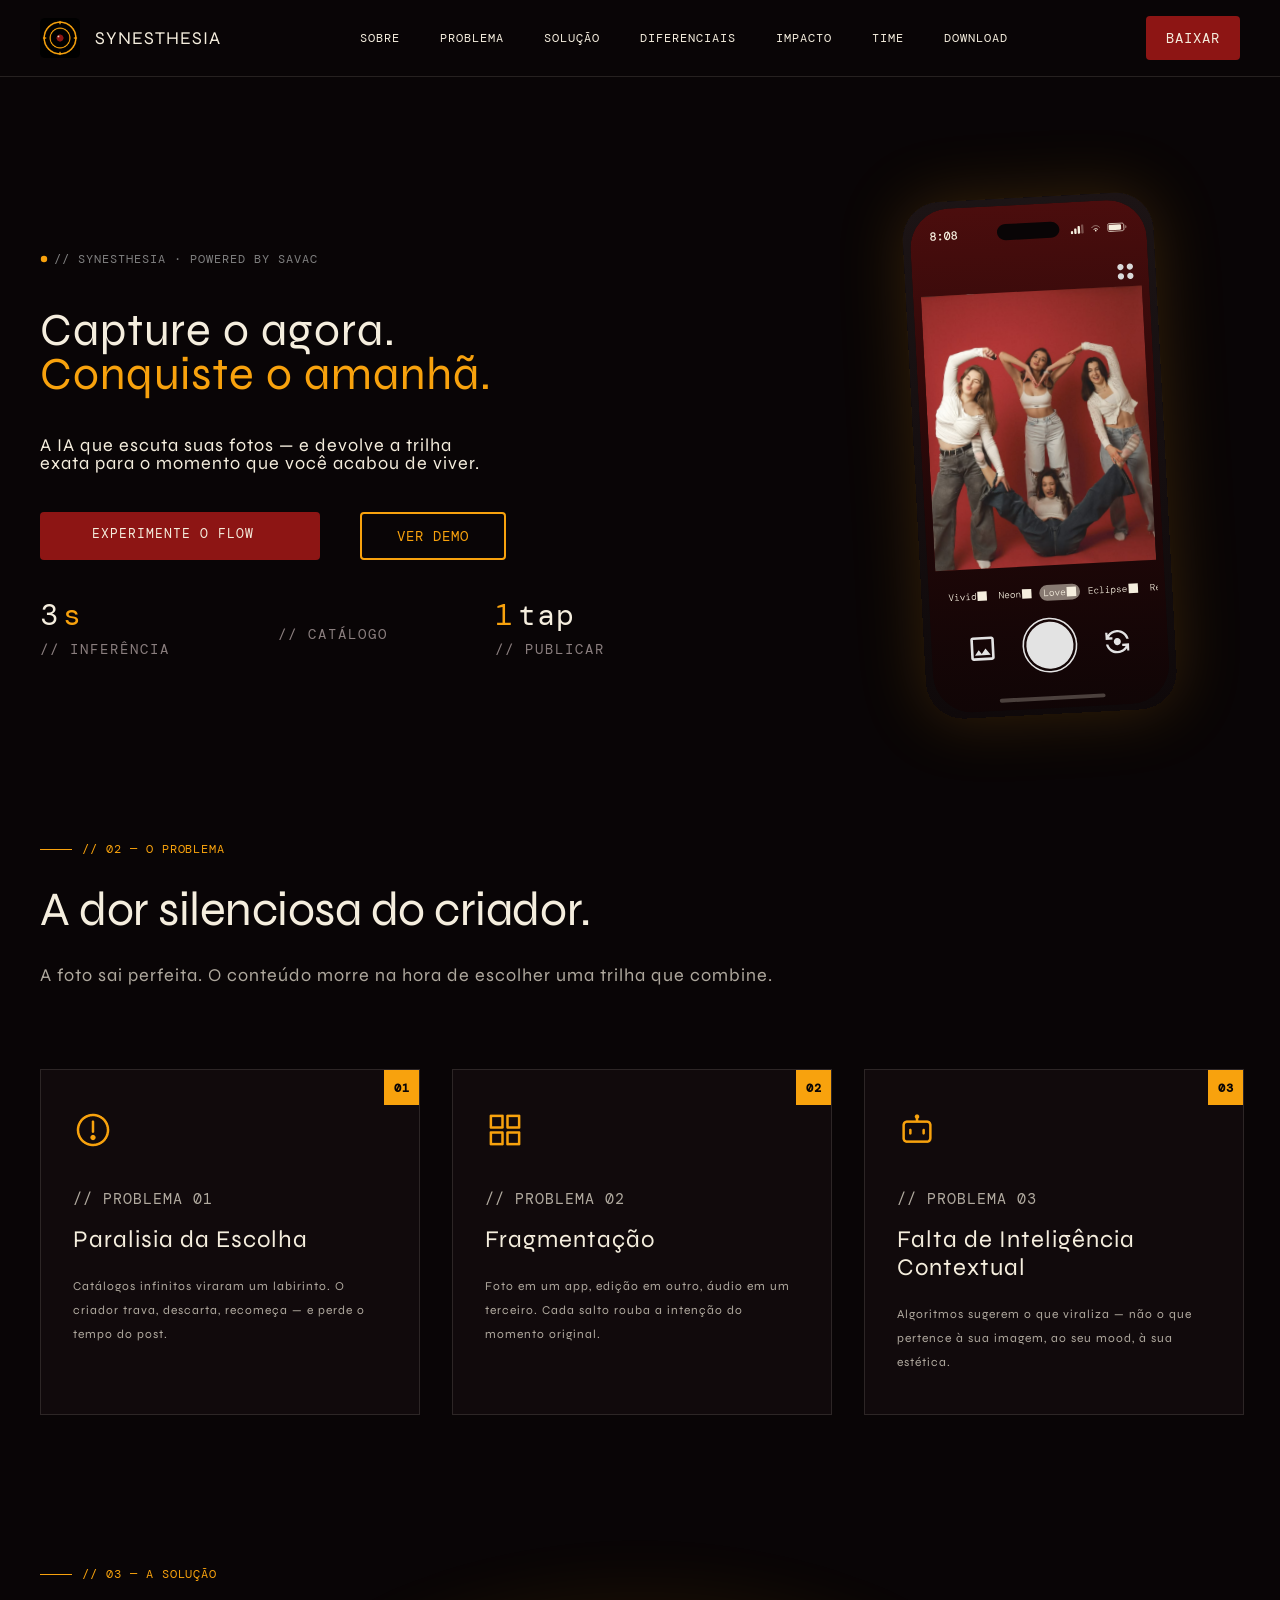
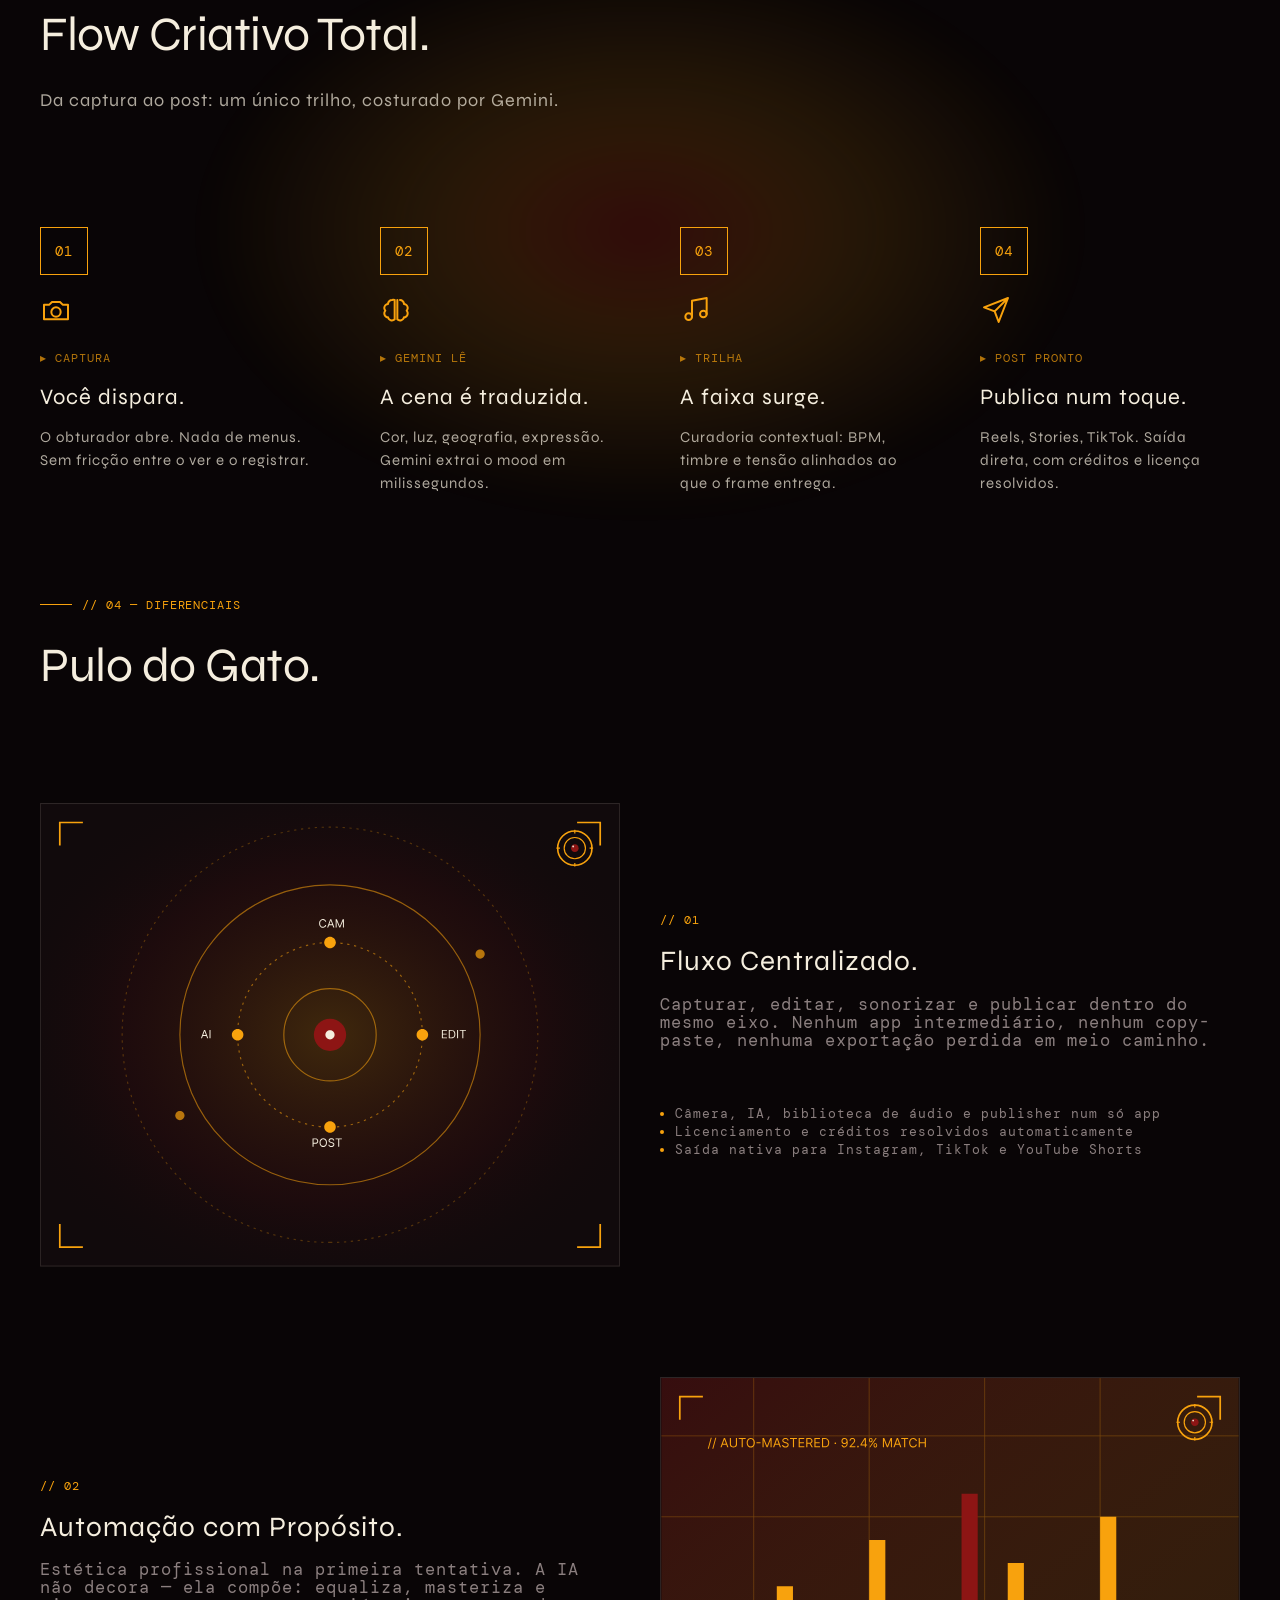
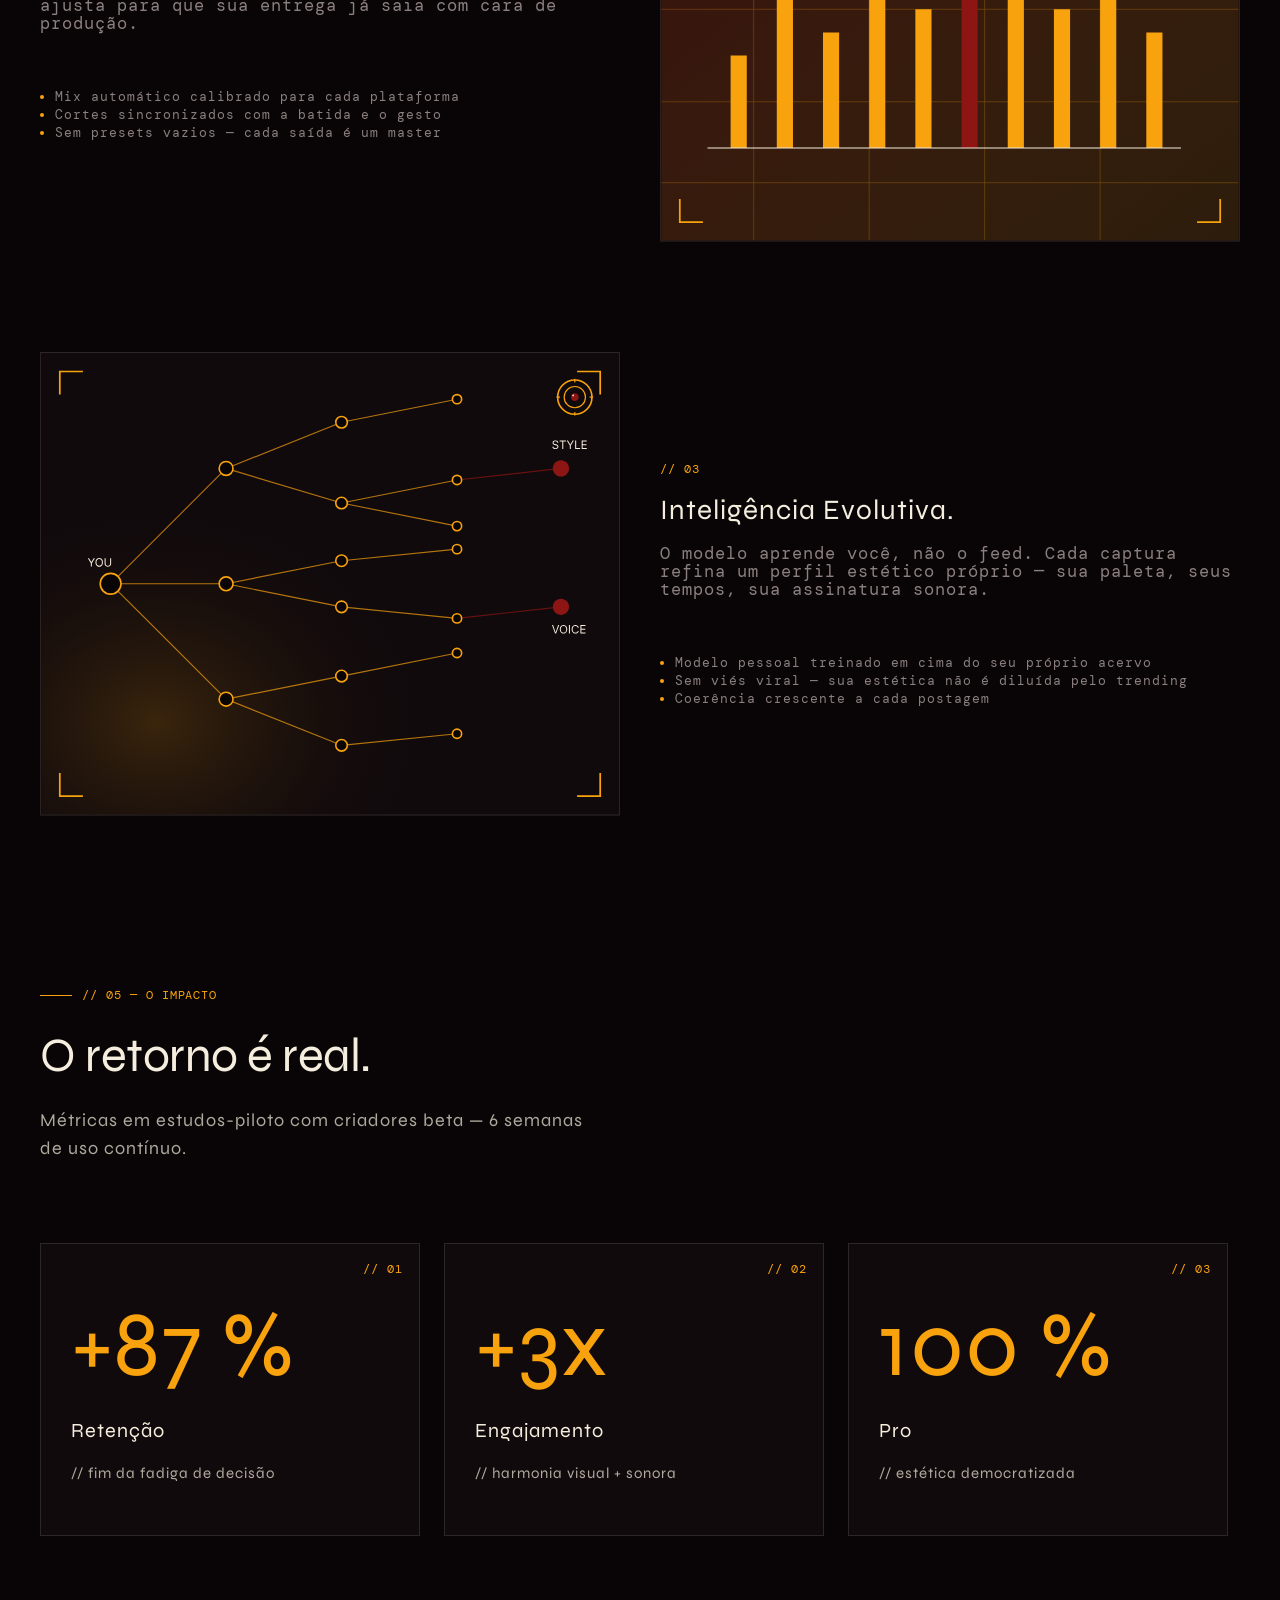
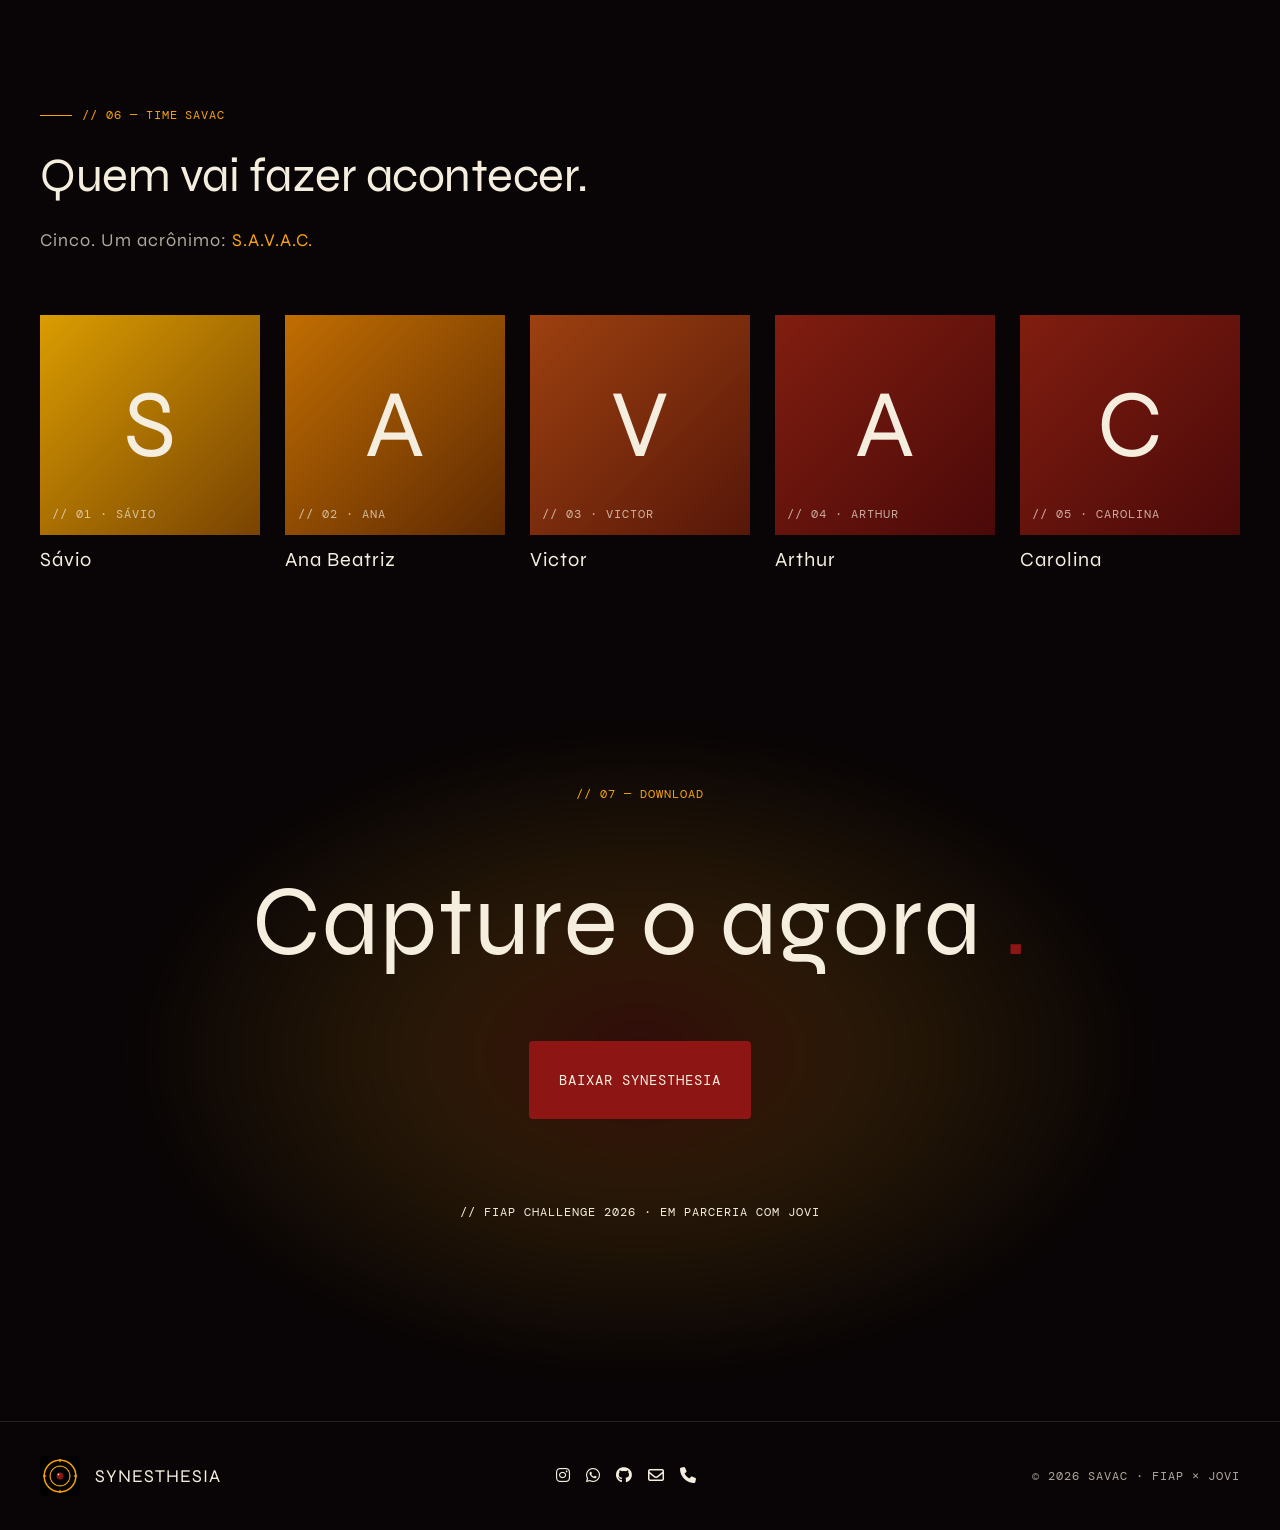
==== commit e4ac5cb3: "fix: correção dos links das sections" ====
--- a/index.html
+++ b/index.html
@@ -39,9 +39,13 @@
                 <P>SYNESTHESIA</P>
             </div>
             <div class="alinhamento-meio">
-                <a href="#">SOBRE</a>
-                <a href="#">COMO FUNCIONA</a>
-                <a href="#">TIME</a>
+                <a href="#sobre">SOBRE</a>
+                <a href="#problema">PROBLEMA</a>
+                <a href="#solucao">SOLUÇÃO</a>
+                <a href="#diferenciais">DIFERENCIAIS</a>
+                <a href="#impacto">IMPACTO</a>
+                <a href="#time">TIME</a>
+                <a href="#download">DOWNLOAD</a>
             </div>
             <div class="btn-vermelho">
                 <p>BAIXAR</p>
--- a/css/section-1.css
+++ b/css/section-1.css
@@ -18,6 +18,7 @@
 
 .section-1 .home > .text {
     margin-top: 120px;
+    width: 100%;
 }
 
 .section-1 .text {
@@ -46,8 +47,10 @@
 .section-1 .texto-principal {
     margin-top: 40px;
     font-size: 46px;
-    line-height: 1.1;
+    line-height: 44.16px;
     margin-bottom: 40px;
+    font-family: var(--font-syne);
+
 }
 
 .section-1 #alternativo {
@@ -56,6 +59,8 @@
 
 .section-1 .texto-secundario {
     font-size: 18px;
+    font-family: var(--font-syne);
+    max-width: 465px;
 }
 
 .section-1 .buttons {
@@ -81,6 +86,7 @@
     align-items: center;
     margin-top: 40px;
     width: 100%;
+    max-width: 565px;
 }
 
 .section-1 .topicos > div {
